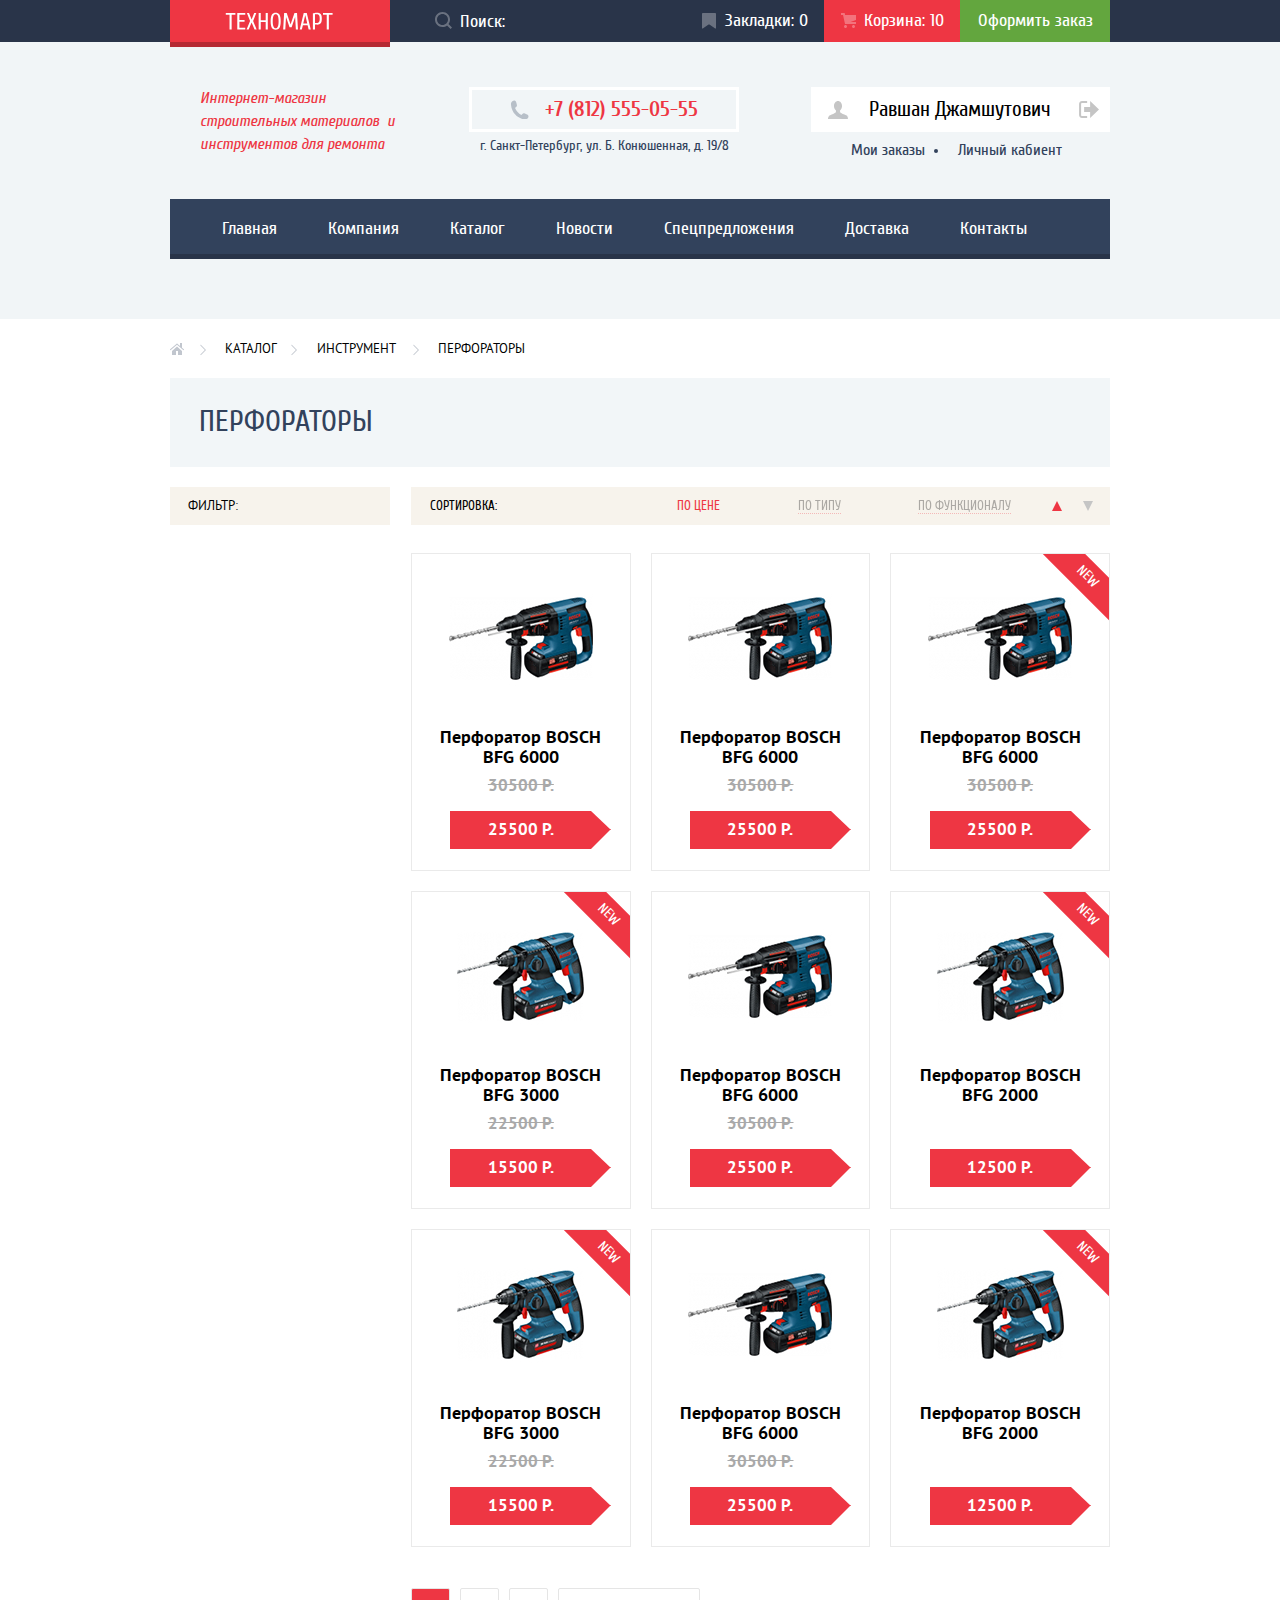
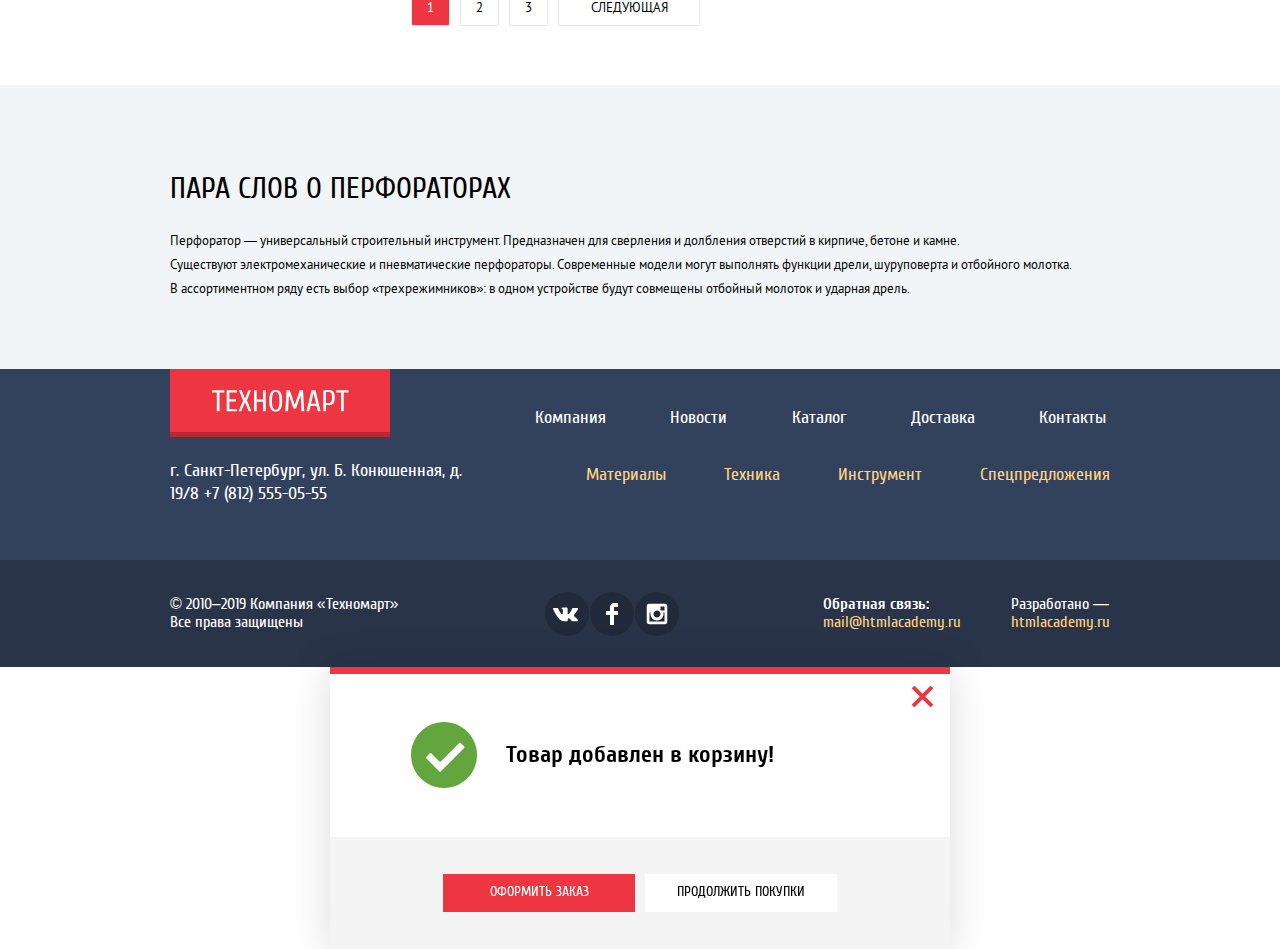
==== catalog.html @ d4306df8 "Доработка карточки товара" ====
<!DOCTYPE html>
<html class="page" lang="ru">
<head>
  <meta charset="utf-8">
  <title>Каталог товаров - Техномарт</title>
  <link rel="stylesheet" href="css/normalize.css">
  <link rel="stylesheet" href="css/style.css">
</head>
<body class="page-body page-catalog">
<header class="header">
  <div class="header__toolbar container">
      <a class="header__logo logo" href="index.html">
        <img src="img/index-logo.svg" width="108" height="18" alt="Логотип интернет-магазина «Техномарт»">
      </a>

      <form class="header__toolbar-form search" action="https://echo.htmlacademy.ru" method="POST">
        <label class="visually-hidden" for="search__input">Строка поиска</label>
        <input class="search__input" type="search" name="search" id="search__input" placeholder="Поиск:">
        <svg class="header__toolbar-icon-search" width="17" height="17" viewBox="0 0 17 17" fill="none" xmlns="http://www.w3.org/2000/svg">
          <g opacity="1">
            <path fill-rule="evenodd" clip-rule="evenodd" d="M13.458 12.044L17 15.586L15.586 17L12.044 13.458C10.782 14.421 9.21 15 7.5 15C3.35786 15 0 11.6421 0 7.5C0 3.35786 3.35786 0 7.5 0C11.6421 0 15 3.35786 15 7.5C15.0001 9.14309 14.4581 10.7403 13.458 12.044ZM7.5 2C4.467 2 2 4.467 2 7.5C2.00331 10.5362 4.4638 12.9967 7.5 13C10.532 13 13 10.532 13 7.5C13 4.467 10.532 2 7.5 2Z" fill="white"/>
          </g>
        </svg>
      </form>

      <ul class="header__toolbar-list">
        <li class="header__toolbar-item">
          <a class="header__toolbar-link header__toolbar-link--bookmarks" href="#!">
            <svg width="14" height="16" class="header__toolbar-icon header__toolbar-icon--bookmarks"><use xlink:href="#icon-bookmark"></use></svg>
            Закладки: 0
          </a>
        </li>
        <li class="header__toolbar-item">
          <a class="header__toolbar-link header__toolbar-link--active" href="#!">
            <svg width="15" height="15" class="header__toolbar-icon header__toolbar-icon--basket"><use xlink:href="#icon-cart"></use></svg>
            Корзина: 10
          </a>
        </li>
        <li class="header__toolbar-item">
          <a class="header__toolbar-link"href="#!">Оформить заказ</a>
        </li>
      </ul>
  </div>

  <div class="header__info container">
    <p class="header__info-caption">Интернет-магазин  строительных материалов  и инструментов для ремонта</p>

    <address class="header__contacts header-contacts">
      <a class="header__phone" href="tel:+78125550555">
        <svg width="19" height="19" class="header__phone-icon"><use xlink:href="#icon-phone"></use></svg>
        +7 (812) 555-05-55
      </a>
      <p class="header__adress">г. Санкт-Петербург, ул. Б. Конюшенная, д. 19/8</p>
    </address>

    <div class="header__info-user">
      <div class="header__signin-btns">
        <a class="header__signin-link" href="#!" aria-label="Мой аккаунт">
          <svg class="header__signin-icon header__signin-icon--user" width="20" height="18" viewBox="0 0 20 18" fill="none" xmlns="http://www.w3.org/2000/svg">
            <path d="M17.881 14.166C15.737 13.431 13.625 12.5 12.674 11.776C12.017 11.275 11.904 10.158 12.157 9.361C13.275 8.458 14.021 6.884 14.021 5.083C14.021 2.276 12.221 0 10 0C7.77902 0 5.97901 2.276 5.97901 5.083C5.97901 6.884 6.72501 8.457 7.84201 9.36C8.09501 10.158 7.98302 11.275 7.32502 11.776C6.37502 12.5 4.26201 13.43 2.11801 14.166C-0.0259852 14.902 1.48343e-05 18 1.48343e-05 18H20C20 18 20.025 14.901 17.881 14.166Z" fill="#C5C5C5"/>
          </svg>
          Равшан Джамшутович
        </a>
        <a class="header__signin-link" href="#!" aria-label="Выход из логина">
          <svg class="header__signin-icon header__signin-icon--logout" width="20" height="17" viewBox="0 0 20 17" fill="none" xmlns="http://www.w3.org/2000/svg">
            <path d="M20 8.5L11.125 0V6H5.125V11H11.125V17L20 8.5Z" fill="#C5C5C5"/>
            <path d="M2.10591 13.952V3.048C2.12391 2.672 2.27691 1.991 3.11591 1.991H8.14291V0H3.11591C0.937914 0 0.111914 1.81 0.0869141 3.027V13.973C0.111914 15.189 0.937914 17 3.11591 17H8.14291V15.01H3.11591C2.27691 15.01 2.12391 14.327 2.10591 13.952Z" fill="#C5C5C5"/>
          </svg>
        </a>
      </div>

      <ul class="header__profile">
        <li class="header__profile-item">
          <a class="header__profile-link" href="#!">Мои заказы</a>
        </li>
        <li class="header__profile-item">
          <a class="header__profile-link" href="#!">Личный кабиент</a>
        </li>
      </ul>
    </div>
  </div>

  <nav class="header__nav container">
    <ul class="header__nav-list">
      <li class="header__nav-item">
        <a class="header__nav-link" href="index.html">Главная</a>
      </li>
      <li class="header__nav-item">
        <a class="header__nav-link" href="#!">Компания</a>
      </li>
      <li class="header__nav-item">
        <a class="header__nav-link">Каталог</a>
      </li>
      <li class="header__nav-item">
        <a class="header__nav-link" href="#!">Новости</a>
      </li>
      <li class="header__nav-item">
        <a class="header__nav-link" href="#!">Спецпредложения</a>
      </li>
      <li class="header__nav-item">
        <a class="header__nav-link" href="#!">Доставка</a>
      </li>
      <li class="header__nav-item">
        <a class="header__nav-link" href="#!">Контакты</a>
      </li>
    </ul>
  </nav>
</header>

<main>
  <section class="catalog container">
    <ol class="catalog__breadcrumbs breadcrumbs">
      <li class="breadcrumbs__item">
        <a class="breadcrumbs__link" href="index.html" aria-label="Кнопка Домой"><svg width="14" height="12" class="breadcrumbs__icon-home"><use xlink:href="#icon-home"></use></svg></a>
        <svg width="8" height="12" class="breadcrumbs__icon-right"><use xlink:href="#icon-right-small"></use></svg>
      </li>
      <li class="breadcrumbs__item">
        <a class="breadcrumbs__link" href="catalog.html">Каталог</a>
        <svg width="8" height="12" class="breadcrumbs__icon-right"><use xlink:href="#icon-right-small"></use></svg>
      </li>
      <li class="breadcrumbs__item">
        <a class="breadcrumbs__link" href="#!">Инструмент</a>
        <svg width="8" height="12" class="breadcrumbs__icon-right"><use xlink:href="#icon-right-small"></use></svg>
      </li>
      <li class="breadcrumbs__item">
        <a class="breadcrumbs__link">Перфораторы</a>
      </li>
    </ol>

    <h1 class="catalog__title">Перфораторы</h1>

    <section class="catalog__filter filter">
      <h2 class="visually-hidden">Фильтр товаров</h2>
      <p class="filter__title">Фильтр:</p>
      <!-- Здесь будет форма фильтра -->
    </section>

    <section class="catalog__sort sort">
      <h2 class="visually-hidden">Сортировка товаров</h2>
      <p class="sort__title">Сортировка:</p>

      <ul class="sort__list">
        <li class="sort__item">
          <a href="#!" class="sort__link sort__link--price sort__link--active">По цене</a>
        </li>
        <li class="sort__item">
          <a href="#!" class="sort__link sort__link--type">По типу</a>
        </li>
        <li class="sort__item">
          <a href="#!" class="sort__link sort__link--function">По функционалу</a>
        </li>
      </ul>

      <div class="sort__method">
        <a href="#!" class="sort__type sort__type--ascending sort__type--active" aria-label="Сортировать по возрастанию"></a>
        <a href="#!" class="sort__type sort__type--descending" aria-label="Сортировать по убыванию"></a>
      </div>

    </section>

    <ul class="catalog__list">
      <li class="catalog__item">
        <article class="card" tabindex="0">
          <ul class="card__list">
            <li class="card__item">
              <button class="card__btn card__btn--buy" type="button">
                <svg width="15" height="15" class="card__btn-cart"><use xlink:href="#icon-cart"></use></svg>
                Купить
              </button>
            </li>
            <li class="card__item">
              <button class="card__btn card__btn--bookmark" type="button">В закладки</button>
            </li>
          </ul>
          <div class="card__img-wrapper">
            <img class="card__img" src="img/product-bosch-bfg-6000.jpg" width="144" height="128"  alt="Синий аккамуляторный перфоратор BOSCHBFG 6000">
          </div>
          <a class="card__link" href="#!">
            <h3 class="card__title">Перфоратор BOSCH BFG 6000</h3>
          </a>
          <s class="card__discount">30500 р.</s>
          <p class="card__price-btn btn">25500 р.</p>
        </article>
      </li>
      <li class="catalog__item">
        <article class="card" tabindex="0">
          <ul class="card__list">
            <li class="card__item">
              <button class="card__btn card__btn--buy" type="button">
                <svg width="15" height="15" class="card__btn-cart"><use xlink:href="#icon-cart"></use></svg>
                Купить
              </button>
            </li>
            <li class="card__item">
              <button class="card__btn card__btn--bookmark" type="button">В закладки</button>
            </li>
          </ul>
          <div class="card__img-wrapper">
            <img class="card__img" src="img/product-bosch-bfg-6000.jpg" width="144" height="128"  alt="Синий аккамуляторный перфоратор BOSCHBFG 6000">
          </div>
          <a class="card__link" href="#!">
            <h3 class="card__title">Перфоратор BOSCH BFG 6000</h3>
          </a>
          <s class="card__discount">30500 р.</s>
          <p class="card__price-btn btn">25500 р.</p>
        </article>
      </li>
      <li class="catalog__item">
        <article class="card" tabindex="0">
          <span class="status-new">New</span>
          <ul class="card__list">
            <li class="card__item">
              <button class="card__btn card__btn--buy" type="button">
                <svg width="15" height="15" class="card__btn-cart"><use xlink:href="#icon-cart"></use></svg>
                Купить
              </button>
            </li>
            <li class="card__item">
              <button class="card__btn card__btn--bookmark" type="button">В закладки</button>
            </li>
          </ul>
          <div class="card__img-wrapper">
            <img class="card__img" src="img/product-bosch-bfg-6000.jpg" width="144" height="128"  alt="Синий аккамуляторный перфоратор BOSCHBFG 6000">
          </div>
          <a class="card__link" href="#!">
            <h3 class="card__title">Перфоратор BOSCH BFG 6000</h3>
          </a>
          <s class="card__discount">30500 р.</s>
          <p class="card__price-btn btn">25500 р.</p>
        </article>
      </li>
      <li class="catalog__item">
        <article class="card" tabindex="0">
          <span class="status-new">New</span>
          <ul class="card__list">
            <li class="card__item">
              <button class="card__btn card__btn--buy" type="button">
                <svg width="15" height="15" class="card__btn-cart"><use xlink:href="#icon-cart"></use></svg>
                Купить
              </button>
            </li>
            <li class="card__item">
              <button class="card__btn card__btn--bookmark" type="button">В закладки</button>
            </li>
          </ul>
          <div class="card__img-wrapper">
            <img class="card__img" src="img/product-bosch-bfg-3000.jpg" width="127" height="112"  alt="Синий аккамуляторный перфоратор BOSCHBFG 3000">
          </div>
          <a class="card__link" href="#!">
            <h3 class="card__title">Перфоратор BOSCH BFG 3000</h3>
          </a>
          <s class="card__discount">22500 р.</s>
          <p class="card__price-btn btn">15500 р.</p>
        </article>
      </li>
      <li class="catalog__item">
        <article class="card" tabindex="0">
          <ul class="card__list">
            <li class="card__item">
              <button class="card__btn card__btn--buy" type="button">
                <svg width="15" height="15" class="card__btn-cart"><use xlink:href="#icon-cart"></use></svg>
                Купить
              </button>
            </li>
            <li class="card__item">
              <button class="card__btn card__btn--bookmark" type="button">В закладки</button>
            </li>
          </ul>
          <div class="card__img-wrapper">
            <img class="card__img" src="img/product-bosch-bfg-6000.jpg" width="144" height="128" alt="Синий аккамуляторный перфоратор BOSCHBFG 6000">
          </div>
          <a class="card__link" href="#!">
            <h3 class="card__title">Перфоратор BOSCH BFG 6000</h3>
          </a>
          <s class="card__discount">30500 р.</s>
          <p class="card__price-btn btn">25500 р.</p>
        </article>
      </li>
      <li class="catalog__item">
        <article class="card" tabindex="0">
          <span class="status-new">New</span>
          <ul class="card__list">
            <li class="card__item">
              <button class="card__btn card__btn--buy" type="button">
                <svg width="15" height="15" class="card__btn-cart"><use xlink:href="#icon-cart"></use></svg>
                Купить
              </button>
            </li>
            <li class="card__item">
              <button class="card__btn card__btn--bookmark" type="button">В закладки</button>
            </li>
          </ul>
          <div class="card__img-wrapper">
            <img class="card__img" src="img/product-bosch-bfg-2000.jpg" width="127" height="112" alt="Синий аккамуляторный перфоратор BOSCHBFG 2000">
          </div>
          <a class="card__link" href="#!">
            <h3 class="card__title">Перфоратор BOSCH BFG 2000</h3>
          </a>
          <s class="card__discount"></s>
          <p class="card__price-btn btn">12500 р.</p>
        </article>
      </li>
      <li class="catalog__item">
        <article class="card" tabindex="0">
          <span class="status-new">New</span>
          <ul class="card__list">
            <li class="card__item">
              <button class="card__btn card__btn--buy" type="button">
                <svg width="15" height="15" class="card__btn-cart"><use xlink:href="#icon-cart"></use></svg>
                Купить
              </button>
            </li>
            <li class="card__item">
              <button class="card__btn card__btn--bookmark" type="button">В закладки</button>
            </li>
          </ul>
          <div class="card__img-wrapper">
            <img class="card__img" src="img/product-bosch-bfg-3000.jpg" width="127" height="112"  alt="Синий аккамуляторный перфоратор BOSCHBFG 3000">
          </div>
          <a class="card__link" href="#!">
            <h3 class="card__title">Перфоратор BOSCH BFG 3000</h3>
          </a>
          <s class="card__discount">22500 р.</s>
          <p class="card__price-btn btn">15500 р.</p>
        </article>
      </li>
      <li class="catalog__item">
        <article class="card" tabindex="0">
          <ul class="card__list">
            <li class="card__item">
              <button class="card__btn card__btn--buy" type="button">
                <svg width="15" height="15" class="card__btn-cart"><use xlink:href="#icon-cart"></use></svg>
                Купить
              </button>
            </li>
            <li class="card__item">
              <button class="card__btn card__btn--bookmark" type="button">В закладки</button>
            </li>
          </ul>
          <div class="card__img-wrapper">
            <img class="card__img" src="img/product-bosch-bfg-6000.jpg" width="144" height="128" alt="Синий аккамуляторный перфоратор BOSCHBFG 6000">
          </div>
          <a class="card__link" href="#!">
            <h3 class="card__title">Перфоратор BOSCH BFG 6000</h3>
          </a>
          <s class="card__discount">30500 р.</s>
          <p class="card__price-btn btn">25500 р.</p>
        </article>
      </li>
      <li class="catalog__item">
        <article class="card" tabindex="0">
          <span class="status-new">New</span>
          <ul class="card__list">
            <li class="card__item">
              <button class="card__btn card__btn--buy" type="button">
                <svg width="15" height="15" class="card__btn-cart"><use xlink:href="#icon-cart"></use></svg>
                Купить
              </button>
            </li>
            <li class="card__item">
              <button class="card__btn card__btn--bookmark" type="button">В закладки</button>
            </li>
          </ul>
          <div class="card__img-wrapper">
            <img class="card__img" src="img/product-bosch-bfg-2000.jpg" width="127" height="112" alt="Синий аккамуляторный перфоратор BOSCHBFG 2000">
          </div>
          <a class="card__link"href="#!">
            <h3 class="card__title">Перфоратор BOSCH BFG 2000</h3>
          </a>
          <s class="card__discount"></s>
          <p class="card__price-btn btn">12500 р.</p>
        </article>
      </li>
    </ul>

    <ul class="catalog__pagination pagination">
      <li class="pagination__item">
        <a class="pagination__btn pagination__btn--active" aria-label="Каталог: Страница 1">1</a>
      </li>
      <li class="pagination__item">
        <a class="pagination__btn" href="#!" aria-label="Каталог: Страница 2">2</a>
      </li>
      <li class="pagination__item">
        <a class="pagination__btn" href="#!" aria-label="Каталог: Страница 3">3</a>
      </li>
      <li class="pagination__item">
        <a class="pagination__btn" href="#!" aria-label="Перейти на следующую страницу каталога">Следующая</a>
      </li>
    </ul>
  </section>

  <section class="catalog__description">
    <div class="container">
      <h2 class="catalog__description-title">Пара слов о перфораторах</h2>
      <p class="catalog__description-text">
        Перфоратор — универсальный строительный инструмент. Предназначен для сверления и долбления отверстий в кирпиче, бетоне и камне.
      </p>
      <p class="catalog__description-text">
        Существуют электромеханические и пневматические перфораторы. Современные модели могут выполнять функции дрели, шуруповерта и отбойного молотка.
      <p class="catalog__description-text">В ассортиментном ряду есть выбор «трехрежимников»: в одном устройстве будут совмещены отбойный молоток и ударная дрель.
      </p>
    </div>
  </section>
</main>

<footer class="footer">
  <div class="footer__container container">
    <a class="footer__logo logo" href="index.html">
      <img src="img/index-logo.svg" width="138" height="23" alt="Логотип интернет-магазина «Техномарт»">
    </a>

    <address class="footer__contacts">г. Санкт-Петербург, ул. Б. Конюшенная, д. 19/8
      <a class="footer__contacts-phone" href="tel:+78125550555">+7 (812) 555-05-55</a>
    </address>

    <nav class="footer__nav">
      <ul class="footer__nav-list">
        <li class="footer__nav-item">
          <a class="footer__nav-link" href="#!">Компания</a>
        </li>
        <li class="footer__nav-item">
          <a class="footer__nav-link" href="#!">Новости</a>
        </li>
        <li class="footer__nav-item">
          <a class="footer__nav-link">Каталог</a>
        </li>
        <li class="footer__nav-item">
          <a class="footer__nav-link" href="#!">Доставка</a>
        </li>
        <li class="footer__nav-item">
          <a class="footer__nav-link" href="#!">Контакты</a>
        </li>
      </ul>

      <ul class="footer__nav-list footer__nav-list--yellow">
        <li class="footer__nav-item">
          <a class="footer__nav-link" href="#!">Материалы</a>
        </li>
        <li class="footer__nav-item">
          <a class="footer__nav-link" href="#!">Техника</a>
        </li>
        <li class="footer__nav-item">
          <a class="footer__nav-link" href="#!">Инструмент</a>
        </li>
        <li class="footer__nav-item">
          <a class="footer__nav-link"href="#!">Спецпредложения</a>
        </li>
      </ul>
    </nav>
  </div>

  <div class="footer__meta">
    <div class="footer__meta-container container">
      <section class="footer__meta-copyright copyright">
        <h2 class="visually-hidden">Авторское право</h2>

        <p class="copyright__text">
          © 2010–2019 Компания «Техномарт»
          Все права защищены
        </p>
      </section>

      <section class="footer__meta-social social">
        <h2 class="visually-hidden">Социальные сети</h2>

        <ul class="social__list">
          <li class="social__item">
            <a class="social__btn" href="#!" aria-label="Вконтакте">
              <svg width="28" height="15" class="social__icon"><use xlink:href="#icon-vk"></use></svg>
            </a>
          </li>
          <li class="social__item">
            <a class="social__btn" href="#!" aria-label="Facebook">
              <svg width="12" height="22" class="social__icon"><use xlink:href="#icon-fb"></use></svg>
            </a>
          </li>
          <li class="social__item">
            <a class="social__btn" href="#!" aria-label="Instagram">
              <svg width="21" height="21" class="social__icon"><use xlink:href="#icon-insta"></use></svg>
            </a>
          </li>
        </ul>
      </section>

      <section class="footer__meta-feedback">
        <h2 class="footer__meta-title">Обратная связь:</h2>

        <a class="footer__meta-link" href="mailto:mail@htmlacademy.ru">mail@htmlacademy.ru</a>
      </section>

      <div class="footer__meta-development">
        <p class="footer__meta-title">Разработано —</p>
        <a class="footer__meta-link" href="https://htmlacademy.ru/intensive/htmlcss" target="_blank">htmlacademy.ru</a>
      </div>
    </div>
  </div>

</footer>

<section class="modal modal-succes">
  <h2 class="visually-hidden">Сообщение о добавлении товара в корзину</h2>

  <svg width="66" height="66" class="modal-succes__icon"><use xlink:href="#icon-mark"></use></svg>
  <p class="modal-succes__description">Товар добавлен в корзину!</p>

  <button class="modal-succes__btn-exit btn-exit" type="button" aria-label="Закрыть форму">
    <svg width="21" height="21"><use xlink:href="#icon-close"></use></svg>
  </button>

  <div class="modal-succes__wrapper">
    <a class="modal-succes__btn btn" href="#!">Оформить заказ</a>
    <a class="modal-succes__btn btn--white" href="#!">Продолжить покупки</a>
  </div>
</section>

<svg style="display: none">
<symbol id="checkbox-off" width="23" height="23" viewBox="0 0 23 23" fill="none" xmlns="http://www.w3.org/2000/svg">
<path fill-rule="evenodd" clip-rule="evenodd" d="M3 0H20C21.65 0 23 1.35 23 3V20C23 21.65 21.65 23 20 23H3C1.35 23 0 21.65 0 20V3C0 1.35 1.35 0 3 0ZM21 3C21 2.458 20.542 2 20 2H3C2.458 2 2 2.458 2 3V20C2 20.542 2.458 21 3 21H20C20.542 21 21 20.542 21 20V3Z" fill="#C5C5C5"/>
</symbol>

<symbol id="checkbox-onn" width="27" height="23" viewBox="0 0 27 23" fill="none" xmlns="http://www.w3.org/2000/svg">
<path d="M7.28505 7.48598L4.45605 10.315L12.2391 18.098L26.1711 4.16598L23.3431 1.33698L12.2391 12.439L7.28505 7.48598Z" fill="#C5C5C5"/>
<path d="M21 20C21 20.542 20.542 21 20 21H3C2.458 21 2 20.542 2 20V3C2 2.458 2.458 2 3 2H19.908L21.493 0.415C21.041 0.146542 20.5257 0.00329969 20 0H3C1.35 0 0 1.35 0 3V20C0 21.65 1.35 23 3 23H20C21.65 23 23 21.65 23 20V10.171L21 12.171V20Z" fill="#C5C5C5"/>
</symbol>

<symbol id="filter-button" width="20" height="22" viewBox="0 0 20 22" fill="none" xmlns="http://www.w3.org/2000/svg">
<path opacity="0.3" d="M10 20C4.477 20 0 15.522 0 10V12C0 17.522 4.477 22 10 22C15.522 22 20 17.522 20 12V10C20 15.522 15.522 20 10 20Z" fill="#ABABAB"/>
<path d="M10 20C15.5228 20 20 15.5228 20 10C20 4.47715 15.5228 0 10 0C4.47715 0 0 4.47715 0 10C0 15.5228 4.47715 20 10 20Z" fill="white"/>
<path d="M10 12C11.1046 12 12 11.1046 12 10C12 8.89543 11.1046 8 10 8C8.89543 8 8 8.89543 8 10C8 11.1046 8.89543 12 10 12Z" fill="#ABABAB"/>
</symbol>

<symbol id="icon-bookmark" width="14" height="16" viewBox="0 0 14 16" fill="none" xmlns="http://www.w3.org/2000/svg">
<path d="M14 15C14 15.55 13.632 15.741 13.182 15.426L7.819 11.661C7.369 11.346 6.632 11.346 6.182 11.661L0.818 15.426C0.368 15.741 0 15.55 0 15V1C0 0.45 0.45 0 1 0H13C13.55 0 14 0.45 14 1V15Z" fill="white"/>
</symbol>

<symbol id="icon-cart" width="15" height="15" viewBox="0 0 15 15" fill="none" xmlns="http://www.w3.org/2000/svg">
<path d="M4.5 15C5.32843 15 6 14.3284 6 13.5C6 12.6716 5.32843 12 4.5 12C3.67157 12 3 12.6716 3 13.5C3 14.3284 3.67157 15 4.5 15Z" fill="white"/>
<path d="M12.5 15C13.3284 15 14 14.3284 14 13.5C14 12.6716 13.3284 12 12.5 12C11.6716 12 11 12.6716 11 13.5C11 14.3284 11.6716 15 12.5 15Z" fill="white"/>
<path d="M15 2H4.07L3.648 0H0V2H2.031L4.016 11H15V9H9.441L15 6.951V2Z" fill="white"/>
</symbol>

<symbol id="icon-close" width="21" height="21" viewBox="0 0 21 21" fill="none" xmlns="http://www.w3.org/2000/svg">
<path d="M13.2729 10.5001L20.6949 3.07806C21.0839 2.68906 21.0839 2.05306 20.6949 1.66406L19.3359 0.305056C18.9469 -0.0839443 18.3109 -0.0839443 17.9219 0.305056L10.4999 7.72706L3.07793 0.305056C2.68893 -0.0839443 2.05293 -0.0839443 1.66393 0.305056L0.304934 1.66406C-0.0840664 2.05306 -0.0840664 2.68906 0.304934 3.07806L7.72693 10.5001L0.305934 17.9221C-0.0830664 18.3111 -0.0830664 18.9471 0.305934 19.3361L1.66493 20.6951C2.05393 21.0841 2.68993 21.0841 3.07893 20.6951L10.5009 13.2731L17.9229 20.6951C18.3119 21.0841 18.9479 21.0841 19.3369 20.6951L20.6959 19.3361C21.0849 18.9471 21.0849 18.3111 20.6959 17.9221L13.2729 10.5001Z" fill="#EE3643"/>
</symbol>

<symbol id="icon-delivery" width="78" height="63" viewBox="0 0 78 63" fill="none" xmlns="http://www.w3.org/2000/svg">
<path d="M25.983 63C30.1251 63 33.483 59.6421 33.483 55.5C33.483 51.3579 30.1251 48 25.983 48C21.8408 48 18.483 51.3579 18.483 55.5C18.483 59.6421 21.8408 63 25.983 63Z" fill="white"/>
<path d="M59.982 63C64.1241 63 67.482 59.6421 67.482 55.5C67.482 51.3579 64.1241 48 59.982 48C55.8399 48 52.482 51.3579 52.482 55.5C52.482 59.6421 55.8399 63 59.982 63Z" fill="white"/>
<path fill-rule="evenodd" clip-rule="evenodd" d="M11.062 0H64C64 0 78 14.812 78 33.688V48.938C78 48.938 77.812 53 74.875 53.001H73.166C71.992 46.74 66.507 42.001 59.906 42.001C53.306 42.001 47.82 46.74 46.646 53.001H39.242C38.068 46.74 32.583 42.001 25.983 42.001C19.383 42.001 13.897 46.74 12.724 53.001H10.625C10.625 53.001 8.061 52.377 8.061 49.189V33.574L22.812 32.814C22.812 32.814 28.295 32.211 29.102 29.058L5.446 27.804C3.58204 27.804 2.071 26.293 2.071 24.429C2.071 22.565 3.58204 21.054 5.446 21.054H14.502L22.812 20.626C22.812 20.626 30.989 20.018 31.75 16.821L31.554 16.778L3.469 14.938C1.55312 14.938 0 13.3849 0 11.469C0 9.55312 1.55312 8 3.469 8H8.062V3.125C8.062 3.125 7.874 0 11.062 0ZM52 8.938V23.938H67.812L62.062 8.938H52Z" fill="white"/>
</symbol>

<symbol id="icon-discounts" width="59" height="72" viewBox="0 0 59 72" fill="none" xmlns="http://www.w3.org/2000/svg">
<path fill-rule="evenodd" clip-rule="evenodd" d="M58.34 21.2499C57.7735 20.5075 56.8861 20.0709 55.944 20.0713H17.274L14.799 12.7875H3.05798C1.40113 12.7875 0.0579834 14.1122 0.0579834 15.7464C0.0579834 17.3805 1.40113 18.7053 3.05798 18.7053H10.482L23.982 58.4384H49.141C50.7978 58.4384 52.141 57.1137 52.141 55.4795C52.141 53.8454 50.7978 52.5206 49.141 52.5206H28.299L26.573 47.4422H49.693C51.031 47.4421 52.2074 46.5683 52.577 45.2999L58.827 23.8479C59.0866 22.9545 58.9063 21.9927 58.34 21.2499ZM50.559 30.7983H45.749V25.9891H51.96L50.559 30.7983ZM32.942 25.9891V30.7973H39.749V25.9891H32.942ZM39.749 36.7161V41.5244H32.942V36.7161H39.749ZM26.942 30.7973V25.9891H19.285L20.919 30.7973H26.942ZM22.929 36.7161H26.942V41.5244H24.563L22.929 36.7161ZM45.749 36.7161V41.5244H47.434L48.835 36.7161H45.749Z" fill="white"/>
<path d="M27.406 71.8768C30.5988 71.8768 33.187 69.324 33.187 66.175C33.187 63.0259 30.5988 60.4731 27.406 60.4731C24.2132 60.4731 21.625 63.0259 21.625 66.175C21.625 69.324 24.2132 71.8768 27.406 71.8768Z" fill="white"/>
<path d="M44.844 71.8768C48.0367 71.8768 50.625 69.324 50.625 66.175C50.625 63.0259 48.0367 60.4731 44.844 60.4731C41.6512 60.4731 39.063 63.0259 39.063 66.175C39.063 69.324 41.6512 71.8768 44.844 71.8768Z" fill="white"/>
<path d="M29.335 10.5525L36.882 15.9692C37.3178 16.2831 37.8644 16.4085 38.396 16.3166C38.9276 16.2247 39.3984 15.9234 39.7 15.482C40.346 14.5588 40.13 13.2806 39.22 12.6267L36.847 10.9243L46.283 5.90403L50.911 17.7535H55.258L49.214 2.2774C49.007 1.74151 48.5792 1.31742 48.037 1.11061C47.4997 0.908151 46.8995 0.947423 46.394 1.21811L33.146 8.26721L30.124 6.09833C29.2551 5.47313 28.0396 5.64365 27.382 6.48299L18.901 17.1331C18.7308 17.315 18.5937 17.5245 18.496 17.7525H23.602L29.335 10.5525Z" fill="white"/>
</symbol>

<symbol id="icon-fb" width="12" height="22" viewBox="0 0 12 22" fill="none" xmlns="http://www.w3.org/2000/svg">
<path d="M12 4V0H8C5.79086 0 4 1.79086 4 4V8H0V12H4V22H8V12H12V8H8V4H12Z" fill="white"/>
</symbol>

<symbol id="icon-home" width="14" height="12" viewBox="0 0 14 12" fill="none" xmlns="http://www.w3.org/2000/svg">
<path d="M2 7.99999V12H6V7.99999H8V12H12V7.99999L7 3.51599L2 7.99999Z" fill="#C1C6CE"/>
<path d="M13.831 6.365L12 4.751V0H9.99998V2.987L7.33198 0.635C7.31198 0.618 7.28898 0.612 7.26798 0.598C7.24294 0.579705 7.21614 0.56396 7.18798 0.551C7.15708 0.540195 7.12529 0.532163 7.09298 0.527C7.06198 0.521 7.03198 0.515 6.99998 0.515C6.96898 0.515 6.93898 0.521 6.90798 0.527C6.87551 0.531919 6.84366 0.5403 6.81298 0.552C6.78498 0.563 6.75998 0.581 6.73298 0.598C6.71198 0.612 6.68798 0.618 6.66898 0.635L0.170976 6.365C0.0162401 6.50291 -0.0375953 6.72187 0.0355474 6.9158C0.10869 7.10974 0.293707 7.23862 0.500976 7.24C0.622907 7.24035 0.740711 7.19586 0.831976 7.115L6.99998 1.677L13.169 7.115C13.3778 7.27913 13.6784 7.25178 13.8542 7.05265C14.0299 6.85352 14.0198 6.55183 13.831 6.365Z" fill="#C1C6CE"/>
</symbol>

<symbol id="icon-insta" width="21" height="21" viewBox="0 0 21 21" fill="none" xmlns="http://www.w3.org/2000/svg">
<path fill-rule="evenodd" clip-rule="evenodd" d="M3 0H18C19.65 0 21 1.35 21 3V18C21 19.65 19.65 21 18 21H3C1.35 21 0 19.65 0 18V3C0 1.35 1.35 0 3 0ZM14 10.5C14 8.57 12.43 7 10.5 7C8.57 7 7 8.57 7 10.5C7 12.43 8.57 14 10.5 14C12.43 14 14 12.43 14 10.5ZM3 18V9H4.181C4.0626 9.49127 4.00186 9.99467 4 10.5C4 14.0899 6.91015 17 10.5 17C14.0899 17 17 14.0899 17 10.5C16.9986 9.99464 16.9379 9.49118 16.819 9H18V18H3ZM14 7H18V3H14V7Z" fill="white"/>
</symbol>

<symbol id="icon-left" width="23" height="41" viewBox="0 0 23 41" fill="none" xmlns="http://www.w3.org/2000/svg">
<path d="M20.83 0.965027L22.919 3.06403L5.13 20.947L22.977 38.886L20.887 40.985L0.951996 20.947L20.83 0.965027Z" fill="white"/>
</symbol>

<symbol id="icon-mark" width="66" height="66" viewBox="0 0 66 66" fill="none" xmlns="http://www.w3.org/2000/svg">
<path d="M33 66C51.2254 66 66 51.2254 66 33C66 14.7746 51.2254 0 33 0C14.7746 0 0 14.7746 0 33C0 51.2254 14.7746 66 33 66Z" fill="#63A63E"/>
<path d="M49.641 21.066C49.2498 20.6773 48.6181 20.6773 48.227 21.066L29.788 39.504C29.3968 39.8928 28.7651 39.8928 28.374 39.504L20.234 31.365C19.8428 30.9763 19.2111 30.9763 18.82 31.365L15.285 34.9C14.8962 35.2912 14.8962 35.9228 15.285 36.314L28.374 49.404C28.7651 49.7928 29.3968 49.7928 29.788 49.404L33.324 45.868L34.738 44.454L53.176 26.016C53.5647 25.6248 53.5647 24.9932 53.176 24.602L49.641 21.066Z" fill="white"/>
</symbol>

<symbol  id="icon-materials" width="44" height="65" viewBox="0 0 44 65" fill="none" xmlns="http://www.w3.org/2000/svg">
<path d="M37.91 30.438V41.307C37.91 41.307 38.015 44.042 35.085 44.042C32.016 44.042 31.96 41.307 31.96 41.307V34.891C31.96 34.651 31.624 32.982 29.641 32.982C27.016 32.982 26.971 34.859 26.971 34.859V54.08C26.971 54.08 27 55.943 24.507 55.943C22 55.943 22 53.96 22 53.96V40.016C22 40.016 22 37.071 18.195 37.071C14.141 37.071 14.228 40.196 14.228 40.196V43.924C14.228 43.924 14.107 46.869 9.54 46.869C4.973 46.869 4.912 42.36 4.912 42.36V29.938C3.168 28.976 0 26.671 0 26.671V56.003C0 56.003 2.988 65 22 65C41.012 65 44 56.305 44 56.305V26.671C41.062 29.5 37.91 30.438 37.91 30.438Z" fill="white"/>
<path fill-rule="evenodd" clip-rule="evenodd" d="M22 0C1.688 0 0 19.875 0 19.875V22.937C8.438 29.188 22 29 22 29C22 29 35.562 29.188 44 22.938V19.876C44 19.875 42.312 0 22 0ZM22 25C10.25 25 7.688 22.625 7.688 22.625C13.938 19.75 22 19.875 22 19.875C22 19.875 30.062 19.75 36.312 22.625C36.312 22.625 33.75 25 22 25ZM4.312 15.563C4.312 15.563 12.438 12.625 22 12.625C31.562 12.625 39.688 15.562 39.688 15.562C35.125 2.624 22 3.062 22 3.062C22 3.062 8.875 2.625 4.312 15.563Z" fill="white"/>
</symbol>

<symbol id="icon-right-small" width="8" height="12" viewBox="0 0 8 14" fill="none" xmlns="http://www.w3.org/2000/svg">
<path d="M7.23697 6.64203L1.72897 1.13303C1.53126 0.935312 1.21069 0.935312 1.01297 1.13303C0.815256 1.33075 0.815256 1.65131 1.01297 1.84903L6.16297 7.00003L1.01197 12.15C0.826456 12.3498 0.832076 12.6604 1.0247 12.8533C1.21732 13.0462 1.52798 13.0523 1.72797 12.867L7.23697 7.35803C7.33249 7.26338 7.38622 7.13449 7.38622 7.00003C7.38622 6.86557 7.33249 6.73668 7.23697 6.64203Z" fill="#C1C6CE"/>
</symbol>

<symbol id="icon-technics" width="78" height="62" viewBox="0 0 78 62" fill="none" xmlns="http://www.w3.org/2000/svg">
<path fill-rule="evenodd" clip-rule="evenodd" d="M0 45.875C0 36.968 7.22 29.749 16.125 29.749C25.031 29.749 32.251 36.968 32.25 45.875C32.25 54.78 25.03 62 16.125 62C7.22 62 0 54.78 0 45.875ZM10.9579 51.0421C12.3283 52.4125 14.187 53.1823 16.125 53.182C18.063 53.1823 19.9217 52.4125 21.2921 51.0421C22.6625 49.6718 23.4323 47.813 23.432 45.875C23.432 41.8395 20.1605 38.568 16.125 38.568C12.0895 38.568 8.818 41.8395 8.818 45.875C8.81773 47.813 9.58749 49.6718 10.9579 51.0421ZM60.854 45.874C56.4015 45.874 52.792 49.4835 52.792 53.936C52.792 56.8163 54.3286 59.4778 56.823 60.9179C59.3174 62.3581 62.3906 62.3581 64.885 60.9179C67.3794 59.4778 68.916 56.8163 68.916 53.936C68.9165 51.7977 68.0673 49.7468 66.5553 48.2347C65.0433 46.7227 62.9923 45.8735 60.854 45.874ZM55.792 53.936C55.7914 56.7322 58.0578 58.9995 60.854 59C63.6502 59.0006 65.9174 56.7342 65.918 53.938C65.9186 51.1418 63.6522 48.8746 60.856 48.874C58.0598 48.8735 55.7926 51.1398 55.792 53.936Z" fill="white"/>
<path fill-rule="evenodd" clip-rule="evenodd" d="M75.437 31.313C75.875 34.625 77.898 49.727 77.898 49.727C77.898 49.727 78.641 52.875 75 52.875H73.045C72.656 46.473 67.355 41.396 60.854 41.396C54.353 41.396 49.053 46.473 48.663 52.875H38.499C39.19 50.664 39.563 48.313 39.563 45.875C39.563 32.929 29.069 22.436 16.125 22.436C11.4651 22.4285 6.90969 23.8168 3.046 26.422C3.001 23.463 3.004 12.537 5.312 6.167C5.312 6.167 6.375 3.625 8.75 3C11.125 2.375 33.5 0 33.5 0C33.5 0 35.814 0.062 36.626 1.875C37.438 3.688 47.188 23.75 47.188 23.75L59 25.128V19.833H63V14H66V25.946L71.812 26.625C71.812 26.625 74.89 27.172 75.437 31.313ZM16.125 19.833H23.083V6.167H16.125V19.833ZM33.083 19.833H26.125V6.167H33.083V19.833ZM49 36H53.016V29H49V36ZM60.016 36H56V29H60.016V36ZM63 36H67.016V29H63V36Z" fill="white"/>
</symbol>

<symbol id="icon-tool" width="75" height="61" viewBox="0 0 75 61" fill="none" xmlns="http://www.w3.org/2000/svg">
<path fill-rule="evenodd" clip-rule="evenodd" d="M2.103 0C0.167 0 0 2.041 0 2.041V17.853C0 20.789 2.903 20.855 2.903 20.855H11.91C13.845 20.855 13.511 22.189 13.511 22.189C13.511 22.189 11.042 35.199 10.776 37.4C10.509 39.603 8.908 41.004 8.908 41.004C8.908 41.004 6.773 42.205 5.906 42.672C5.039 43.139 5.039 44.873 5.039 44.873H35.928V44.139C35.928 42.672 29.456 41.004 26.855 40.737C24.253 40.471 24.787 38.735 24.787 38.735L25.854 30.93H28.856L29.99 23.057H26.988L27.319 20.32L35.928 20.189C41.733 19.588 45.936 16.119 45.936 16.119V4.109C41.333 0.84 33.993 0 33.993 0H2.103ZM60.387 8.016H73.875C74.45 8.016 74.917 9.128 74.917 10.5C74.917 11.872 74.45 12.984 73.875 12.984H60.387C59.766 15.271 58.315 16.875 56.625 16.875H49.083V4.125H56.625C58.316 4.125 59.766 5.729 60.387 8.016ZM6.907 61C5.039 61 5.039 58.949 5.039 58.949V47.942H35.928V59.016C35.928 60.816 33.927 61 33.927 61H6.907ZM36 4.969V4.938C36 4.388 35.55 3.938 35 3.938H5.031C4.481 3.938 4.031 4.388 4.031 4.938V4.969C4.031 5.519 4.481 5.969 5.031 5.969H35C35.55 5.969 36 5.519 36 4.969Z" fill="white"/>
</symbol>

<symbol id="icon-vk" width="26" height="15" viewBox="0 0 26 15" fill="none" xmlns="http://www.w3.org/2000/svg">
<path d="M15.5403 11.7281C16.4609 11.4384 17.6396 13.6406 18.8943 14.4834C19.8361 15.1219 20.5573 14.9841 20.5573 14.9841L23.9017 14.9372C23.9017 14.9372 25.6495 14.8322 24.8233 13.4803C24.7549 13.3678 24.3389 12.4781 22.334 10.6472C20.2376 8.73186 20.5217 9.04218 23.0456 5.73093C24.5835 3.71249 25.1988 2.47968 25.0062 1.95468C24.8213 1.44936 23.6918 1.58061 23.6918 1.58061L19.9237 1.60593C19.5568 1.60686 19.2458 1.71749 19.1042 2.08874C19.1013 2.09249 18.5062 3.65061 17.7127 4.9753C16.0362 7.77749 15.367 7.92655 15.0896 7.75124C14.4531 7.3453 14.6139 6.1228 14.6139 5.25374C14.6139 2.5378 15.0299 1.4053 13.7993 1.1128C13.3881 1.0153 13.0876 0.951552 12.039 0.942177C10.6985 0.922489 9.5603 0.942177 8.91511 1.25061C8.4866 1.45968 8.15822 1.91811 8.35756 1.94436C8.60793 1.97718 9.16934 2.09436 9.46978 2.49374C9.85593 3.01124 9.84437 4.17093 9.84437 4.17093C9.84437 4.17093 10.0649 7.36874 9.32437 7.7653C8.81593 8.03718 8.12067 7.48218 6.62519 4.9378C5.86156 3.63655 5.28474 2.19843 5.28474 2.19843C5.28474 2.19843 5.17304 1.93124 4.97082 1.78499C4.73008 1.61155 4.39304 1.55624 4.39304 1.55624L0.816594 1.57874C0.816594 1.57874 0.279261 1.59374 0.0818532 1.82436C-0.0934061 2.02874 0.0674088 2.45061 0.0674088 2.45061C0.0674088 2.45061 2.86867 8.90155 6.04067 12.1509C8.94882 15.1341 12.2537 14.9362 12.2537 14.9362H13.7511C13.7511 14.9362 14.2027 14.8856 14.4339 14.6437C14.6496 14.4187 14.6399 13.9959 14.6399 13.9959C14.6399 13.9959 14.6101 12.0187 15.5403 11.7281Z" fill="white"/>
</symbol>

<symbol id="radio-off" width="25" height="26" viewBox="0 0 25 26" fill="none" xmlns="http://www.w3.org/2000/svg">
<path fill-rule="evenodd" clip-rule="evenodd" d="M0 13.3542C0 6.45125 5.597 0.854248 12.5 0.854248C19.403 0.854248 25 6.45125 25 13.3542C25 20.2572 19.403 25.8542 12.5 25.8542C5.597 25.8542 0 20.2572 0 13.3542ZM21 13.3542C21 8.66725 17.187 4.85425 12.5 4.85425C7.813 4.85425 4 8.66725 4 13.3542C4 18.0412 7.813 21.8542 12.5 21.8542C17.187 21.8542 21 18.0412 21 13.3542Z" fill="#C5C5C5"/>
</symbol>

<symbol id="radio-on" width="25" height="26" viewBox="0 0 25 26" fill="none" xmlns="http://www.w3.org/2000/svg">
<path fill-rule="evenodd" clip-rule="evenodd" d="M0 13.3542C0 6.45125 5.597 0.854248 12.5 0.854248C19.403 0.854248 25 6.45125 25 13.3542C25 20.2572 19.403 25.8542 12.5 25.8542C5.597 25.8542 0 20.2572 0 13.3542ZM21 13.3542C21 8.66725 17.187 4.85425 12.5 4.85425C7.813 4.85425 4 8.66725 4 13.3542C4 18.0412 7.813 21.8542 12.5 21.8542C17.187 21.8542 21 18.0412 21 13.3542Z" fill="#C5C5C5"/>
<path d="M12.5 17.8542C14.9853 17.8542 17 15.8395 17 13.3542C17 10.869 14.9853 8.85425 12.5 8.85425C10.0147 8.85425 8 10.869 8 13.3542C8 15.8395 10.0147 17.8542 12.5 17.8542Z" fill="#C5C5C5"/>
</symbol>

<symbol id="icon-phone" width="19" height="20" viewBox="0 0 19 20" fill="none" xmlns="http://www.w3.org/2000/svg">
<path d="M15.572 19.485H14.631C10.502 18.997 7.47403 17.077 5.27203 14.621C3.06203 12.16 1.31803 8.99202 0.978027 4.72802V3.58402C1.05603 2.81002 1.43703 2.28002 1.87603 1.82702C2.42503 1.26602 3.25003 0.54402 4.00203 0.51902C4.55603 0.50102 5.50203 0.89902 5.88103 1.41802C6.21003 1.86402 6.38503 2.75702 6.53703 3.42102C6.69103 4.09202 7.04203 5.06402 6.94503 5.71002C6.79703 6.71702 5.45803 7.14402 5.06603 7.87602C6.37303 11.011 8.50903 13.315 11.359 14.907C12.074 14.515 12.705 13.335 13.691 13.312C14.05 13.303 14.509 13.49 14.875 13.598C15.277 13.719 15.625 13.873 15.979 14.006C16.575 14.23 17.627 14.527 17.983 15.027C18.348 15.54 18.553 16.383 18.473 16.906C18.309 17.947 16.594 19.103 15.572 19.485Z" fill="#B7BFC8"/>
</symbol>

</svg>
</body>
</html>
---- css/style.css ----
/* Fonts */

/* cuprum-regular */
@font-face {
  font-family: "Cuprum";
  font-style: normal;
  font-weight: 400;
  src: local("Cuprum"), local("Cuprum Regular"), local("Cuprum-Regular"),
      url("../fonts/cuprum.woff2") format("woff2"), /* Super Modern Browsers */
      url("../fonts/cuprum.woff") format("woff"); /* Modern Browsers */
  font-display: swap;
}

/* cuprum-italic  */
@font-face {
  font-family: "Cuprum";
  font-style: italic;
  font-weight: 400;
  src: local("Cuprum Italic"), local("Cuprum-Italic"),
      url("../fonts/cuprumitalic.woff2") format("woff2"), /* Super Modern Browsers */
      url("../fonts/cuprumitalic.woff") format("woff"); /* Modern Browsers */
  font-display: swap;
}

/* cuprum-700  */
@font-face {
  font-family: "Cuprum";
  font-style: normal;
  font-weight: 700;
  src: local("Cuprum Bold"), local("Cuprum-Bold"),
      url("../fonts/cuprumbold.woff2") format("woff2"), /* Super Modern Browsers */
      url("../fonts/cuprumbold.woff") format("woff"); /* Modern Browsers */
  font-display: swap;
}

/* cuprum-700-italic */
@font-face {
  font-family: "Cuprum";
  font-style: italic;
  font-weight: 700;
  src: local("Cuprum Bold Italic"), local("Cuprum-Bold-Italic"),
      url("../fonts/cuprumbolditalic.woff2") format("woff2"), /* Super Modern Browsers */
      url("../fonts/cuprumbolditalic.woff") format("woff"); /* Modern Browsers */
  font-display: swap;
}

/* pt-sans-regular */
@font-face {
  font-family: "PT Sans";
  font-style: normal;
  font-weight: 400;
  src: local("PT Sans"), local("PTSans-Regular"),
      url("../fonts/ptsans.woff2") format("woff2"), /* Super Modern Browsers */
      url("../fonts/ptsans.woff") format("woff"); /* Modern Browsers */
  font-display: swap;
}

/* pt-sans-700 */
@font-face {
  font-family: "PT Sans";
  font-style: normal;
  font-weight: 700;
  src: local("PT Sans Bold"), local("PTSans-Bold"),
      url("../fonts/ptsansbold.woff2") format("woff2"), /* Super Modern Browsers */
      url("../fonts/ptsansbold.woff") format("woff"); /* Modern Browsers */
  font-display: swap;
}

/* Variables */

:root {
  --basic-black: #000000;
  --basic-white: #FFFFFF;
  --basic-dark: #293449;
  --basic-dark-blue: #32425C;
  --basic-red: #EE3643;
  --basic-green: #63A63E;
  --basic-grey: #3D546F;
  --basic-greylight: #C5C5C5;
  --basic-greylighten: #E5E5E5;
  --basic-blue: #3BBCE3;
  --basic-orange: #FFBF47;
  --basic-orangelight: #FFC047;
  --special-lilac: #DC91D8;
  --special-beige: #F7F3EC;
  --special-greenlight: #8ED78F;
  --special-grey:#F4F4F4;
  --special-red:#ff5357;
  --red-dark: #CA2C37;
  --red-darken: #BA2732;
  --beige-light: #F9F5F0;
  --grey-light: #EAEAEA;
  --grey-darken: #A9A9A9;
  --grey-lighten: #F1F5F7;
  --green-dark: #518534;
  --green-darken: #367315;
  --green-light: #5FBB2D;
  --blue-dark: #405069;
  --blue-darken: #212a3a;
  --blue-lighten: #F2F6F8;
  --special-yellowlight: #FFD180;
  --dark-blue-active: #1D2739;
  --black-active: #161D29;

  --opacity-active: 0.5;
  --opacity-30: 0.3;
  --white-opacity-30: rgba(255,255,255,0.3);
  --greylight-opacity-30: rgba(197, 197, 197, 0.3);
  --grey-darken-opacity-30: rgba(169, 169, 169, 0.3);
  --black-opacity-25: rgba(0,0,0,0.25);
  --black-opacity-24: rgba(0,0,0,0.24);
  --black-opacity-15: rgba(0,0,0,0.15);

  --font-classic: "Cuprum", Arial, sans-serif;
  --font-additional: "PT Sans", Arial, sans-serif;
}

/* Global */

body {
  min-width: 940px;
  margin: 0;
  padding: 0;
  font-family: var(--font-classic);
  font-size: 13px;
  line-height: 1.84;
  color: var(--basic-black);
}

a {
  text-decoration: none;
}

img {
  max-width: 100%;
  height: auto;
  display: block;
}

/* Common */

.logo {
  background-color: var(--basic-red);
  box-shadow: inset 0px -5px 0px var(--black-opacity-24);
  display: inline-block;
}

.logo:active {
  background-color: var(--red-darken);
}

.container {
  width: 940px;
  margin: 0 auto;
}

.visually-hidden {
  position: absolute;
  clip: rect(0 0 0 0);
  width: 1px;
  height: 1px;
  margin: -1px;
  padding: 0;
  overflow: hidden;
  border: 0;
}

.status-new {
  position: absolute;
  width: 100px;
  height: 30px;
  top: 8px;
  right: -28px;
  background-color: var(--basic-red);
  font-family: var(--font-classic);
  font-size: 14px;
  font-weight: normal;
  line-height: 1.28;
  padding-top: 6px;
  text-transform: uppercase;
  text-align: center;
  color: var(--basic-white);
  box-sizing: border-box;
  transform: rotate(45deg);
}

.btn {
  background-color: var(--basic-red);
  color: var(--basic-white);
  text-transform: uppercase;
}

.btn--white {
  background-color: var(--basic-white);
  color: var(--basic-black);
  text-transform: uppercase;
}

.btn-exit {
  position: absolute;
  background: none;
  border: none;
  cursor: pointer;
}

.footer__contacts, .header-contacts {
  font-style: normal;
}

/* Потом уберу как будет интерактив на js*/
.hide {
  display: none;
}

/* Header */

.header__logo {
  margin: 0;
  box-sizing: border-box;
  width: 220px;
  height: 47px;
  padding: 12px 57px 17px 55px;
}

.header {
  background-image: linear-gradient(to bottom, var(--basic-dark) 42px, var(--grey-lighten) 42px);
  margin-bottom: 60px;
}

.page-catalog  .header{
  margin-bottom: 21px;
}

.header__toolbar {
  display: flex;
  flex-wrap: wrap;
  justify-content: space-between;
  margin-bottom: 40px;
}

.search {
  position: relative;
}

.search__input {
  background-color: var(--basic-dark);
  border: none;
  color: var(--basic-white);
  font-family: var(--font-classic);
  font-size: 18px;
  line-height: 1.33;
  width: 100%;
  height: 42px;
  padding-left: 42px;
}

.header__toolbar-icon-search {
  position: absolute;
  content: "";
  width: 17px;
  height: 17px;
  top: 12px;
  left: 17px;
  opacity: 0.3;
}

.search__input::placeholder {
  color: var(--basic-white);
  opacity: 1;
}

.search:hover .header__toolbar-icon-search, .search:focus .header__toolbar-icon-search {
  opacity: 1;
}

.search:focus-within .search__input {
  color: var(--basic-black);
  background-color: var(--basic-white);
}

.search:focus .header__toolbar-icon-search path, .search:focus-within .header__toolbar-icon-search path {
  fill: var(--basic-red);
}

.search:focus .header__toolbar-icon-search, .search:focus-within .header__toolbar-icon-search {
  opacity: 1;
}

.header__toolbar-list {
  display: flex;
  align-items: center;
  justify-content: flex-end;
  list-style: none;
  font-size: 18px;
  line-height: 1.33;
  padding: 0;
  margin: 0;
  height: 41px;
  min-width: 450px;
}

.header__toolbar-item {
  height: 42px;
}

.header__toolbar-link {
  color: var(--basic-white);
  padding: 9px 16px;
  height: 42px;
  display: flex;
  align-items: center;
  justify-content: center;
  box-sizing: border-box;
}

.header__toolbar-icon {
  opacity: var(--opacity-30);
}

.header__toolbar-icon--bookmarks {
  margin-right: 9px;
}

.header__toolbar-icon--basket {
  margin-right: 8px;
}

.header__toolbar-link:hover .header__toolbar-icon, .header__toolbar-link:focus .header__toolbar-icon {
  opacity: 1;
}

.header__toolbar-link:active {
  background-color: var(--black-active);
  opacity: var(--opacity-active);
}

.header__info-caption {
  font-style: italic;
  font-size: 16px;
  line-height: 1.43;
  color: var(--basic-red);
  width: 197px;
  margin: 0;
}

.header-contacts {
  text-align: center;
  display: flex;
  flex-direction: column;
}

.header__adress {
  font-size: 14px;
  line-height: 1.71;
  color: var(--basic-dark-blue);
  margin: 3px 0 0 0;
}

.header__phone {
  display: flex;
  box-sizing: border-box;
  font-weight: 700;
  font-size: 21px;
  line-height: 1.42;
  width: 270px;
  min-height: 45px;
  color: var(--basic-red);
  border: 3px solid var(--basic-white);
  align-self: center;
  align-items: center;
  justify-content: center;
}

.header__phone-icon {
  margin-right: 16px;
}

.header__signin-btns {
  list-style: none;
  display: flex;
  padding: 0;
  margin: 0;
  justify-content: flex-end;
}

.header__signin-item:first-child {
  width: 121px;
}

.header__signin-item:last-child {
  margin-left: 10px;
  width: 150px;
}

.header__signin-link {
  display: flex;
  box-sizing: border-box;
  font-size: 21px;
  line-height: 1;
  text-align: center;
  color: var(--basic-black);
  background-color: var(--basic-white);
  min-height: 45px;
  width: 100%;
  align-items: center;
  justify-content: center;
}

.header__signin-icon--login {
  margin-right: 6px;
}

.header__signin-link:hover, .header__signin-link:focus,
.header__profile-link:hover, .header__profile-link:focus {
  color: var(--basic-red);
}

.header__signin-link:hover .header__signin-icon path,
.header__signin-link:focus .header__signin-icon path {
  fill: var(--basic-grey);
}

.header__signin-link:active, .header__profile-link:active {
  color: var(--basic-greylight);
}

.header__signin-link:active .header__signin-icon path {
  fill: var(--basic-greylight);
}

.header__nav {
  background-color: var(--basic-dark-blue);
  box-shadow: inset 0px -5px 0px var(--basic-dark);
  margin-bottom: 60px;
}

.header__nav-list {
  list-style: none;
  display: flex;
  flex-wrap: wrap;
  align-items: center;
  padding: 0;
  margin: 0;
  margin-left: 25px;
  min-height: 60px;
}

.header__nav-item{
  height: 60px;
}

.header__nav-link {
  display: block;
  color: var(--basic-white);
  font-size: 18px;
  line-height: 1.33;
  box-sizing: border-box;
  padding: 18px 24px 20px 27px;
  cursor: pointer;
  height: 55px;
}

.header__nav-link:hover, .header__nav-link:focus {
  background-color: var(--basic-dark);
}

.header__nav-link:active {
  opacity: var(--opacity-active);
  background-color: var(--dark-blue-active);
}

.header__profile-item {
  color: var(--basic-dark-blue);
  list-style: none;
}

.header__profile-item:first-child {
  margin-right: 12px;
}

.header__profile-item:last-child::before {
  content: '';
  list-style-type: disc;
  float: left;
  display: list-item;
  width: 1px;
  margin: 0 8px 0 12px;
}

.header__profile {
  margin: 7px 0 0 0;
  display: flex;
}

.header__profile-link {
  font-size: 16px;
  line-height: 1.12;
  color: var(--basic-dark-blue);
}

.header__info-user .header__signin-link {
  padding: 10px;
}

.header__info-user .header__signin-btns {
  width: 299px;
}

.header__info-user .header__signin-link:last-child {
  width: 45px;
}

.header__signin-icon--user {
  margin-right: 21px;
}

.header__toolbar-item:last-child {
  min-width: 150px;
  background-color: var(--basic-green);
}

.header__toolbar-item:last-child:hover, .header__toolbar-item:last-child:focus {
  background-color: var(--green-light);
}

.header__toolbar-link--active {
  min-width: 136px;
  background-color: var(--basic-red);
}

/* Main */

/* Promo section*/

.promo__block {
  max-width: 300px;
  height: 123px;
  padding-top: 20px;
  padding-left: 22px;
  padding-bottom: 21px;
  display: grid;
  grid-template-columns: 1fr;
  overflow: hidden;
  position: relative;
  box-sizing: border-box;
}

.promo__block-title {
  font-weight: bold;
  font-size: 24px;
  line-height: 1.25;
  color: var(--basic-white);
  margin: 0 0 14px 0;
}

.promo__block-link {
  font-size: 14px;
  line-height: 1.28;
  text-transform: uppercase;
  color: var(--basic-white);
  background-color: var(--white-opacity-30);
  padding: 10px 8px;
  width: 135px;
  display: inline-block;
  box-sizing: border-box;
  text-align: center;
}

.promo__block-icon {
  position: absolute;
}

.promo__block--materials .promo__block-icon {
  top: 31px;
  right: 41px;
}

.promo__block--tool .promo__block-icon {
  top: 34px;
  right: 31px;
}

.promo__block--technics .promo__block-icon {
  top: 31px;
  right: 31px;
}

.promo__block--discounts .promo__block-icon {
  top: 26px;
  right: 45px;
}

.promo__block--delivery .promo__block-icon {
  top: 32px;
  right: 31px;
}

.promo__block-link:hover, .promo__block-link:focus {
  background-color: var(--greylight-opacity-30);
}

.promo__block-link:active {
  background-color: var(--grey-darken-opacity-30);
}

.promo__block--materials {
  background-color: var(--basic-orange);
}

.promo__block--tool {
  background-color: var(--basic-blue);
}

.promo__block--technics {
  background-color: var(--special-lilac);
}

.promo__block--discounts {
  background-color: var(--special-greenlight);
  grid-column: -1 / -2;
  grid-row: 2 / 3;
}

.promo__block--delivery {
  background-color: var(--basic-orangelight);
  grid-column: -1 / -2;
  grid-row: 3 / 4;
}

/* Slider */

.promo__slider {
  color: var(--basic-white);
  grid-column: 1 / -2;
  grid-row: 2 / 4;
  position: relative;
}

.slider__list {
  list-style: none;
  margin: 0;
  padding: 0;
}

.slider__title {
  font-weight: bold;
  font-size: 36px;
  line-height: 1;
  text-transform: uppercase;
  color: var(--basic-white);
  margin: 0;
  padding-bottom: 5px;
}

.slider__desc {
  font-size: 18px;
  line-height: 1.33;
  margin: 0;
}

.slider__item-wrapper {
  background-color: var(--black-opacity-25);
  position: absolute;
  top: 0;
  left: 0;
  padding-top: 23px;
  padding-left: 24px;
  width: 100%;
  min-height: 104px;
  box-sizing: border-box;
}

.slider__btn {
  padding: 11px 46px 9px 46px;
  position: absolute;
  bottom: 27px;
  left: 24px;
}

.slider__btn:hover, .slider__btn:focus {
  background-color: var(--red-dark);
}

.slider__btn:active {
  background-color: var(--red-darken);
}

.slider__back, .slider__next, .slider__toggles {
  position: absolute;
}

.slider__back, .slider__next, .slider__toggle {
  border: none;
  background-color: transparent;
  cursor: pointer;
}

.slider__back {
  left: 24px;
  top: 122px;
}

.slider__next {
  right: 20px;
  top: 122px;
  transform: rotate(180deg);
}

.slider__toggles {
  display: flex;
  width: 30px;
  justify-content: space-between;
  bottom: 36px;
  left: 295px;
}

.slider__toggle {
  position: relative;
  margin: 0;
  padding: 0;
  width: 10px;
  height: 10px;
  background-color: var(--basic-white);
  border-radius: 50%;
  cursor: pointer;
}

.slider__toggle--active:before {
  content: "";
  position: absolute;
  top: 2px;
  left: 2px;
  width: 6px;
  height: 6px;
  background-color: var(--basic-red);
  border-radius: 50%;
}

/* Popular header */
.board {
  margin-bottom: 70px;
}

.board__header {
  background-color: var(--beige-light);
  min-height: 89px;
  display: flex;
  justify-content: space-between;
  flex-wrap: wrap;
  align-items: center;
  margin-bottom: 20px;
  padding: 14px 14px 14px 28px;
  box-sizing: border-box;
}

.board__title {
  color: var(--basic-dark-blue);
  font-size: 30px;
  line-height: 1;
  font-weight: normal;
  text-transform: uppercase;
  margin: 0;
  padding: 0;
  max-width: 700px;
}

.board__btn {
  padding: 11px 24px 9px 24px;
  min-width: 192px;
  min-height: 38px;
  text-align: center;
  font-size: 14px;
  line-height: 1.28;
  box-sizing: border-box;
}

/* Catalog products style */

.catalog__list, .catalog__list-board {
  list-style: none;
}

.catalog__list {
  grid-column: -2 / -1;
  display: grid;
  grid-template-columns: 1fr 1fr 1fr;
  gap: 20px;
  padding: 0;
  margin-top: 28px;
}

.card {
  border: 1px solid var(--grey-light);
  font-family: var(--font-additional);
  font-weight: bold;
  font-size: 17px;
  line-height: 1.05;
  text-align: center;
  position: relative;
  min-height: 318px;
  padding-bottom: 21px;
  box-sizing: border-box;
  display: flex;
  flex-wrap: wrap;
  flex-direction: column;
  align-items: center;
  overflow: hidden;
}

.card__img-wrapper {
  height: 170px;
  display: flex;
}

.card__title {
  font-size: 18px;
  line-height: 1.11;
  color: var(--basic-black);
  width: 185px;
  min-height: 43px;
  margin: 0;
}

.card__discount {
  color: var(--grey-darken);
  text-transform: uppercase;
  margin-bottom: 13px;
  min-height: 18px;
}

.card__item {
  margin-bottom: 10px;
}

.card__img {
  margin: auto;
}

.card__btn {
  border-radius: 2px;
  text-transform: uppercase;
  font-size: 14px;
  line-height: 1.28;
  width: 135px;
  height: 38px;
}

.card__link {
  margin-top: auto;
  margin-bottom: 7px;
}

.card__btn--buy {
  border: none;
  background-color: var(--basic-green);
  box-shadow: inset 0px -3px 0px var(--green-darken);
  color: var(--basic-white);
}

.card__btn--buy:hover, .card__btn--buy:focus {
  background-color: var(--green-light);
}

.card__btn--buy:active {
  background-color: var(--green-dark);
}

.card__btn--bookmark {
  border: 3px solid var(--basic-green);
  background-color: var(--basic-white);
  color: var(--basic-dark-blue);
}

.card__btn--bookmark:hover, .card__btn--bookmark:focus {
  border: 3px solid var(--basic-dark-blue);
}

.card__btn--bookmark:active {
  opacity: var(--opacity-active);
}

.card__price-btn {
  position: relative;
  box-sizing: border-box;
  margin: auto 0 0 0;
  padding: 10px;
  width: 141px;
  min-height: 38px;
}

.card__price-btn::before,
.card__price-btn::after {
  content: '';
  position: absolute;
  left: 100%;
  width: 0;
  height: 0;
  border-style: solid;
}

.card__price-btn::before {
  top: 0;
  border-width: 19px 0 0 20px;
  border-color: transparent transparent transparent var(--basic-red);
}

.card__price-btn::after {
  bottom: 0;
  border-width: 20px 20px 0 0;
  border-color: var(--basic-red) transparent transparent transparent;
}

.card__list {
  display: none;
  list-style: none;
  box-sizing: border-box;
  height: 170px;
  padding: 38px 0 0 0;
  font-family: var(--font-classic);
}

.card:hover .card__list,
.card:focus .card__list {
  display: flex;
  flex-direction: column;
}

.card:hover .card__img-wrapper,
.card:focus .card__img-wrapper {
  display: none;
}

.card:hover, .card:focus {
  border: 1px solid transparent;
  box-shadow: 0px 4px 20px var(--black-opacity-15);
}

/* Producer section */

.producer {
  list-style: none;
  display: grid;
  grid-template-columns: repeat(4, 1fr);
  gap: 20px;
  padding: 0;
  margin: 0;
}

.producer__link img {
  width: auto;
  margin: 0 auto;
}

.producer__item {
  border: 1px solid var(--grey-light);
  width: 220px;
  height: 145px;
  box-sizing: border-box;
  display: flex;
  align-items: center;
  justify-content: center;
}

.producer__item:hover,
.producer__item:focus,
.producer__item:active {
  box-shadow: 0px 4px 20px var(--black-opacity-15);
}

.producer__item:active {
  opacity: var(--opacity-active);
}

/* Service section */

.service {
  background-color: var(--grey-lighten);
  border: 1px solid var(--basic-black);
  margin-bottom: 70px;
  min-height: 522px;
}

.service__container {
  padding: 64px 0px 98px 0px;
}

.service__title {
  font-size: 30px;
  line-height: 1;
  font-weight: normal;
  text-transform: uppercase;
  margin: 0;
  margin-bottom: 25px;
}

.service__text {
  font-family: var(--font-additional);
  font-size: 13px;
  line-height: 1.84;
  width: 395px;
  margin: 0;
  margin-bottom: 70px;
}

.service__list {
  list-style: none;
  padding: 0;
  margin: 0;
  margin-right: 80px;
  position: relative;
}

.service__list::after {
  position: absolute;
  content: "";
  background-image: url("../img/services-border.png");
  width: 10px;
  height: 279px;
  top: -40px;
  right: 0;
}

.service__btn {
  text-align: left;
  font-weight: bold;
  font-size: 21px;
  line-height: 1.42;
  color: var(--basic-white);
  border: none;
  width: 240px;
  padding-top: 13.5px;
  padding-bottom: 17.5px;
  padding-left: 22px;
  padding-right: 22px;
}

.service__btn:not(.service__btn--active) {
  background-color: var(--basic-dark-blue);
  box-shadow: inset 0px 1px 0px var(--blue-dark);
  filter: drop-shadow(0px 1px 0px var(--basic-dark));
}

.service__btn--active {
  color: var(--basic-dark-blue);
  background-color: var(--basic-white);
}

.service__btn:hover:not(.service__btn--active), .service__btn:focus:not(.service__btn--active) {
  background-color: var(--basic-dark);
  color: var(--basic-white);
}

.service__slider-title {
  color: var(--basic-dark-blue);
}

.service__slider-btn {
  font-size: 14px;
  line-height: 1.28;
  text-transform: uppercase;
  color: var(--basic-white);
  background-color: var(--special-red);
  width: 195px;
  height: 38px;
  border-radius: 2px;
  border: none;
  cursor: pointer;
}

.service__slider {
  position: relative;
  min-width: 620px;
  display: none;
}

.service__slider--active {
  display: block;
}

.service__slider--delivery .service__text {
  width: 278px;
}

.service__slider--warranty .service__text {
  width: 319px;
}

.service__slider--credit .service__text {
  width: 280px;
  margin-bottom: 26px;
}

.service__slider--delivery::before {
  content: "";
  position: absolute;
  width: 468px;
  height: 261px;
  top: 24px;
  right: 0;
  background-image: url("../img/delivery.png");
}

.service__slider--warranty::before {
  content: "";
  position: absolute;
  width: 389px;
  height: 283px;
  top: 1px;
  right: -8px;
  background-image: url("../img/warranty.png");
}

.service__slider--credit::before {
  content: "";
  position: absolute;
  width: 465px;
  height: 285px;
  top: 0px;
  right: -10px;
  background-image: url("../img/credit.png");
}

/* About section (+ contacts) */
.about__contacts {
  width: 300px;
}

.about__wrapper {
  margin-right: 180px;
}

.about__title , .contacts__title {
  font-size: 30px;
  line-height: 1;
  font-weight: normal;
  text-transform: uppercase;
  margin: 0;
  margin-bottom: 24px;
}

.about__text, .contacts__text {
  font-family: var(--font-additional);
  font-size: 13px;
  line-height: 1.84;
  margin:0;
}

.about__text:first-of-type {
  margin-bottom: 24px;
}

.about__text:last-of-type {
  width: 385px;
}

.about__item {
  font-size: 18px;
  line-height: 1.33;
  margin-bottom: 12px;
}

.about__list {
  margin:0;
  margin-bottom: 20px;
}

.about__btn, .contacts__btn {
  padding: 11px 11px 9px 11px;
  font-size: 14px;
  line-height: 1.28;
  display: inline-block;
  text-align: center;
  box-sizing: border-box;
}

.about__btn {
  width: 220px;
}

.contacts__btn {
  width: 300px;
}

.contacts__text {
  margin-bottom: 32px;
  width: 180px;
}

.contacts__link img{
  margin-bottom: 25px;
}

/* Footer */

.footer__logo {
  padding: 20px 41px 25px 41px;
  width: 220px;
  height: 68px;
  box-sizing: border-box;
}

.footer {
  background-color: var(--basic-dark-blue);
  color: var(--basic-white);
  font-size: 18px;
  line-height: 1.33;
}

.footer__nav {
  grid-column: -1 / -2;
  grid-row: 1 / -3;
}

.footer__nav-list {
  list-style: none;
  display: flex;
  flex-wrap: wrap;
  flex-direction: row;
  justify-content: space-between;
  margin: 0;
  width: 571px;
}

.footer__nav-list--yellow {
  width: 524px;
  margin-left: auto;
}

.footer__nav-list:first-of-type {
  margin-top: 37px;
  margin-bottom: 34px;
}

.footer__contacts {
  width: 321px;
  margin-top: 22px;
  margin-bottom: 54px;
}

.footer__nav-link, .footer__contacts-phone {
  color: var(--basic-white);
}

.footer__nav-link:hover,
.footer__nav-link:focus,
.footer__meta-link:hover,
.footer__meta-link:focus {
  text-decoration: underline;
}

.footer__nav-link:active {
  text-decoration: none;
  opacity: var(--opacity-active);
}

.footer__nav-list--yellow .footer__nav-link, .footer__meta-link {
  color: var(--special-yellowlight);
}

.footer__meta {
  background-color: var(--basic-dark);
  font-size: 16px;
  line-height: 1.12;
}

.footer__meta-copyright {
  max-width: 231px;
}

.footer__meta-social {
  margin: auto;
}

.footer__meta-feedback {
  width: 188px;
}

.footer__meta-development {
  max-width: 100px;
}

.footer__meta-title {
  font-size: 16px;
  line-height: 1.12;
  margin: 0;
}

.social__list {
  list-style: none;
  display: flex;
  flex-wrap: wrap;
  justify-content: center;
  padding: 0;
}

.social__btn {
  position: relative;
  display: block;
  background-color: var(--blue-darken);
  background-position: center;
  border-radius: 50%;
  width: 44px;
  height: 44px;
  margin-right: 1px;
}

.social__icon {
  position: absolute;
  top: 50%;
  left: 50%;
  transform: translate(-50%,-50%);
}

.footer__meta-link:active {
  color: var(--basic-red);
  text-decoration: none;
}

.social__btn:hover, .social__btn:focus {
  background-color: var(--basic-red);
}

/* Breadcrumbs */

.breadcrumbs {
  list-style: none;
  font-family: var(--font-additional);
  font-size: 0;
  line-height: 1.38;
  text-transform: uppercase;
  grid-column: 1 / -1;
  display: flex;
  align-items: center;
  flex-wrap: wrap;
  padding: 0;
  margin: 0 0 20px 0;
}

.breadcrumbs__item {
  position: relative;
  margin-right: 40px;
  height: 18px;
}

.breadcrumbs__item:first-child {
  margin-right: 55px;
}

.breadcrumbs__icon-right {
  content: "";
  position: absolute;
  right: -24px;
  top: 4px;
}

.breadcrumbs__item:first-child .breadcrumbs__link {
  position: absolute;
  top: 2px;
}

.breadcrumbs__item:first-child .breadcrumbs__icon-right {
  left: 29px;
}

.breadcrumbs__item:nth-child(2n) .breadcrumbs__icon-right {
  right: -21px;
}

.breadcrumbs__item:nth-child(3n) {
  margin-right: 42px;
}

.breadcrumbs__link {
  color: var(--basic-black);
  font-size: 13px;
}

/* Main */

.catalog__title {
  width: 100%;
  background-color: var(--blue-lighten);
  font-weight: normal;
  font-size: 30px;
  line-height: 1;
  text-transform: uppercase;
  color: var(--basic-dark-blue);
  padding: 29px 0 30px 29px;
  grid-column: 1 / -1;
  grid-row: 2 / 3;
  box-sizing: border-box;
  margin: 0 0 20px 0;
}

/* Filter */
.catalog__filter {
  grid-column: 1 / 2;
  grid-row: 3 / 6;
}

.filter__title {
  background-color: var(--special-beige);
  font-family: var(--font-additional);
  font-size: 13px;
  line-height: 1.38;
  text-transform: uppercase;
  padding: 10px 18px;
  height: 38px;
  box-sizing: border-box;
  margin: 0 0 18px 0;
}

/* Sort */

.sort {
  background-color: var(--special-beige);
  text-transform: uppercase;
  padding: 0px 17px 0px 19px;
  min-height: 38px;
  box-sizing: border-box;
  display: flex;
  align-items: center;
}

.sort__title {
  font-size: 13px;
  line-height: 1.38;
  margin: 0;
  margin-right: 20px;
}

.sort__list {
  list-style: none;
  margin: 0;
  padding: 0;
  display: flex;
  align-items: center;
  flex-wrap: wrap;
  justify-content: space-between;
  min-width: 334px;
  padding: 6px 0;
  margin-left: auto;
}

.sort__item {
  margin-right: 10px;
}

.sort__item:last-child {
  margin: 0;
}

.sort__link {
  color: var(--basic-black);
  border-bottom: 1px dotted var(--basic-red);
  opacity: var(--opacity-30);
}

.sort__link--active {
  border: none;
  color: var(--basic-red);
  opacity: 1;
}

.sort__link:hover, .sort__link:focus {
  border-bottom: 1px solid var(--basic-red);
  opacity: 1;
}

.sort__method {
  display: flex;
  align-items: center;
  margin-left: 41px;
}

.sort__type {
  width: 0;
  height: 0;
  border-left: 5.5px solid transparent;
  border-right: 5.5px solid transparent;
}

.sort__type--ascending:not(.sort__type--active) {
  border-bottom: 10px solid var(--basic-greylight);
}

.sort__type--descending:not(.sort__type--active) {
  margin-left: 21px;
  border-top: 10px solid var(--basic-greylight);
}

.sort__type--ascending {
  border-bottom: 10px solid var(--basic-red);
}

.sort__type--descending {
  border-top: 10px solid var(--basic-red);
}

.sort__type--ascending:hover, .sort__type--ascending:focus {
  border-bottom: 10px solid var(--basic-black);
}

.sort__type--descending:hover, .sort__type--descending:focus {
  border-top: 10px solid var(--basic-black);
}

/* Pagination */

.pagination {
  list-style: none;
  font-family: var(--font-additional);
  grid-column: -2 / -1;
  display: flex;
  margin: 28px 0 0 0;
  padding: 0;
}

.pagination__item {
  margin-right: 10px;

}

.pagination__btn {
  background: var(--basic-white);
  border: 1px solid var(--basic-greylighten);
  border-radius: 2px;
  box-sizing: border-box;
  height: 38px;
  padding: 10px 15px;
  font-size: 13px;
  line-height: 1.38;
  display: inline-block;
  color: var(--basic-black);
  text-transform: uppercase;;
}

.pagination__btn--active {
  background-color: var(--basic-red);
  color: var(--basic-white);
}

.pagination__btn:hover, .pagination__btn:focus {
  border: 1px solid var(--basic-greylight);
}

.pagination__btn:active {
  border: 1px solid var(--basic-red);
}

.pagination__item:last-child .pagination__btn{
  padding: 10px 31px 10px 32px;
}

/* Catalog */

.catalog__description {
  background-color: var(--grey-lighten);
  padding-top: 64px;
  padding-bottom: 68px;
}

.catalog__description-title {
  font-weight: normal;
  font-size: 30px;
  line-height: 1;
  text-transform: uppercase;
}

.catalog__description-text {
  font-family: var(--font-additional);
  font-size: 13px;
  line-height: 1.84;
  margin: 0;
}

/* Modal */
.modal {
  position: relative;
  margin: auto;
  color: var(--basic-black);
  background-color: var(--basic-white);
  border-top: 7px solid var(--basic-red);
  box-sizing: border-box;
  filter: drop-shadow(0px 4px 20px var(--black-opacity-15));
  overflow: hidden;
}

.modal-feedback {
  width: 620px;
  height: 430px;
  font-size: 18px;
  line-height: 1.33;
}

.modal-map {
  width: 943px;
  height: 449px;
}

.modal-succes {
  width: 620px;
  height: 282px;
}

.modal-feedback__form {
  display: flex;
  flex-wrap: wrap;
  justify-content: space-between;
  padding: 39px 80px 37px 80px;
}

.modal-feedback__label {
  width: 220px;
  margin-bottom: 13px;
}

.modal-feedback__container, .modal-succes__wrapper {
  position: absolute;
  bottom: 0;
  left: 0;
  display: flex;
  justify-content: center;
  align-items: center;
  width: 100%;
  min-height: 112px;
  background-color: var(--special-grey);
}

.modal-feedback__input {
  margin-top: 11px;
  width: 220px;
  height: 38px;
  padding: 7px 12px;
}

.modal-feedback__input,
.modal-feedback__textarea {
  font-family: var(--font-additional);
  border-radius: 2px;
  box-sizing: border-box;
  font-size: 13px;
  border: 2px solid var(--grey-darken);
  line-height: 1.85;
}

.modal-feedback__input::placeholder,
.modal-feedback__textarea::placeholder {
  color: var(--grey-darken);
}

.modal-feedback__textarea {
  resize: none;
  width: 460px;
  height: 114px;
  padding: 6.29px 12px;
}

.modal-succes__btn, .modal-feedback__btn {
  font-size: 14px;
  line-height: 1.28;
  height: 38px;
}

.modal-feedback__btn {
  width: 460px;
}

.modal-succes__btn {
  width: 192px;
  display: flex;
  justify-content: center;
  align-items: center;
}

.modal-succes__btn:first-child {
  margin-right: 10px;
}

.modal-feedback__btn-exit {
  right: 11px;
  top: 14px;
}

.modal-map__btn-exit {
  right: 10px;
  top: 10px;
}

.modal-succes__btn-exit {
  right: 11px;
  top: 11px;
}

.modal-succes__description {
  display: flex;
  justify-content: center;
  align-items: center;
  font-weight: bold;
  font-size: 24px;
  line-height: 1.25;
  margin: 66px 0 0 0;
}

.modal-succes__icon {
  position: absolute;
  top: 48px;
  left: 81px;
}

/* Grid */

.page {
  height: 100%;
}

.page-body {
  min-height: 100%;
  display: grid;
  grid-template-rows: min-content 1fr min-content;
  align-content: start;
}

.header__info {
  display: grid;
  grid-template-columns: 197px 1fr 299px;
  gap: 20px;
  padding-left: 30px;
  min-height: 112px;
  box-sizing: border-box;
}

.promo {
  display: grid;
  grid-template-columns: 1fr 1fr 1fr;
  gap: 20px;
  margin-bottom: 60px;
}

.board__list {
  display: grid;
  grid-template-columns: repeat(4, 1fr);
  gap: 20px;
  margin: 0;
  padding: 0;
}

.service__content {
  display: flex;
}

.about__container {
  display: flex;
  margin-bottom: 70px;
}

.page-catalog .catalog {
  display: grid;
  grid-template-columns: 220px 1fr;
  grid-column-gap: 21px;
  margin-bottom: 59px;
}

.footer__container {
  display: grid;
  grid-template-columns: auto auto;
}

.footer__meta-container {
  display: flex;
  justify-content: space-between;
  align-items: center;
  min-height: 107px;
}
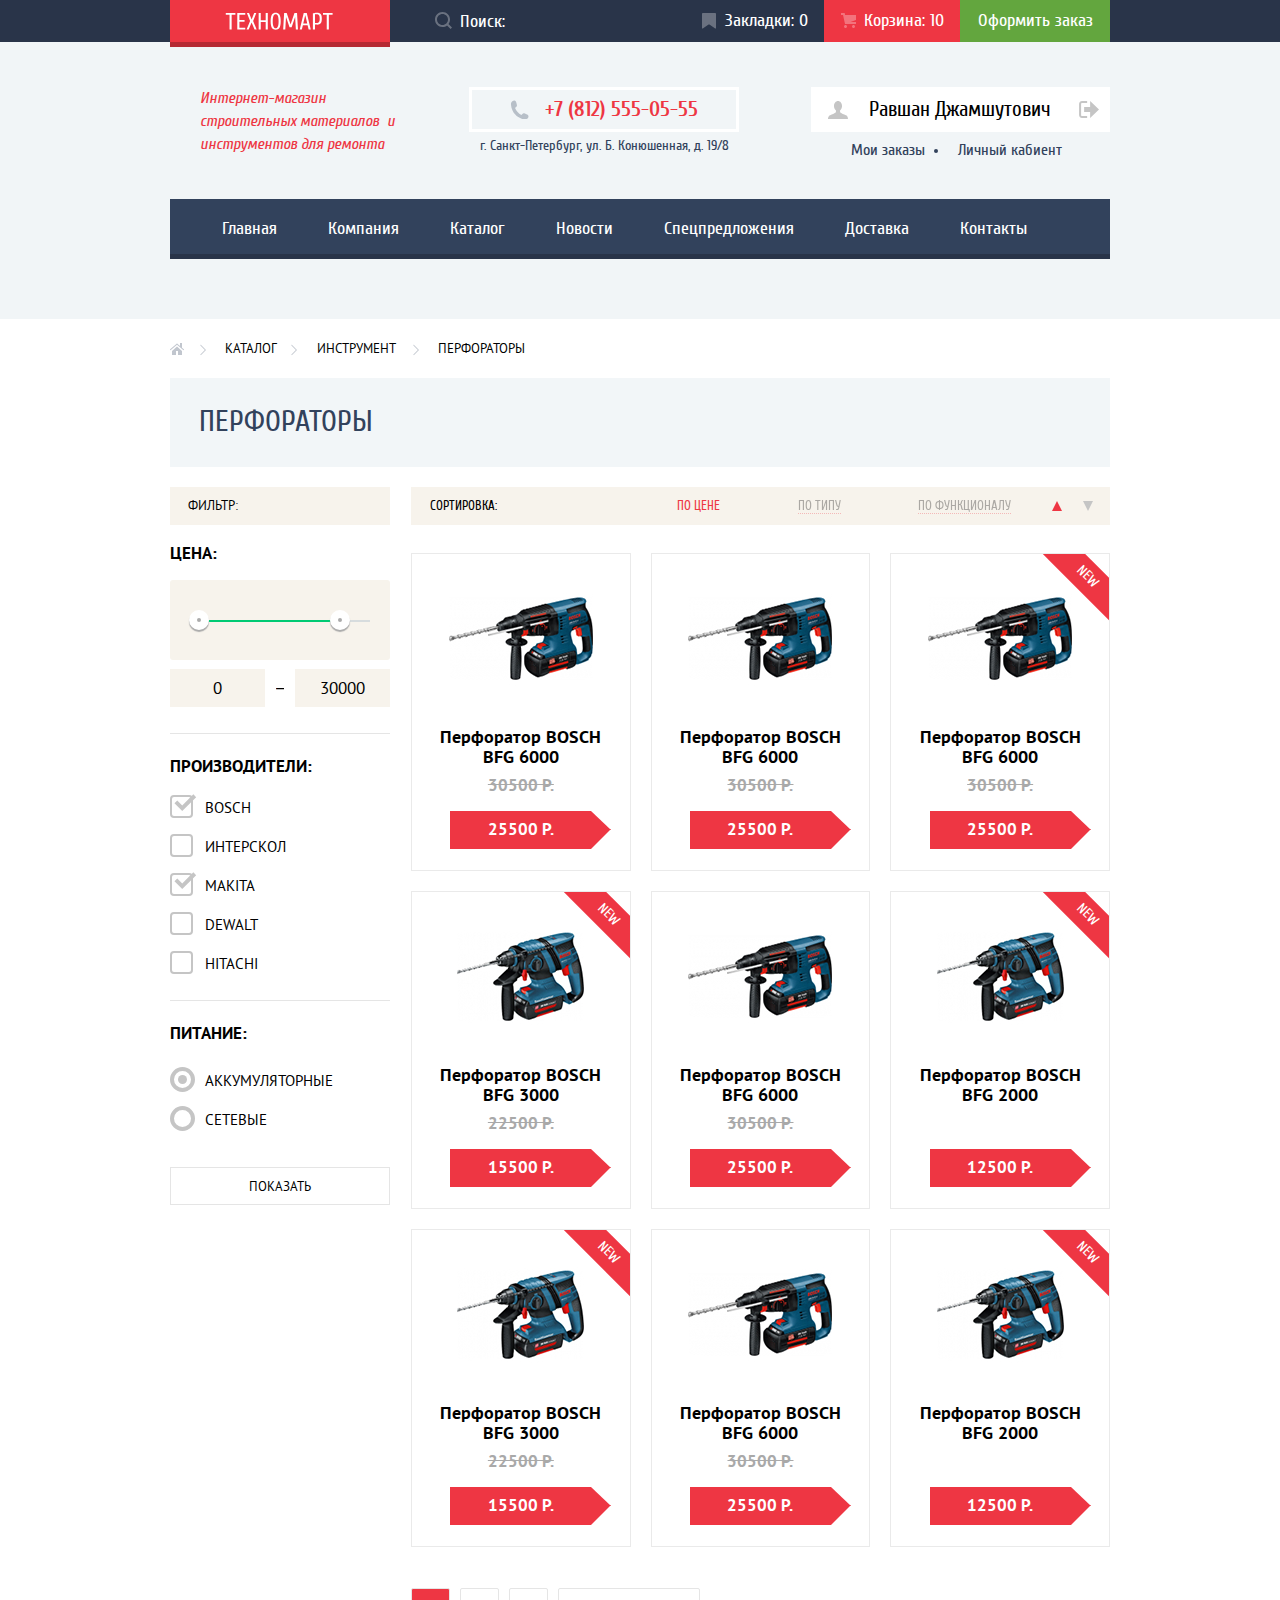
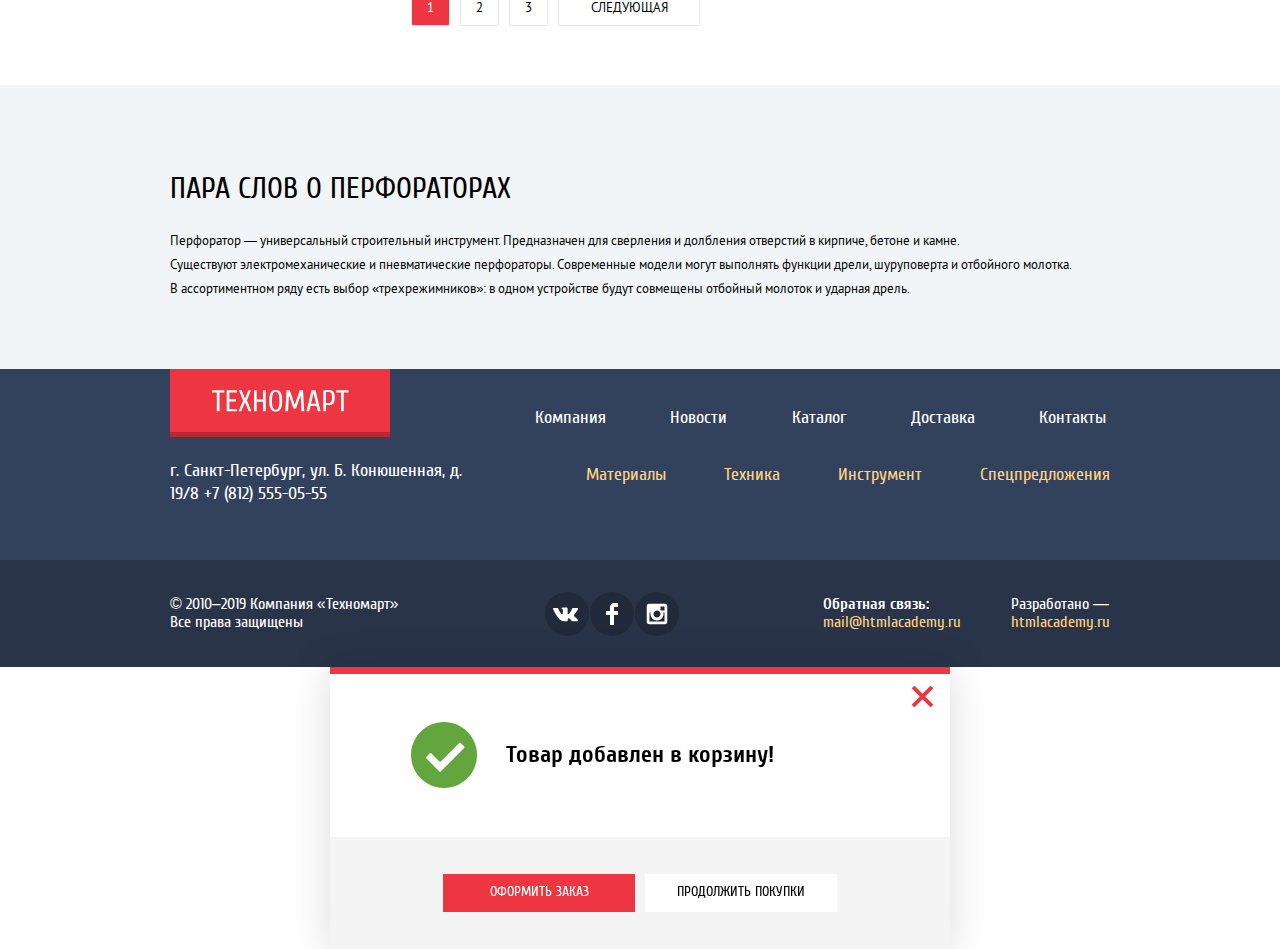
==== commit b39cae3e: "Реализация фильтра" ====
--- a/catalog.html
+++ b/catalog.html
@@ -135,6 +135,97 @@
       <h2 class="visually-hidden">Фильтр товаров</h2>
       <p class="filter__title">Фильтр:</p>
       <!-- Здесь будет форма фильтра -->
+
+      <form class="filter__from" method="get" action="https://echo.htmlacademy.ru">
+
+        <fieldset class="filter__fieldset">
+          <legend class="filter__legend">Цена:</legend>
+
+          <div class="filter__range">
+            <div class="filter__range-controls">
+              <div class="filter__scale">
+                <div class="filter__bar" style="width: 84%;"></div>
+              </div>
+              <div class="filter__range-toggle filter__range-toggle--min" style="left:18.5px" tabindex="0"></div>
+              <div class="filter__range-toggle filter__range-toggle--max" style="left:160px" tabindex="0"></div>
+            </div>
+            <div class="filter__price-controls">
+              <input class="filter__min-price" type="text" name="min-price" value="0" aria-label="Фильтр:Минимальная цена">
+              <span class="filter__price-controls-space">—</span>
+              <input class="filter__max-price" type="text" name="max-price" value="30000"
+                aria-label="Фильтр:Максимальная цена">
+            </div>
+          </div>
+        </fieldset>
+
+        <fieldset class="filter__fieldset filter__fieldset--brands">
+          <legend class="filter__legend">Производители:</legend>
+          <ul class="filter__list">
+            <li class="filter__item">
+              <input class="visually-hidden filter__checkbox" type="checkbox" name="Bosch" id="Bosch" checked>
+              <label class="filter__label" for="Bosch">
+                <svg class="filter__checkbox-icon" width="23" height="18" viewBox="0 0 23 18" fill="none" xmlns="http://www.w3.org/2000/svg">
+                  <path d="M3.28505 6.48598L0.456055 9.31497L8.23905 17.098L22.1711 3.16598L19.3431 0.336975L8.23905 11.439L3.28505 6.48598Z" fill="#C5C5C5"/>
+                </svg>
+                Bosch
+              </label>
+            </li>
+            <li class="filter__item">
+              <input class="visually-hidden filter__checkbox" type="checkbox" name="Interskol" id="interskol">
+              <label class="filter__label" for="interskol">
+                <svg class="filter__checkbox-icon" width="23" height="18" viewBox="0 0 23 18" fill="none" xmlns="http://www.w3.org/2000/svg">
+                  <path d="M3.28505 6.48598L0.456055 9.31497L8.23905 17.098L22.1711 3.16598L19.3431 0.336975L8.23905 11.439L3.28505 6.48598Z" fill="#C5C5C5"/>
+                </svg>
+                Интерскол
+              </label>
+            </li>
+            <li class="filter__item">
+              <input class="visually-hidden filter__checkbox" type="checkbox" name="Makita" id="Makita" checked>
+              <label class="filter__label" for="Makita">
+                <svg class="filter__checkbox-icon" width="23" height="18" viewBox="0 0 23 18" fill="none" xmlns="http://www.w3.org/2000/svg">
+                  <path d="M3.28505 6.48598L0.456055 9.31497L8.23905 17.098L22.1711 3.16598L19.3431 0.336975L8.23905 11.439L3.28505 6.48598Z" fill="#C5C5C5"/>
+                </svg>
+                Makita
+              </label>
+            </li>
+            <li class="filter__item">
+              <input class="visually-hidden filter__checkbox" type="checkbox" name="Dewalt" id="Dewalt">
+              <label class="filter__label" for="Dewalt">
+                <svg class="filter__checkbox-icon" width="23" height="18" viewBox="0 0 23 18" fill="none" xmlns="http://www.w3.org/2000/svg">
+                  <path d="M3.28505 6.48598L0.456055 9.31497L8.23905 17.098L22.1711 3.16598L19.3431 0.336975L8.23905 11.439L3.28505 6.48598Z" fill="#C5C5C5"/>
+                </svg>
+                Dewalt
+              </label>
+            </li>
+            <li class="filter__item">
+              <input class="visually-hidden filter__checkbox" type="checkbox" name="Hitachi" id="Hitachi">
+              <label class="filter__label" for="Hitachi">
+                <svg class="filter__checkbox-icon" width="23" height="18" viewBox="0 0 23 18" fill="none" xmlns="http://www.w3.org/2000/svg">
+                  <path d="M3.28505 6.48598L0.456055 9.31497L8.23905 17.098L22.1711 3.16598L19.3431 0.336975L8.23905 11.439L3.28505 6.48598Z" fill="#C5C5C5"/>
+                </svg>
+                Hitachi
+              </label>
+            </li>
+          </ul>
+        </fieldset>
+
+        <fieldset class="filter__fieldset filter__fieldset--power">
+          <legend class="filter__legend">Питание:</legend>
+          <ul class="filter__list">
+            <li class="filter__item">
+              <input class="visually-hidden filter__radio" type="radio" name="wiring" id="wireless" checked>
+              <label class="filter__label" for="wireless">Аккумуляторные</label>
+            </li>
+            <li class="filter__item">
+              <input class="visually-hidden filter__radio" type="radio" name="wiring" id="wired">
+              <label class="filter__label" for="wired">Сетевые</label>
+            </li>
+          </ul>
+        </fieldset>
+
+        <button class="filter__submit">показать</button>
+      </form>
+
     </section>
 
     <section class="catalog__sort sort">
@@ -516,20 +607,6 @@
 </section>
 
 <svg style="display: none">
-<symbol id="checkbox-off" width="23" height="23" viewBox="0 0 23 23" fill="none" xmlns="http://www.w3.org/2000/svg">
-<path fill-rule="evenodd" clip-rule="evenodd" d="M3 0H20C21.65 0 23 1.35 23 3V20C23 21.65 21.65 23 20 23H3C1.35 23 0 21.65 0 20V3C0 1.35 1.35 0 3 0ZM21 3C21 2.458 20.542 2 20 2H3C2.458 2 2 2.458 2 3V20C2 20.542 2.458 21 3 21H20C20.542 21 21 20.542 21 20V3Z" fill="#C5C5C5"/>
-</symbol>
-
-<symbol id="checkbox-onn" width="27" height="23" viewBox="0 0 27 23" fill="none" xmlns="http://www.w3.org/2000/svg">
-<path d="M7.28505 7.48598L4.45605 10.315L12.2391 18.098L26.1711 4.16598L23.3431 1.33698L12.2391 12.439L7.28505 7.48598Z" fill="#C5C5C5"/>
-<path d="M21 20C21 20.542 20.542 21 20 21H3C2.458 21 2 20.542 2 20V3C2 2.458 2.458 2 3 2H19.908L21.493 0.415C21.041 0.146542 20.5257 0.00329969 20 0H3C1.35 0 0 1.35 0 3V20C0 21.65 1.35 23 3 23H20C21.65 23 23 21.65 23 20V10.171L21 12.171V20Z" fill="#C5C5C5"/>
-</symbol>
-
-<symbol id="filter-button" width="20" height="22" viewBox="0 0 20 22" fill="none" xmlns="http://www.w3.org/2000/svg">
-<path opacity="0.3" d="M10 20C4.477 20 0 15.522 0 10V12C0 17.522 4.477 22 10 22C15.522 22 20 17.522 20 12V10C20 15.522 15.522 20 10 20Z" fill="#ABABAB"/>
-<path d="M10 20C15.5228 20 20 15.5228 20 10C20 4.47715 15.5228 0 10 0C4.47715 0 0 4.47715 0 10C0 15.5228 4.47715 20 10 20Z" fill="white"/>
-<path d="M10 12C11.1046 12 12 11.1046 12 10C12 8.89543 11.1046 8 10 8C8.89543 8 8 8.89543 8 10C8 11.1046 8.89543 12 10 12Z" fill="#ABABAB"/>
-</symbol>
 
 <symbol id="icon-bookmark" width="14" height="16" viewBox="0 0 14 16" fill="none" xmlns="http://www.w3.org/2000/svg">
 <path d="M14 15C14 15.55 13.632 15.741 13.182 15.426L7.819 11.661C7.369 11.346 6.632 11.346 6.182 11.661L0.818 15.426C0.368 15.741 0 15.55 0 15V1C0 0.45 0.45 0 1 0H13C13.55 0 14 0.45 14 1V15Z" fill="white"/>
@@ -602,15 +679,6 @@
 <path d="M15.5403 11.7281C16.4609 11.4384 17.6396 13.6406 18.8943 14.4834C19.8361 15.1219 20.5573 14.9841 20.5573 14.9841L23.9017 14.9372C23.9017 14.9372 25.6495 14.8322 24.8233 13.4803C24.7549 13.3678 24.3389 12.4781 22.334 10.6472C20.2376 8.73186 20.5217 9.04218 23.0456 5.73093C24.5835 3.71249 25.1988 2.47968 25.0062 1.95468C24.8213 1.44936 23.6918 1.58061 23.6918 1.58061L19.9237 1.60593C19.5568 1.60686 19.2458 1.71749 19.1042 2.08874C19.1013 2.09249 18.5062 3.65061 17.7127 4.9753C16.0362 7.77749 15.367 7.92655 15.0896 7.75124C14.4531 7.3453 14.6139 6.1228 14.6139 5.25374C14.6139 2.5378 15.0299 1.4053 13.7993 1.1128C13.3881 1.0153 13.0876 0.951552 12.039 0.942177C10.6985 0.922489 9.5603 0.942177 8.91511 1.25061C8.4866 1.45968 8.15822 1.91811 8.35756 1.94436C8.60793 1.97718 9.16934 2.09436 9.46978 2.49374C9.85593 3.01124 9.84437 4.17093 9.84437 4.17093C9.84437 4.17093 10.0649 7.36874 9.32437 7.7653C8.81593 8.03718 8.12067 7.48218 6.62519 4.9378C5.86156 3.63655 5.28474 2.19843 5.28474 2.19843C5.28474 2.19843 5.17304 1.93124 4.97082 1.78499C4.73008 1.61155 4.39304 1.55624 4.39304 1.55624L0.816594 1.57874C0.816594 1.57874 0.279261 1.59374 0.0818532 1.82436C-0.0934061 2.02874 0.0674088 2.45061 0.0674088 2.45061C0.0674088 2.45061 2.86867 8.90155 6.04067 12.1509C8.94882 15.1341 12.2537 14.9362 12.2537 14.9362H13.7511C13.7511 14.9362 14.2027 14.8856 14.4339 14.6437C14.6496 14.4187 14.6399 13.9959 14.6399 13.9959C14.6399 13.9959 14.6101 12.0187 15.5403 11.7281Z" fill="white"/>
 </symbol>
 
-<symbol id="radio-off" width="25" height="26" viewBox="0 0 25 26" fill="none" xmlns="http://www.w3.org/2000/svg">
-<path fill-rule="evenodd" clip-rule="evenodd" d="M0 13.3542C0 6.45125 5.597 0.854248 12.5 0.854248C19.403 0.854248 25 6.45125 25 13.3542C25 20.2572 19.403 25.8542 12.5 25.8542C5.597 25.8542 0 20.2572 0 13.3542ZM21 13.3542C21 8.66725 17.187 4.85425 12.5 4.85425C7.813 4.85425 4 8.66725 4 13.3542C4 18.0412 7.813 21.8542 12.5 21.8542C17.187 21.8542 21 18.0412 21 13.3542Z" fill="#C5C5C5"/>
-</symbol>
-
-<symbol id="radio-on" width="25" height="26" viewBox="0 0 25 26" fill="none" xmlns="http://www.w3.org/2000/svg">
-<path fill-rule="evenodd" clip-rule="evenodd" d="M0 13.3542C0 6.45125 5.597 0.854248 12.5 0.854248C19.403 0.854248 25 6.45125 25 13.3542C25 20.2572 19.403 25.8542 12.5 25.8542C5.597 25.8542 0 20.2572 0 13.3542ZM21 13.3542C21 8.66725 17.187 4.85425 12.5 4.85425C7.813 4.85425 4 8.66725 4 13.3542C4 18.0412 7.813 21.8542 12.5 21.8542C17.187 21.8542 21 18.0412 21 13.3542Z" fill="#C5C5C5"/>
-<path d="M12.5 17.8542C14.9853 17.8542 17 15.8395 17 13.3542C17 10.869 14.9853 8.85425 12.5 8.85425C10.0147 8.85425 8 10.869 8 13.3542C8 15.8395 10.0147 17.8542 12.5 17.8542Z" fill="#C5C5C5"/>
-</symbol>
-
 <symbol id="icon-phone" width="19" height="20" viewBox="0 0 19 20" fill="none" xmlns="http://www.w3.org/2000/svg">
 <path d="M15.572 19.485H14.631C10.502 18.997 7.47403 17.077 5.27203 14.621C3.06203 12.16 1.31803 8.99202 0.978027 4.72802V3.58402C1.05603 2.81002 1.43703 2.28002 1.87603 1.82702C2.42503 1.26602 3.25003 0.54402 4.00203 0.51902C4.55603 0.50102 5.50203 0.89902 5.88103 1.41802C6.21003 1.86402 6.38503 2.75702 6.53703 3.42102C6.69103 4.09202 7.04203 5.06402 6.94503 5.71002C6.79703 6.71702 5.45803 7.14402 5.06603 7.87602C6.37303 11.011 8.50903 13.315 11.359 14.907C12.074 14.515 12.705 13.335 13.691 13.312C14.05 13.303 14.509 13.49 14.875 13.598C15.277 13.719 15.625 13.873 15.979 14.006C16.575 14.23 17.627 14.527 17.983 15.027C18.348 15.54 18.553 16.383 18.473 16.906C18.309 17.947 16.594 19.103 15.572 19.485Z" fill="#B7BFC8"/>
 </symbol>
--- a/css/style.css
+++ b/css/style.css
@@ -83,8 +83,12 @@
   --basic-orangelight: #FFC047;
   --special-lilac: #DC91D8;
   --special-beige: #F7F3EC;
+  --special-green:#00ca74;
   --special-greenlight: #8ED78F;
   --special-grey:#F4F4F4;
+  --special-grey-scale: #D7DCDE;
+  --special-grey-toogle: #ABABAB;
+  --special-grey-chechbox-hover: #B5B5B5;
   --special-red:#ff5357;
   --red-dark: #CA2C37;
   --red-darken: #BA2732;
@@ -1396,18 +1400,235 @@
 .catalog__filter {
   grid-column: 1 / 2;
   grid-row: 3 / 6;
+  font-family: var(--font-additional);
 }
 
 .filter__title {
   background-color: var(--special-beige);
-  font-family: var(--font-additional);
   font-size: 13px;
   line-height: 1.38;
   text-transform: uppercase;
   padding: 10px 18px;
   height: 38px;
   box-sizing: border-box;
+  margin: 0 0 14px 0;
+}
+
+.filter__fieldset {
+  border: none;
   margin: 0 0 18px 0;
+  padding: 0 0 26px 0;
+  box-sizing: border-box;
+  border-bottom: 1px solid var(--basic-greylighten);
+  text-transform: uppercase;
+}
+
+.filter__fieldset:last-of-type {
+  border-bottom: none;
+}
+
+.filter__legend {
+  display: block;
+  font-size: 17px;
+  font-weight: bold;
+  line-height: 1.76;
+  margin: 0 0 11px 0;
+  padding: 0;
+}
+
+.filter__range-controls {
+  position: relative;
+  background-color: var(--special-beige);
+  width: 220px;
+  height: 80px;
+  border-radius: 3px;
+  margin: 0;
+}
+
+.filter__scale {
+  position: absolute;
+  top: 50%;
+  left: 20px;
+  width: 180px;
+  height: 2px;
+  background-color: var(--special-grey-scale);
+}
+
+.filter__bar {
+  height: 2px;
+  background-color: var(--special-green);
+}
+
+.filter__range-toggle {
+  position: absolute;
+  width: 4px;
+  height: 4px;
+  top: 30px;
+  padding: 0;
+  border: 8px solid var(--basic-white);
+  background-color: var(--special-grey-toogle);
+  border-radius: 50%;
+  box-shadow: 0 2px 1px 0 var(--special-grey-toogle);
+  cursor: pointer;
+}
+
+.filter__price-controls {
+  display: flex;
+  justify-content: space-between;
+  align-items: center;
+  margin-top: 9px;
+  font-size: 0;
+}
+
+.filter__min-price,
+.filter__max-price {
+  border: none;
+  width: 95px;
+  height: 38px;
+  background-color: var(--special-beige);
+  padding: 10px;
+  text-align: center;
+  box-sizing: border-box;
+  font-size: 17px;
+  line-height: 1.76;
+}
+
+.filter__price-controls-space {
+  font-size: 16px;
+  width: 8px;
+  overflow: hidden;
+}
+
+.filter__fieldset--brands {
+  margin-top: 15px;
+}
+
+.filter__fieldset--brands .filter__legend {
+  margin-bottom: 17.5px;
+}
+
+.filter__list {
+  list-style: none;
+  margin: 0;
+  padding: 0;
+  font-size: 15px;
+  line-height: 1.26;
+}
+
+.filter__item {
+  margin-bottom: 20px;
+}
+
+.filter__item:last-child {
+  margin-bottom: 0;
+}
+
+.filter__label {
+  position: relative;
+  margin-left: 35px;
+  cursor: pointer;
+}
+
+.filter__checkbox-icon {
+  display: none;
+}
+
+.filter__checkbox + .filter__label::before,
+.filter__radio + .filter__label::before {
+  content: "";
+  position: absolute;
+  left: -35px;
+  box-sizing: border-box;
+}
+
+.filter__checkbox + .filter__label::before {
+  top: -3px;
+  width: 23px;
+  height: 23px;
+  border: 2px solid var(--basic-greylight);
+  border-radius: 4px;
+}
+
+.filter__checkbox:hover + .filter__label::before,
+.filter__checkbox:focus + .filter__label::before {
+  border: 2px solid var(--special-grey-chechbox-hover);
+}
+
+.filter__checkbox:disabled + .filter__label,
+.filter__radio:disabled + .filter__label {
+  opacity: 0.3;
+}
+
+.filter__checkbox:checked  + .filter__label .filter__checkbox-icon {
+  display: block;
+  content: "";
+  position: absolute;
+  left: -31px;
+  top: -4px;
+  width: 23px;
+  height: 18px;
+  background-repeat: no-repeat;
+}
+
+.filter__checkbox:hover + .filter__label .filter__checkbox-icon path,
+.filter__checkbox:focus + .filter__label .filter__checkbox-icon path {
+  fill: var(--special-grey-chechbox-hover);
+}
+
+.filter__fieldset--power {
+  border: none;
+  margin-bottom: 37.15px;
+  padding-bottom: 0;
+}
+
+.filter__fieldset--power .filter__legend{
+  margin-bottom: 23.35px;
+}
+
+.filter-fieldset-power .filter__item {
+  margin-bottom: 22.5px;
+}
+
+.filter__radio + .filter__label::before {
+  top: -4px;
+  width: 25px;
+  height: 25px;
+  border: 4px solid var(--basic-greylight);
+  border-radius: 50%;
+}
+
+.filter__radio:hover + .filter__label::before,
+.filter__radio:focus + .filter__label::before {
+  border: 4px solid var(--special-grey-chechbox-hover);
+}
+
+.filter__radio:checked  + .filter__label::after {
+  display: block;
+  content: "";
+  position: absolute;
+  left: -27px;
+  top: 4px;
+  width: 9px;
+  height: 9px;
+  background-color: var(--basic-greylight);
+  border-radius: 50%;
+}
+
+.filter__radio:hover  + .filter__label::after,
+.filter__radio:focus  + .filter__label::after {
+  background-color: var(--special-grey-chechbox-hover);
+}
+
+.filter__submit {
+  box-sizing: border-box;
+  border: 1px solid var(--basic-greylighten);
+  background-color: var(--basic-white);
+  width: 220px;
+  height: 38px;
+  padding: 10px;
+  text-align: center;
+  text-transform: uppercase;
+  line-height: 1.38;
 }
 
 /* Sort */
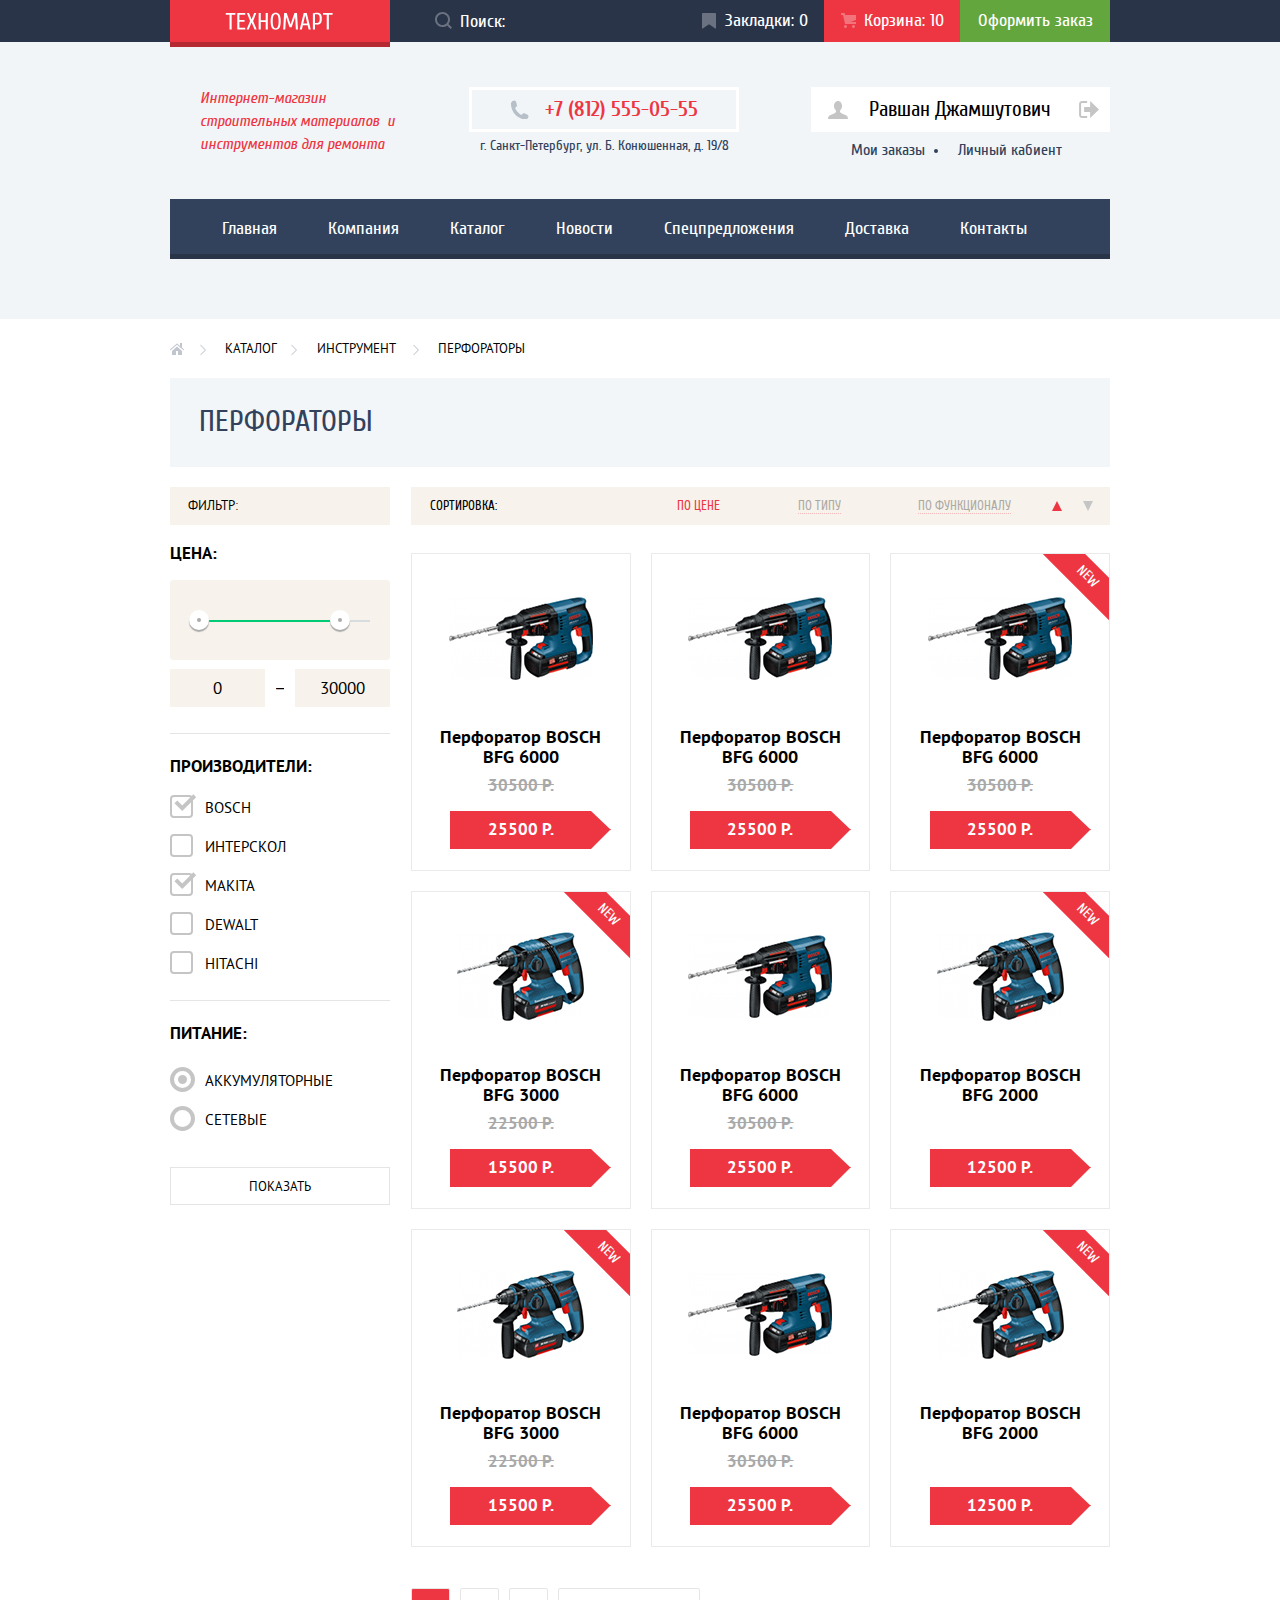
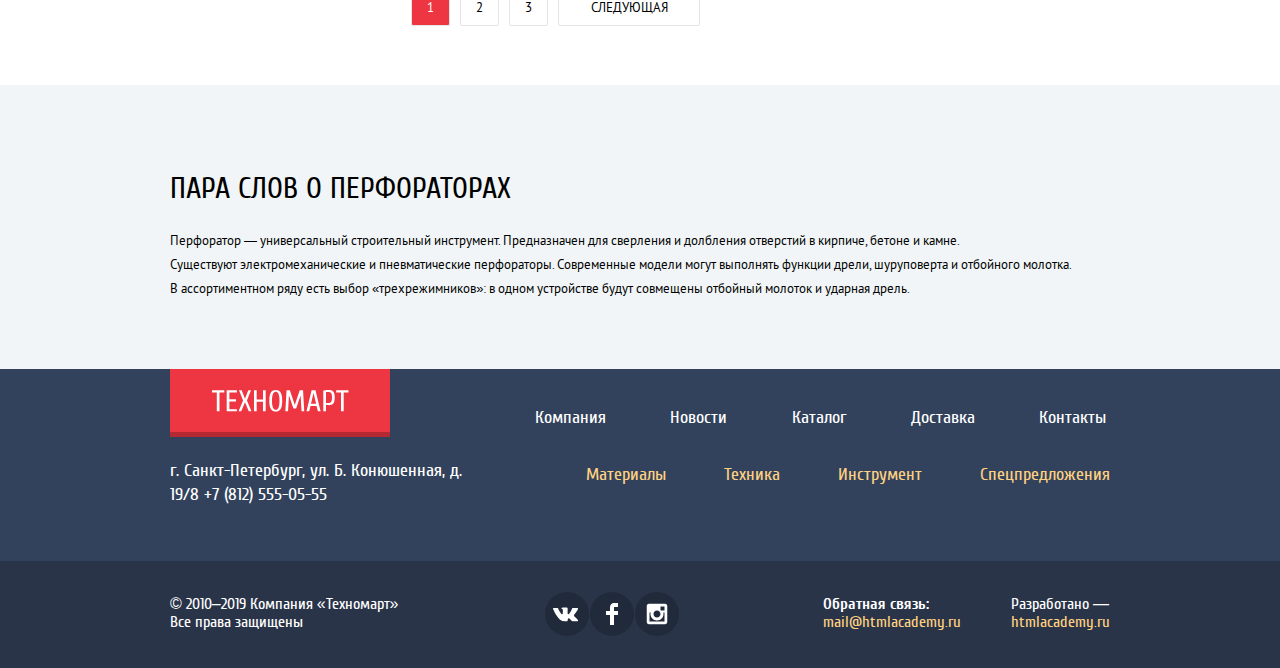
==== commit 46ec6508: "Оживление интерфейса и доработки" ====
--- a/catalog.html
+++ b/catalog.html
@@ -9,37 +9,37 @@
 <body class="page-body page-catalog">
 <header class="header">
   <div class="header__toolbar container">
-      <a class="header__logo logo" href="index.html">
-        <img src="img/index-logo.svg" width="108" height="18" alt="Логотип интернет-магазина «Техномарт»">
-      </a>
-
-      <form class="header__toolbar-form search" action="https://echo.htmlacademy.ru" method="POST">
-        <label class="visually-hidden" for="search__input">Строка поиска</label>
-        <input class="search__input" type="search" name="search" id="search__input" placeholder="Поиск:">
-        <svg class="header__toolbar-icon-search" width="17" height="17" viewBox="0 0 17 17" fill="none" xmlns="http://www.w3.org/2000/svg">
-          <g opacity="1">
-            <path fill-rule="evenodd" clip-rule="evenodd" d="M13.458 12.044L17 15.586L15.586 17L12.044 13.458C10.782 14.421 9.21 15 7.5 15C3.35786 15 0 11.6421 0 7.5C0 3.35786 3.35786 0 7.5 0C11.6421 0 15 3.35786 15 7.5C15.0001 9.14309 14.4581 10.7403 13.458 12.044ZM7.5 2C4.467 2 2 4.467 2 7.5C2.00331 10.5362 4.4638 12.9967 7.5 13C10.532 13 13 10.532 13 7.5C13 4.467 10.532 2 7.5 2Z" fill="white"/>
-          </g>
-        </svg>
-      </form>
-
-      <ul class="header__toolbar-list">
-        <li class="header__toolbar-item">
-          <a class="header__toolbar-link header__toolbar-link--bookmarks" href="#!">
-            <svg width="14" height="16" class="header__toolbar-icon header__toolbar-icon--bookmarks"><use xlink:href="#icon-bookmark"></use></svg>
-            Закладки: 0
-          </a>
-        </li>
-        <li class="header__toolbar-item">
-          <a class="header__toolbar-link header__toolbar-link--active" href="#!">
-            <svg width="15" height="15" class="header__toolbar-icon header__toolbar-icon--basket"><use xlink:href="#icon-cart"></use></svg>
-            Корзина: 10
-          </a>
-        </li>
-        <li class="header__toolbar-item">
-          <a class="header__toolbar-link"href="#!">Оформить заказ</a>
-        </li>
-      </ul>
+    <a class="header__logo logo" href="index.html">
+      <img src="img/index-logo.svg" width="108" height="18" alt="Логотип интернет-магазина «Техномарт»">
+    </a>
+
+    <form class="header__toolbar-form search" action="https://echo.htmlacademy.ru" method="POST">
+      <label class="visually-hidden" for="search__input">Строка поиска</label>
+      <input class="search__input" type="search" name="search" id="search__input" placeholder="Поиск:">
+      <svg class="header__toolbar-icon-search" width="17" height="17" viewBox="0 0 17 17" fill="none" xmlns="http://www.w3.org/2000/svg">
+        <g opacity="1">
+          <path fill-rule="evenodd" clip-rule="evenodd" d="M13.458 12.044L17 15.586L15.586 17L12.044 13.458C10.782 14.421 9.21 15 7.5 15C3.35786 15 0 11.6421 0 7.5C0 3.35786 3.35786 0 7.5 0C11.6421 0 15 3.35786 15 7.5C15.0001 9.14309 14.4581 10.7403 13.458 12.044ZM7.5 2C4.467 2 2 4.467 2 7.5C2.00331 10.5362 4.4638 12.9967 7.5 13C10.532 13 13 10.532 13 7.5C13 4.467 10.532 2 7.5 2Z" fill="white"/>
+        </g>
+      </svg>
+    </form>
+
+    <ul class="header__toolbar-list">
+      <li class="header__toolbar-item">
+        <a class="header__toolbar-link header__toolbar-link--bookmarks" href="#!">
+          <svg width="14" height="16" class="header__toolbar-icon header__toolbar-icon--bookmarks"><use xlink:href="#icon-bookmark"></use></svg>
+          Закладки: 0
+        </a>
+      </li>
+      <li class="header__toolbar-item">
+        <a class="header__toolbar-link header__toolbar-link--basket header__toolbar-link--active" href="#!">
+          <svg width="15" height="15" class="header__toolbar-icon header__toolbar-icon--basket"><use xlink:href="#icon-cart"></use></svg>
+          Корзина: 10
+        </a>
+      </li>
+      <li class="header__toolbar-item">
+        <a class="header__toolbar-link" href="#!">Оформить заказ</a>
+      </li>
+    </ul>
   </div>
 
   <div class="header__info container">
@@ -457,7 +457,7 @@
           <div class="card__img-wrapper">
             <img class="card__img" src="img/product-bosch-bfg-2000.jpg" width="127" height="112" alt="Синий аккамуляторный перфоратор BOSCHBFG 2000">
           </div>
-          <a class="card__link"href="#!">
+          <a class="card__link" href="#!">
             <h3 class="card__title">Перфоратор BOSCH BFG 2000</h3>
           </a>
           <s class="card__discount"></s>
@@ -536,7 +536,7 @@
           <a class="footer__nav-link" href="#!">Инструмент</a>
         </li>
         <li class="footer__nav-item">
-          <a class="footer__nav-link"href="#!">Спецпредложения</a>
+          <a class="footer__nav-link" href="#!">Спецпредложения</a>
         </li>
       </ul>
     </nav>
@@ -602,7 +602,7 @@
 
   <div class="modal-succes__wrapper">
     <a class="modal-succes__btn btn" href="#!">Оформить заказ</a>
-    <a class="modal-succes__btn btn--white" href="#!">Продолжить покупки</a>
+    <a class="modal-succes__btn  modal-succes__btn-order btn--white" href="#!">Продолжить покупки</a>
   </div>
 </section>
 
@@ -622,19 +622,6 @@
 <path d="M13.2729 10.5001L20.6949 3.07806C21.0839 2.68906 21.0839 2.05306 20.6949 1.66406L19.3359 0.305056C18.9469 -0.0839443 18.3109 -0.0839443 17.9219 0.305056L10.4999 7.72706L3.07793 0.305056C2.68893 -0.0839443 2.05293 -0.0839443 1.66393 0.305056L0.304934 1.66406C-0.0840664 2.05306 -0.0840664 2.68906 0.304934 3.07806L7.72693 10.5001L0.305934 17.9221C-0.0830664 18.3111 -0.0830664 18.9471 0.305934 19.3361L1.66493 20.6951C2.05393 21.0841 2.68993 21.0841 3.07893 20.6951L10.5009 13.2731L17.9229 20.6951C18.3119 21.0841 18.9479 21.0841 19.3369 20.6951L20.6959 19.3361C21.0849 18.9471 21.0849 18.3111 20.6959 17.9221L13.2729 10.5001Z" fill="#EE3643"/>
 </symbol>
 
-<symbol id="icon-delivery" width="78" height="63" viewBox="0 0 78 63" fill="none" xmlns="http://www.w3.org/2000/svg">
-<path d="M25.983 63C30.1251 63 33.483 59.6421 33.483 55.5C33.483 51.3579 30.1251 48 25.983 48C21.8408 48 18.483 51.3579 18.483 55.5C18.483 59.6421 21.8408 63 25.983 63Z" fill="white"/>
-<path d="M59.982 63C64.1241 63 67.482 59.6421 67.482 55.5C67.482 51.3579 64.1241 48 59.982 48C55.8399 48 52.482 51.3579 52.482 55.5C52.482 59.6421 55.8399 63 59.982 63Z" fill="white"/>
-<path fill-rule="evenodd" clip-rule="evenodd" d="M11.062 0H64C64 0 78 14.812 78 33.688V48.938C78 48.938 77.812 53 74.875 53.001H73.166C71.992 46.74 66.507 42.001 59.906 42.001C53.306 42.001 47.82 46.74 46.646 53.001H39.242C38.068 46.74 32.583 42.001 25.983 42.001C19.383 42.001 13.897 46.74 12.724 53.001H10.625C10.625 53.001 8.061 52.377 8.061 49.189V33.574L22.812 32.814C22.812 32.814 28.295 32.211 29.102 29.058L5.446 27.804C3.58204 27.804 2.071 26.293 2.071 24.429C2.071 22.565 3.58204 21.054 5.446 21.054H14.502L22.812 20.626C22.812 20.626 30.989 20.018 31.75 16.821L31.554 16.778L3.469 14.938C1.55312 14.938 0 13.3849 0 11.469C0 9.55312 1.55312 8 3.469 8H8.062V3.125C8.062 3.125 7.874 0 11.062 0ZM52 8.938V23.938H67.812L62.062 8.938H52Z" fill="white"/>
-</symbol>
-
-<symbol id="icon-discounts" width="59" height="72" viewBox="0 0 59 72" fill="none" xmlns="http://www.w3.org/2000/svg">
-<path fill-rule="evenodd" clip-rule="evenodd" d="M58.34 21.2499C57.7735 20.5075 56.8861 20.0709 55.944 20.0713H17.274L14.799 12.7875H3.05798C1.40113 12.7875 0.0579834 14.1122 0.0579834 15.7464C0.0579834 17.3805 1.40113 18.7053 3.05798 18.7053H10.482L23.982 58.4384H49.141C50.7978 58.4384 52.141 57.1137 52.141 55.4795C52.141 53.8454 50.7978 52.5206 49.141 52.5206H28.299L26.573 47.4422H49.693C51.031 47.4421 52.2074 46.5683 52.577 45.2999L58.827 23.8479C59.0866 22.9545 58.9063 21.9927 58.34 21.2499ZM50.559 30.7983H45.749V25.9891H51.96L50.559 30.7983ZM32.942 25.9891V30.7973H39.749V25.9891H32.942ZM39.749 36.7161V41.5244H32.942V36.7161H39.749ZM26.942 30.7973V25.9891H19.285L20.919 30.7973H26.942ZM22.929 36.7161H26.942V41.5244H24.563L22.929 36.7161ZM45.749 36.7161V41.5244H47.434L48.835 36.7161H45.749Z" fill="white"/>
-<path d="M27.406 71.8768C30.5988 71.8768 33.187 69.324 33.187 66.175C33.187 63.0259 30.5988 60.4731 27.406 60.4731C24.2132 60.4731 21.625 63.0259 21.625 66.175C21.625 69.324 24.2132 71.8768 27.406 71.8768Z" fill="white"/>
-<path d="M44.844 71.8768C48.0367 71.8768 50.625 69.324 50.625 66.175C50.625 63.0259 48.0367 60.4731 44.844 60.4731C41.6512 60.4731 39.063 63.0259 39.063 66.175C39.063 69.324 41.6512 71.8768 44.844 71.8768Z" fill="white"/>
-<path d="M29.335 10.5525L36.882 15.9692C37.3178 16.2831 37.8644 16.4085 38.396 16.3166C38.9276 16.2247 39.3984 15.9234 39.7 15.482C40.346 14.5588 40.13 13.2806 39.22 12.6267L36.847 10.9243L46.283 5.90403L50.911 17.7535H55.258L49.214 2.2774C49.007 1.74151 48.5792 1.31742 48.037 1.11061C47.4997 0.908151 46.8995 0.947423 46.394 1.21811L33.146 8.26721L30.124 6.09833C29.2551 5.47313 28.0396 5.64365 27.382 6.48299L18.901 17.1331C18.7308 17.315 18.5937 17.5245 18.496 17.7525H23.602L29.335 10.5525Z" fill="white"/>
-</symbol>
-
 <symbol id="icon-fb" width="12" height="22" viewBox="0 0 12 22" fill="none" xmlns="http://www.w3.org/2000/svg">
 <path d="M12 4V0H8C5.79086 0 4 1.79086 4 4V8H0V12H4V22H8V12H12V8H8V4H12Z" fill="white"/>
 </symbol>
@@ -648,29 +635,15 @@
 <path fill-rule="evenodd" clip-rule="evenodd" d="M3 0H18C19.65 0 21 1.35 21 3V18C21 19.65 19.65 21 18 21H3C1.35 21 0 19.65 0 18V3C0 1.35 1.35 0 3 0ZM14 10.5C14 8.57 12.43 7 10.5 7C8.57 7 7 8.57 7 10.5C7 12.43 8.57 14 10.5 14C12.43 14 14 12.43 14 10.5ZM3 18V9H4.181C4.0626 9.49127 4.00186 9.99467 4 10.5C4 14.0899 6.91015 17 10.5 17C14.0899 17 17 14.0899 17 10.5C16.9986 9.99464 16.9379 9.49118 16.819 9H18V18H3ZM14 7H18V3H14V7Z" fill="white"/>
 </symbol>
 
-<symbol id="icon-left" width="23" height="41" viewBox="0 0 23 41" fill="none" xmlns="http://www.w3.org/2000/svg">
-<path d="M20.83 0.965027L22.919 3.06403L5.13 20.947L22.977 38.886L20.887 40.985L0.951996 20.947L20.83 0.965027Z" fill="white"/>
-</symbol>
-
 <symbol id="icon-mark" width="66" height="66" viewBox="0 0 66 66" fill="none" xmlns="http://www.w3.org/2000/svg">
 <path d="M33 66C51.2254 66 66 51.2254 66 33C66 14.7746 51.2254 0 33 0C14.7746 0 0 14.7746 0 33C0 51.2254 14.7746 66 33 66Z" fill="#63A63E"/>
 <path d="M49.641 21.066C49.2498 20.6773 48.6181 20.6773 48.227 21.066L29.788 39.504C29.3968 39.8928 28.7651 39.8928 28.374 39.504L20.234 31.365C19.8428 30.9763 19.2111 30.9763 18.82 31.365L15.285 34.9C14.8962 35.2912 14.8962 35.9228 15.285 36.314L28.374 49.404C28.7651 49.7928 29.3968 49.7928 29.788 49.404L33.324 45.868L34.738 44.454L53.176 26.016C53.5647 25.6248 53.5647 24.9932 53.176 24.602L49.641 21.066Z" fill="white"/>
 </symbol>
 
-<symbol  id="icon-materials" width="44" height="65" viewBox="0 0 44 65" fill="none" xmlns="http://www.w3.org/2000/svg">
-<path d="M37.91 30.438V41.307C37.91 41.307 38.015 44.042 35.085 44.042C32.016 44.042 31.96 41.307 31.96 41.307V34.891C31.96 34.651 31.624 32.982 29.641 32.982C27.016 32.982 26.971 34.859 26.971 34.859V54.08C26.971 54.08 27 55.943 24.507 55.943C22 55.943 22 53.96 22 53.96V40.016C22 40.016 22 37.071 18.195 37.071C14.141 37.071 14.228 40.196 14.228 40.196V43.924C14.228 43.924 14.107 46.869 9.54 46.869C4.973 46.869 4.912 42.36 4.912 42.36V29.938C3.168 28.976 0 26.671 0 26.671V56.003C0 56.003 2.988 65 22 65C41.012 65 44 56.305 44 56.305V26.671C41.062 29.5 37.91 30.438 37.91 30.438Z" fill="white"/>
-<path fill-rule="evenodd" clip-rule="evenodd" d="M22 0C1.688 0 0 19.875 0 19.875V22.937C8.438 29.188 22 29 22 29C22 29 35.562 29.188 44 22.938V19.876C44 19.875 42.312 0 22 0ZM22 25C10.25 25 7.688 22.625 7.688 22.625C13.938 19.75 22 19.875 22 19.875C22 19.875 30.062 19.75 36.312 22.625C36.312 22.625 33.75 25 22 25ZM4.312 15.563C4.312 15.563 12.438 12.625 22 12.625C31.562 12.625 39.688 15.562 39.688 15.562C35.125 2.624 22 3.062 22 3.062C22 3.062 8.875 2.625 4.312 15.563Z" fill="white"/>
-</symbol>
-
 <symbol id="icon-right-small" width="8" height="12" viewBox="0 0 8 14" fill="none" xmlns="http://www.w3.org/2000/svg">
 <path d="M7.23697 6.64203L1.72897 1.13303C1.53126 0.935312 1.21069 0.935312 1.01297 1.13303C0.815256 1.33075 0.815256 1.65131 1.01297 1.84903L6.16297 7.00003L1.01197 12.15C0.826456 12.3498 0.832076 12.6604 1.0247 12.8533C1.21732 13.0462 1.52798 13.0523 1.72797 12.867L7.23697 7.35803C7.33249 7.26338 7.38622 7.13449 7.38622 7.00003C7.38622 6.86557 7.33249 6.73668 7.23697 6.64203Z" fill="#C1C6CE"/>
 </symbol>
 
-<symbol id="icon-technics" width="78" height="62" viewBox="0 0 78 62" fill="none" xmlns="http://www.w3.org/2000/svg">
-<path fill-rule="evenodd" clip-rule="evenodd" d="M0 45.875C0 36.968 7.22 29.749 16.125 29.749C25.031 29.749 32.251 36.968 32.25 45.875C32.25 54.78 25.03 62 16.125 62C7.22 62 0 54.78 0 45.875ZM10.9579 51.0421C12.3283 52.4125 14.187 53.1823 16.125 53.182C18.063 53.1823 19.9217 52.4125 21.2921 51.0421C22.6625 49.6718 23.4323 47.813 23.432 45.875C23.432 41.8395 20.1605 38.568 16.125 38.568C12.0895 38.568 8.818 41.8395 8.818 45.875C8.81773 47.813 9.58749 49.6718 10.9579 51.0421ZM60.854 45.874C56.4015 45.874 52.792 49.4835 52.792 53.936C52.792 56.8163 54.3286 59.4778 56.823 60.9179C59.3174 62.3581 62.3906 62.3581 64.885 60.9179C67.3794 59.4778 68.916 56.8163 68.916 53.936C68.9165 51.7977 68.0673 49.7468 66.5553 48.2347C65.0433 46.7227 62.9923 45.8735 60.854 45.874ZM55.792 53.936C55.7914 56.7322 58.0578 58.9995 60.854 59C63.6502 59.0006 65.9174 56.7342 65.918 53.938C65.9186 51.1418 63.6522 48.8746 60.856 48.874C58.0598 48.8735 55.7926 51.1398 55.792 53.936Z" fill="white"/>
-<path fill-rule="evenodd" clip-rule="evenodd" d="M75.437 31.313C75.875 34.625 77.898 49.727 77.898 49.727C77.898 49.727 78.641 52.875 75 52.875H73.045C72.656 46.473 67.355 41.396 60.854 41.396C54.353 41.396 49.053 46.473 48.663 52.875H38.499C39.19 50.664 39.563 48.313 39.563 45.875C39.563 32.929 29.069 22.436 16.125 22.436C11.4651 22.4285 6.90969 23.8168 3.046 26.422C3.001 23.463 3.004 12.537 5.312 6.167C5.312 6.167 6.375 3.625 8.75 3C11.125 2.375 33.5 0 33.5 0C33.5 0 35.814 0.062 36.626 1.875C37.438 3.688 47.188 23.75 47.188 23.75L59 25.128V19.833H63V14H66V25.946L71.812 26.625C71.812 26.625 74.89 27.172 75.437 31.313ZM16.125 19.833H23.083V6.167H16.125V19.833ZM33.083 19.833H26.125V6.167H33.083V19.833ZM49 36H53.016V29H49V36ZM60.016 36H56V29H60.016V36ZM63 36H67.016V29H63V36Z" fill="white"/>
-</symbol>
-
 <symbol id="icon-tool" width="75" height="61" viewBox="0 0 75 61" fill="none" xmlns="http://www.w3.org/2000/svg">
 <path fill-rule="evenodd" clip-rule="evenodd" d="M2.103 0C0.167 0 0 2.041 0 2.041V17.853C0 20.789 2.903 20.855 2.903 20.855H11.91C13.845 20.855 13.511 22.189 13.511 22.189C13.511 22.189 11.042 35.199 10.776 37.4C10.509 39.603 8.908 41.004 8.908 41.004C8.908 41.004 6.773 42.205 5.906 42.672C5.039 43.139 5.039 44.873 5.039 44.873H35.928V44.139C35.928 42.672 29.456 41.004 26.855 40.737C24.253 40.471 24.787 38.735 24.787 38.735L25.854 30.93H28.856L29.99 23.057H26.988L27.319 20.32L35.928 20.189C41.733 19.588 45.936 16.119 45.936 16.119V4.109C41.333 0.84 33.993 0 33.993 0H2.103ZM60.387 8.016H73.875C74.45 8.016 74.917 9.128 74.917 10.5C74.917 11.872 74.45 12.984 73.875 12.984H60.387C59.766 15.271 58.315 16.875 56.625 16.875H49.083V4.125H56.625C58.316 4.125 59.766 5.729 60.387 8.016ZM6.907 61C5.039 61 5.039 58.949 5.039 58.949V47.942H35.928V59.016C35.928 60.816 33.927 61 33.927 61H6.907ZM36 4.969V4.938C36 4.388 35.55 3.938 35 3.938H5.031C4.481 3.938 4.031 4.388 4.031 4.938V4.969C4.031 5.519 4.481 5.969 5.031 5.969H35C35.55 5.969 36 5.519 36 4.969Z" fill="white"/>
 </symbol>
@@ -684,5 +657,7 @@
 </symbol>
 
 </svg>
+
+<script src="js/catalog.script.js"></script>
 </body>
 </html>
--- a/css/style.css
+++ b/css/style.css
@@ -662,6 +662,14 @@
   margin: 0;
 }
 
+.slider__item {
+  display: none;
+}
+
+.slider__item--show {
+  display: block;
+}
+
 .slider__item-wrapper {
   background-color: var(--black-opacity-25);
   position: absolute;
@@ -982,6 +990,8 @@
   border: 1px solid var(--basic-black);
   margin-bottom: 70px;
   min-height: 522px;
+  box-sizing: border-box;
+  overflow: hidden;
 }
 
 .service__container {
@@ -1036,6 +1046,7 @@
   padding-bottom: 17.5px;
   padding-left: 22px;
   padding-right: 22px;
+  cursor: pointer;
 }
 
 .service__btn:not(.service__btn--active) {
@@ -1077,6 +1088,10 @@
   display: none;
 }
 
+.service__slider .service__text {
+  margin: 0;
+}
+
 .service__slider--active {
   display: block;
 }
@@ -1150,7 +1165,7 @@
 }
 
 .about__text:first-of-type {
-  margin-bottom: 24px;
+  margin-bottom: 28px;
 }
 
 .about__text:last-of-type {
@@ -1164,8 +1179,7 @@
 }
 
 .about__list {
-  margin:0;
-  margin-bottom: 20px;
+  margin:1px 0 20px 0;
 }
 
 .about__btn, .contacts__btn {
@@ -1797,7 +1811,11 @@
 
 /* Modal */
 .modal {
-  position: relative;
+  position: fixed;
+  top: 0;
+  right: 0;
+  bottom: 0;
+  left: 0;
   margin: auto;
   color: var(--basic-black);
   background-color: var(--basic-white);
@@ -1805,6 +1823,16 @@
   box-sizing: border-box;
   filter: drop-shadow(0px 4px 20px var(--black-opacity-15));
   overflow: hidden;
+  display: none;
+}
+
+.modal--show {
+  display: block;
+  animation: bounce 0.6s;
+}
+
+.modal--error {
+  animation: shake 0.6s;
 }
 
 .modal-feedback {
@@ -1973,6 +2001,7 @@
 .about__container {
   display: flex;
   margin-bottom: 70px;
+  min-height: 356px;
 }
 
 .page-catalog .catalog {
@@ -1985,6 +2014,7 @@
 .footer__container {
   display: grid;
   grid-template-columns: auto auto;
+  min-height: 192px;
 }
 
 .footer__meta-container {
@@ -1993,3 +2023,45 @@
   align-items: center;
   min-height: 107px;
 }
+
+/* Animations */
+
+@keyframes bounce {
+  0% {
+    transform: translateY(-2000px);
+  }
+
+  70% {
+    transform: translateY(30px);
+  }
+
+  90% {
+    transform: translateY(-10px);
+  }
+
+  100% {
+    transform: translateY(0);
+  }
+}
+
+@keyframes shake {
+  0%,
+  100% {
+    transform: translateX(0);
+  }
+
+  10%,
+  30%,
+  50%,
+  70%,
+  90% {
+    transform: translateX(-10px);
+  }
+
+  20%,
+  40%,
+  60%,
+  80% {
+    transform: translateX(10px);
+  }
+}
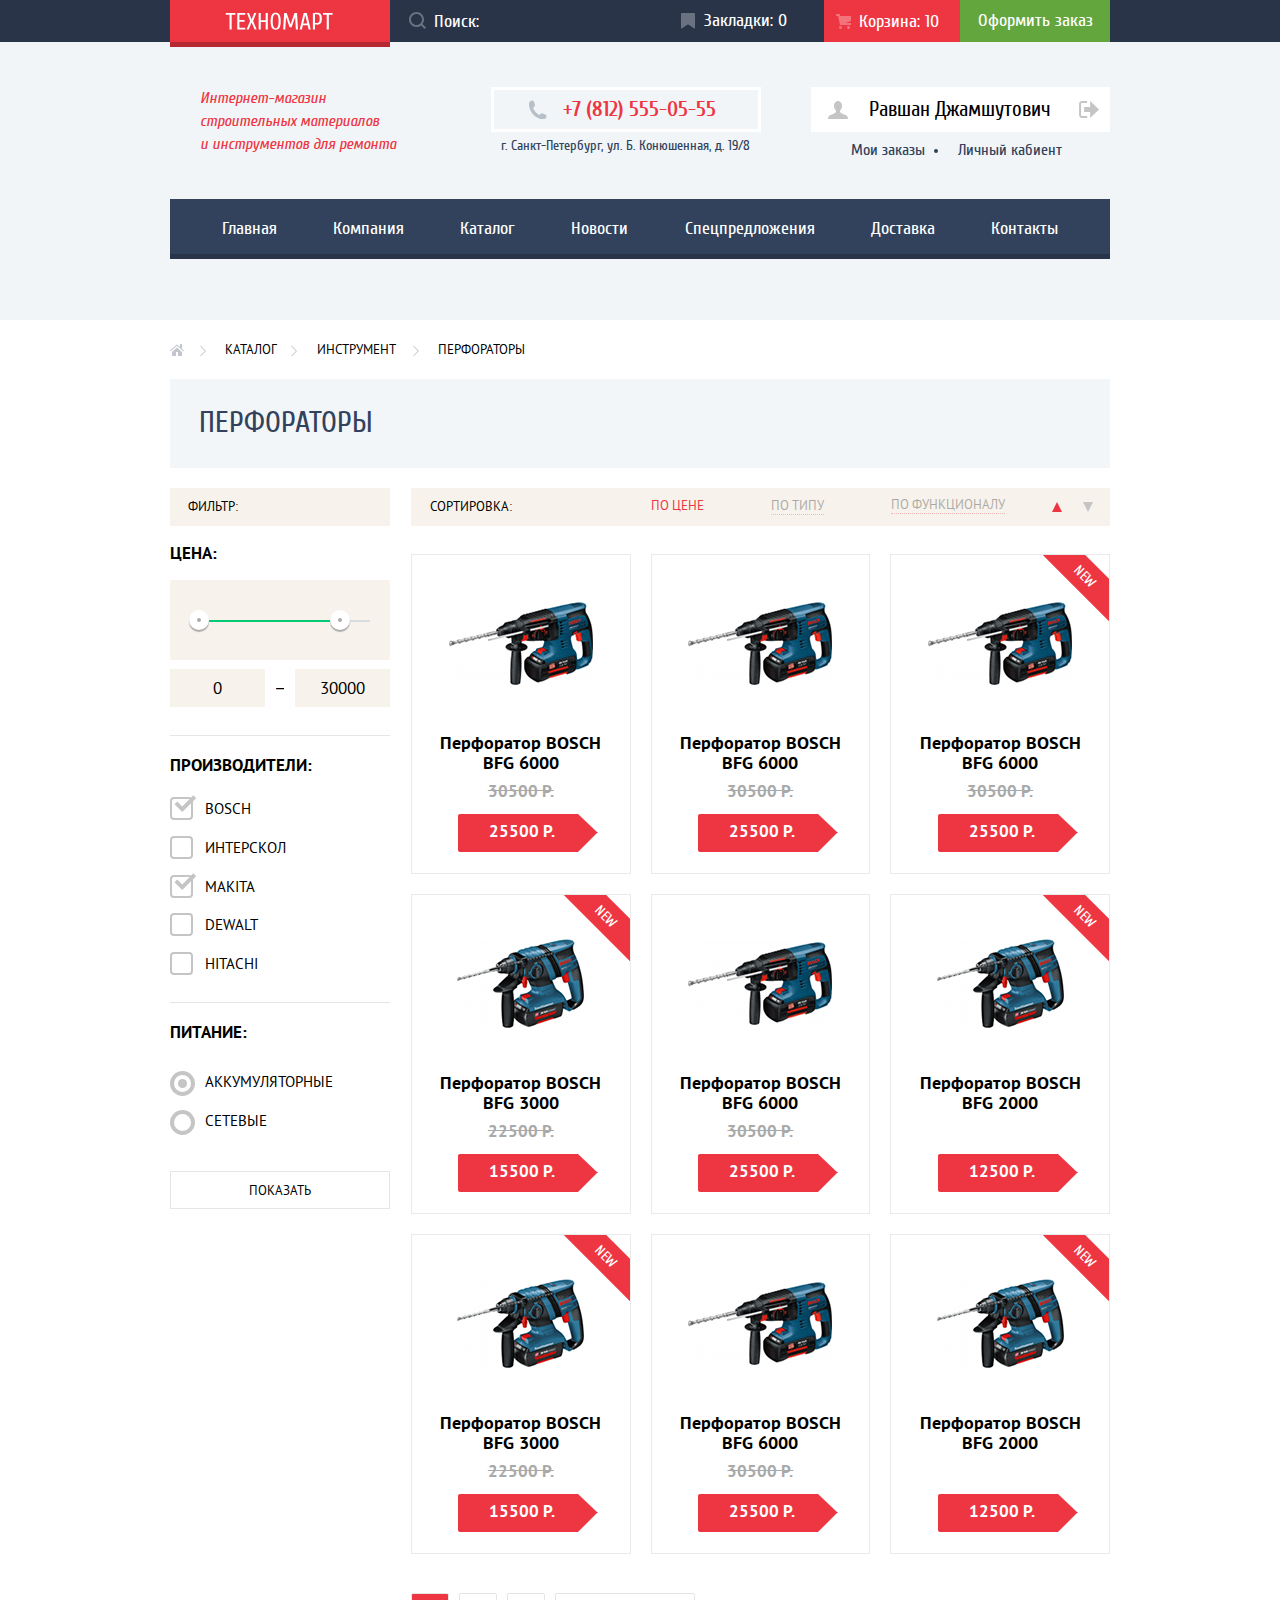
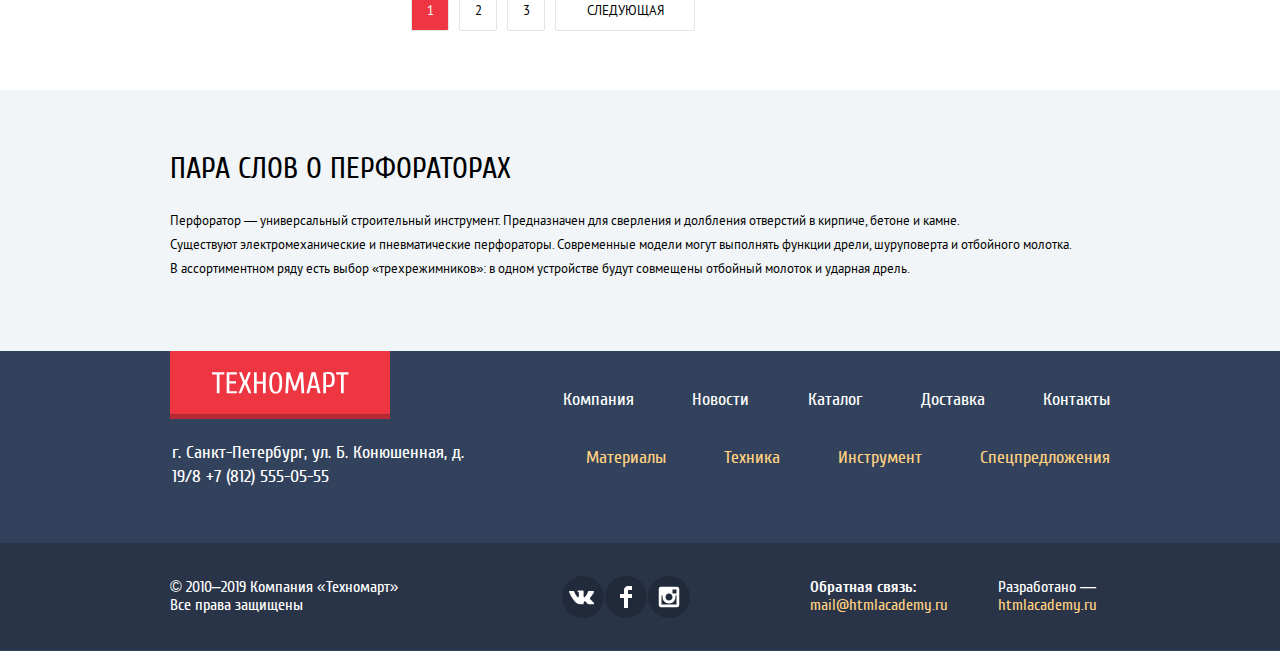
==== commit 11d9a574: "Правки под Perfect pixel" ====
--- a/catalog.html
+++ b/catalog.html
@@ -43,9 +43,7 @@
   </div>
 
   <div class="header__info container">
-    <p class="header__info-caption">Интернет-магазин - строительных материалов - и инструментов для ремонта</p>
+    <p class="header__info-caption">Интернет-магазин строительных материалов<br> и инструментов для ремонта</p>
 
     <address class="header__contacts header-contacts">
       <a class="header__phone" href="tel:+78125550555">
--- a/css/style.css
+++ b/css/style.css
@@ -173,14 +173,14 @@
   position: absolute;
   width: 100px;
   height: 30px;
-  top: 8px;
-  right: -28px;
+  top: 6px;
+  right: -26px;
   background-color: var(--basic-red);
   font-family: var(--font-classic);
   font-size: 14px;
   font-weight: normal;
   line-height: 1.28;
-  padding-top: 6px;
+  padding-top: 8px;
   text-transform: uppercase;
   text-align: center;
   color: var(--basic-white);
@@ -229,6 +229,7 @@
 .header {
   background-image: linear-gradient(to bottom, var(--basic-dark) 42px, var(--grey-lighten) 42px);
   margin-bottom: 60px;
+  min-height: 320px;
 }
 
 .page-catalog  .header{
@@ -253,7 +254,7 @@
   font-family: var(--font-classic);
   font-size: 18px;
   line-height: 1.33;
-  width: 100%;
+  width: 270px;
   height: 42px;
   padding-left: 42px;
 }
@@ -299,8 +300,8 @@
   line-height: 1.33;
   padding: 0;
   margin: 0;
-  height: 41px;
-  min-width: 450px;
+  height: 42px;
+  min-width: 446px;
 }
 
 .header__toolbar-item {
@@ -344,7 +345,7 @@
   line-height: 1.43;
   color: var(--basic-red);
   width: 197px;
-  margin: 0;
+  margin: 0 0 -2px 0;
 }
 
 .header-contacts {
@@ -373,6 +374,7 @@
   align-self: center;
   align-items: center;
   justify-content: center;
+  padding-right: 8px;
 }
 
 .header__phone-icon {
@@ -442,10 +444,10 @@
   list-style: none;
   display: flex;
   flex-wrap: wrap;
+  justify-content: space-between;
   align-items: center;
   padding: 0;
-  margin: 0;
-  margin-left: 25px;
+  margin: 0 28px 0 25px;
   min-height: 60px;
 }
 
@@ -510,6 +512,10 @@
   width: 299px;
 }
 
+.header__signin-item:first-child .header__signin-link {
+  padding-right: 6px;
+}
+
 .header__info-user .header__signin-link:last-child {
   width: 45px;
 }
@@ -532,13 +538,23 @@
   background-color: var(--basic-red);
 }
 
+.header__toolbar-link--basket {
+  padding: 1px 10px 0 0;
+  min-width: 136px;
+}
+
+.header__toolbar-link--bookmarks {
+  padding: 0px 20px 0px 0;
+  width: 160px;
+}
+
 /* Main */
 
 /* Promo section*/
 
 .promo__block {
   max-width: 300px;
-  height: 123px;
+  min-height: 123px;
   padding-top: 20px;
   padding-left: 22px;
   padding-bottom: 21px;
@@ -555,16 +571,18 @@
   line-height: 1.25;
   color: var(--basic-white);
   margin: 0 0 14px 0;
+  width: 140px;
 }
 
 .promo__block-link {
   font-size: 14px;
-  line-height: 1.28;
+  line-height: 1.29;
   text-transform: uppercase;
   color: var(--basic-white);
   background-color: var(--white-opacity-30);
-  padding: 10px 8px;
+  padding: 9px 6px;
   width: 135px;
+  min-height: 38px;
   display: inline-block;
   box-sizing: border-box;
   text-align: center;
@@ -575,12 +593,12 @@
 }
 
 .promo__block--materials .promo__block-icon {
-  top: 31px;
-  right: 41px;
+  top: 30px;
+  right: 43px;
 }
 
 .promo__block--tool .promo__block-icon {
-  top: 34px;
+  top: 33px;
   right: 31px;
 }
 
@@ -590,13 +608,17 @@
 }
 
 .promo__block--discounts .promo__block-icon {
-  top: 26px;
+  top: 25px;
   right: 45px;
 }
 
 .promo__block--delivery .promo__block-icon {
   top: 32px;
   right: 31px;
+}
+
+.promo__block--discounts .promo__block-title, .promo__block--delivery .promo__block-title{
+  margin-bottom: 10px;
 }
 
 .promo__block-link:hover, .promo__block-link:focus {
@@ -675,18 +697,23 @@
   position: absolute;
   top: 0;
   left: 0;
-  padding-top: 23px;
-  padding-left: 24px;
+  padding: 23px 24px 10px 24px;
   width: 100%;
   min-height: 104px;
   box-sizing: border-box;
 }
 
 .slider__btn {
+  font-size: 14px;
+  line-height: 1.28;
   padding: 11px 46px 9px 46px;
   position: absolute;
-  bottom: 27px;
+  bottom: 28px;
   left: 24px;
+  width: 192px;
+  min-height: 38px;
+  box-sizing: border-box;
+  text-align: center;
 }
 
 .slider__btn:hover, .slider__btn:focus {
@@ -708,13 +735,13 @@
 }
 
 .slider__back {
-  left: 24px;
-  top: 122px;
+  left: 17px;
+  top: 121px;
 }
 
 .slider__next {
-  right: 20px;
-  top: 122px;
+  right: 13px;
+  top: 118px;
   transform: rotate(180deg);
 }
 
@@ -750,7 +777,7 @@
 
 /* Popular header */
 .board {
-  margin-bottom: 70px;
+  margin-bottom: 69px;
 }
 
 .board__header {
@@ -820,7 +847,7 @@
 }
 
 .card__img-wrapper {
-  height: 170px;
+  height: 178px;
   display: flex;
 }
 
@@ -894,10 +921,11 @@
 .card__price-btn {
   position: relative;
   box-sizing: border-box;
-  margin: auto 0 0 0;
-  padding: 10px;
-  width: 141px;
+  margin: auto 5px 0 0;
+  padding: 9px 2px 9px 10px;
+  width: 120px;
   min-height: 38px;
+  border-radius: 2px 0 0 2px;
 }
 
 .card__price-btn::before,
@@ -926,7 +954,7 @@
   display: none;
   list-style: none;
   box-sizing: border-box;
-  height: 170px;
+  height: 178px;
   padding: 38px 0 0 0;
   font-family: var(--font-classic);
 }
@@ -995,7 +1023,7 @@
 }
 
 .service__container {
-  padding: 64px 0px 98px 0px;
+  padding: 64px 0px 64px 0px;
 }
 
 .service__title {
@@ -1010,7 +1038,7 @@
 .service__text {
   font-family: var(--font-additional);
   font-size: 13px;
-  line-height: 1.84;
+  line-height: 1.85;
   width: 395px;
   margin: 0;
   margin-bottom: 70px;
@@ -1114,7 +1142,7 @@
   position: absolute;
   width: 468px;
   height: 261px;
-  top: 24px;
+  top: 20px;
   right: 0;
   background-image: url("../img/delivery.png");
 }
@@ -1165,7 +1193,7 @@
 }
 
 .about__text:first-of-type {
-  margin-bottom: 28px;
+  margin-bottom: 26px;
 }
 
 .about__text:last-of-type {
@@ -1176,10 +1204,26 @@
   font-size: 18px;
   line-height: 1.33;
   margin-bottom: 12px;
+  position: relative;
 }
 
 .about__list {
-  margin:1px 0 20px 0;
+  margin:4px 0 20px -2px;
+  list-style: none;
+}
+
+.about__item::before {
+  content: "";
+  position: absolute;
+  width: 25px;
+  height: 2px;
+  top: 12px;
+  left: -37px;
+  background-color: var(--basic-red);
+}
+
+.about__item:last-child::before {
+  top: 9px;
 }
 
 .about__btn, .contacts__btn {
@@ -1200,7 +1244,7 @@
 }
 
 .contacts__text {
-  margin-bottom: 32px;
+  margin-bottom: 33px;
   width: 180px;
 }
 
@@ -1222,11 +1266,13 @@
   color: var(--basic-white);
   font-size: 18px;
   line-height: 1.33;
+  min-height: 300px;
 }
 
 .footer__nav {
   grid-column: -1 / -2;
   grid-row: 1 / -3;
+  margin-left: auto;
 }
 
 .footer__nav-list {
@@ -1236,7 +1282,7 @@
   flex-direction: row;
   justify-content: space-between;
   margin: 0;
-  width: 571px;
+  width: 547px;
 }
 
 .footer__nav-list--yellow {
@@ -1251,8 +1297,7 @@
 
 .footer__contacts {
   width: 321px;
-  margin-top: 22px;
-  margin-bottom: 54px;
+  margin: 22px 0 54px 2px;
 }
 
 .footer__nav-link, .footer__contacts-phone {
@@ -1286,7 +1331,7 @@
 }
 
 .footer__meta-social {
-  margin: auto;
+  margin: auto auto auto 161px;
 }
 
 .footer__meta-feedback {
@@ -1295,6 +1340,7 @@
 
 .footer__meta-development {
   max-width: 100px;
+  margin-right: 13px;
 }
 
 .footer__meta-title {
@@ -1309,6 +1355,7 @@
   flex-wrap: wrap;
   justify-content: center;
   padding: 0;
+  margin: 0;
 }
 
 .social__btn {
@@ -1317,8 +1364,8 @@
   background-color: var(--blue-darken);
   background-position: center;
   border-radius: 50%;
-  width: 44px;
-  height: 44px;
+  width: 42px;
+  height: 42px;
   margin-right: 1px;
 }
 
@@ -1425,13 +1472,13 @@
   padding: 10px 18px;
   height: 38px;
   box-sizing: border-box;
-  margin: 0 0 14px 0;
+  margin: 0 0 13px 0;
 }
 
 .filter__fieldset {
   border: none;
-  margin: 0 0 18px 0;
-  padding: 0 0 26px 0;
+  margin: 0 0 15px 0;
+  padding: 0 0 28px 0;
   box-sizing: border-box;
   border-bottom: 1px solid var(--basic-greylighten);
   text-transform: uppercase;
@@ -1513,12 +1560,8 @@
   overflow: hidden;
 }
 
-.filter__fieldset--brands {
-  margin-top: 15px;
-}
-
 .filter__fieldset--brands .filter__legend {
-  margin-bottom: 17.5px;
+  margin-bottom: 19px;
 }
 
 .filter__list {
@@ -1556,7 +1599,7 @@
 }
 
 .filter__checkbox + .filter__label::before {
-  top: -3px;
+  top: -2px;
   width: 23px;
   height: 23px;
   border: 2px solid var(--basic-greylight);
@@ -1591,12 +1634,12 @@
 
 .filter__fieldset--power {
   border: none;
-  margin-bottom: 37.15px;
+  margin-bottom: 40px;
   padding-bottom: 0;
 }
 
 .filter__fieldset--power .filter__legend{
-  margin-bottom: 23.35px;
+  margin-bottom: 25px;
 }
 
 .filter-fieldset-power .filter__item {
@@ -1604,7 +1647,7 @@
 }
 
 .filter__radio + .filter__label::before {
-  top: -4px;
+  top: -1px;
   width: 25px;
   height: 25px;
   border: 4px solid var(--basic-greylight);
@@ -1621,7 +1664,7 @@
   content: "";
   position: absolute;
   left: -27px;
-  top: 4px;
+  top: 7px;
   width: 9px;
   height: 9px;
   background-color: var(--basic-greylight);
@@ -1648,6 +1691,7 @@
 /* Sort */
 
 .sort {
+  font-family: var(--font-additional);
   background-color: var(--special-beige);
   text-transform: uppercase;
   padding: 0px 17px 0px 19px;
@@ -1672,9 +1716,10 @@
   align-items: center;
   flex-wrap: wrap;
   justify-content: space-between;
-  min-width: 334px;
-  padding: 6px 0;
+  min-width: 360px;
+  padding: 0;
   margin-left: auto;
+  margin-top: -2px;
 }
 
 .sort__item {
@@ -1682,7 +1727,7 @@
 }
 
 .sort__item:last-child {
-  margin: 0;
+  margin: -3px 6px 0 0px;
 }
 
 .sort__link {
@@ -1747,7 +1792,7 @@
   font-family: var(--font-additional);
   grid-column: -2 / -1;
   display: flex;
-  margin: 28px 0 0 0;
+  margin: 26px 0 0 0;
   padding: 0;
 }
 
@@ -1762,12 +1807,14 @@
   border-radius: 2px;
   box-sizing: border-box;
   height: 38px;
-  padding: 10px 15px;
+  min-width: 38px;
+  padding: 8px;
   font-size: 13px;
   line-height: 1.38;
   display: inline-block;
   color: var(--basic-black);
-  text-transform: uppercase;;
+  text-transform: uppercase;
+  text-align: center;
 }
 
 .pagination__btn--active {
@@ -1784,7 +1831,7 @@
 }
 
 .pagination__item:last-child .pagination__btn{
-  padding: 10px 31px 10px 32px;
+  min-width: 140px;
 }
 
 /* Catalog */
@@ -1793,6 +1840,8 @@
   background-color: var(--grey-lighten);
   padding-top: 64px;
   padding-bottom: 68px;
+  min-height: 261px;
+  box-sizing: border-box;
 }
 
 .catalog__description-title {
@@ -1800,6 +1849,7 @@
   font-size: 30px;
   line-height: 1;
   text-transform: uppercase;
+  margin: 0 0 25px 0;
 }
 
 .catalog__description-text {
@@ -1864,7 +1914,7 @@
   margin-bottom: 13px;
 }
 
-.modal-feedback__container, .modal-succes__wrapper {
+.modal-feedback__wrapper, .modal-succes__wrapper {
   position: absolute;
   bottom: 0;
   left: 0;
@@ -1903,6 +1953,7 @@
   width: 460px;
   height: 114px;
   padding: 6.29px 12px;
+  margin-top: 11px;
 }
 
 .modal-succes__btn, .modal-feedback__btn {
@@ -1972,7 +2023,7 @@
 
 .header__info {
   display: grid;
-  grid-template-columns: 197px 1fr 299px;
+  grid-template-columns: 240px 1fr 299px;
   gap: 20px;
   padding-left: 30px;
   min-height: 112px;
@@ -1983,7 +2034,7 @@
   display: grid;
   grid-template-columns: 1fr 1fr 1fr;
   gap: 20px;
-  margin-bottom: 60px;
+  margin-bottom: 58px;
 }
 
 .board__list {
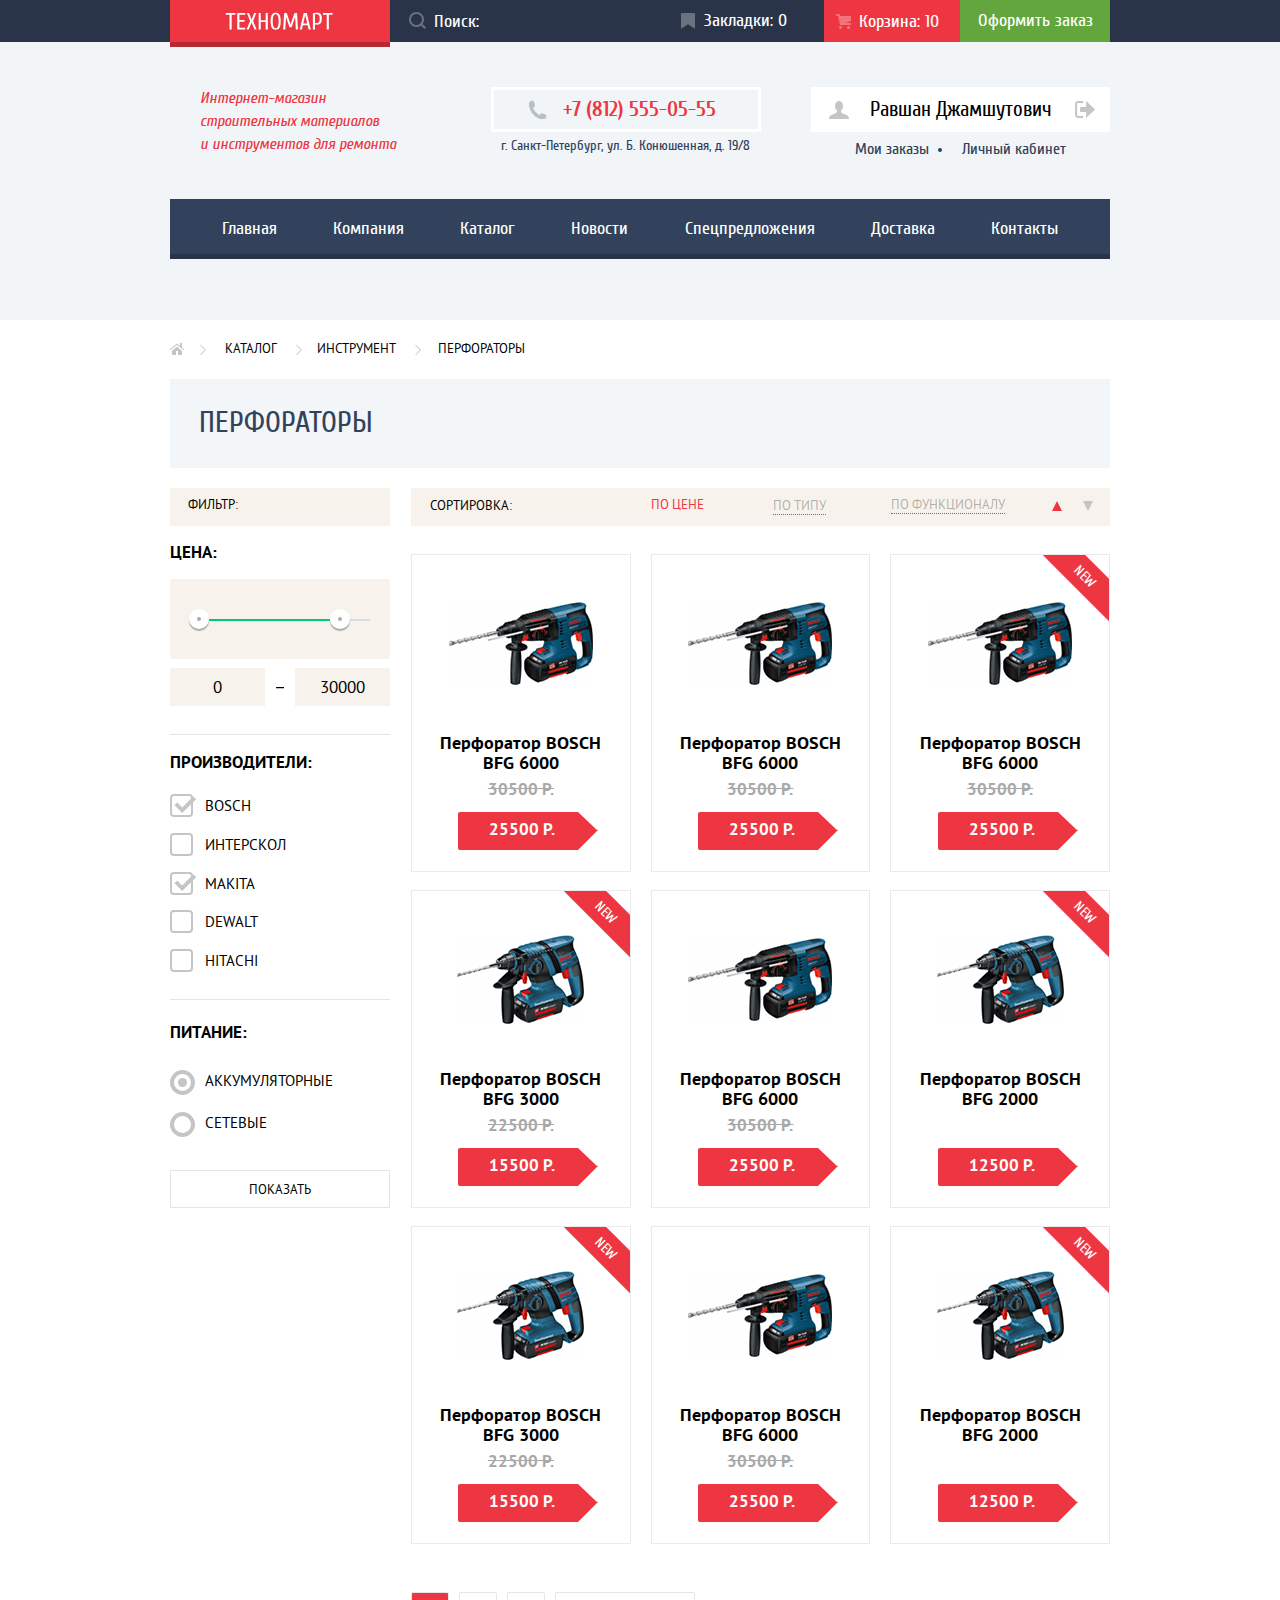
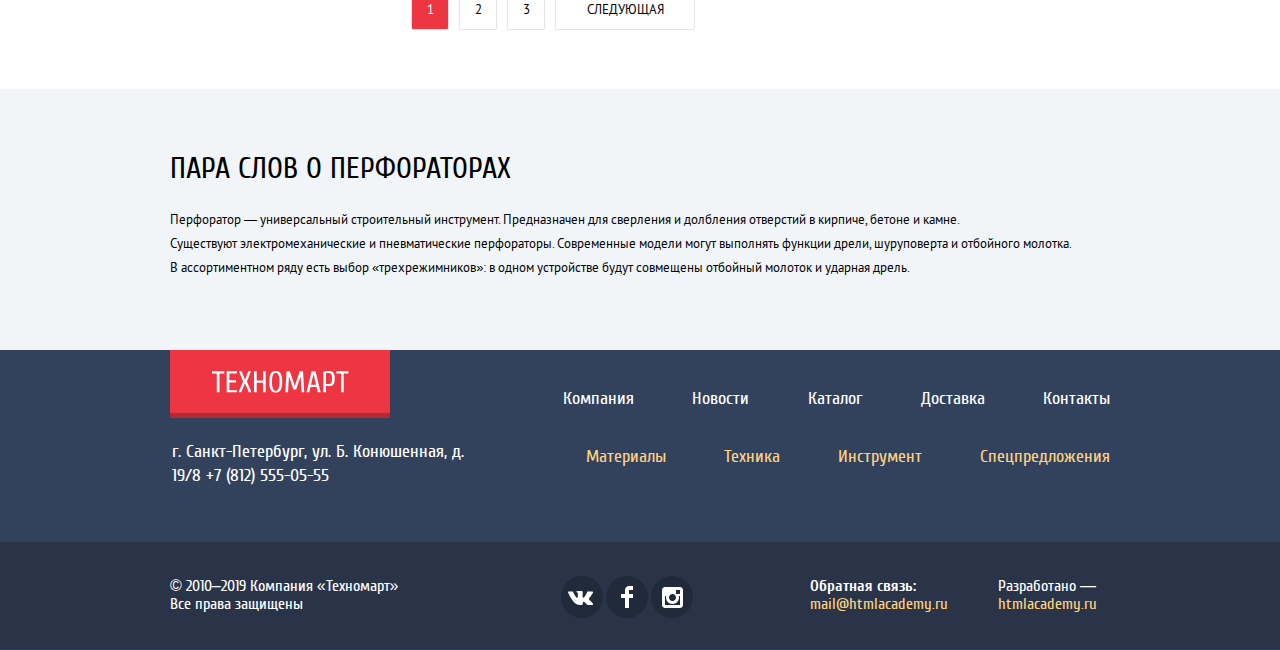
==== commit 0b3bcdac: "Правки по замечаниям, повторная проверка в perfect pixel" ====
--- a/catalog.html
+++ b/catalog.html
@@ -74,7 +74,7 @@
           <a class="header__profile-link" href="#!">Мои заказы</a>
         </li>
         <li class="header__profile-item">
-          <a class="header__profile-link" href="#!">Личный кабиент</a>
+          <a class="header__profile-link" href="#!">Личный кабинет</a>
         </li>
       </ul>
     </div>
--- a/css/style.css
+++ b/css/style.css
@@ -112,6 +112,7 @@
   --greylight-opacity-30: rgba(197, 197, 197, 0.3);
   --grey-darken-opacity-30: rgba(169, 169, 169, 0.3);
   --black-opacity-25: rgba(0,0,0,0.25);
+  --black-opacity-30: rgba(0,0,0,0.30);
   --black-opacity-24: rgba(0,0,0,0.24);
   --black-opacity-15: rgba(0,0,0,0.15);
 
@@ -139,6 +140,10 @@
   max-width: 100%;
   height: auto;
   display: block;
+}
+
+*:focus {
+  outline: 1px solid var(--basic-red);
 }
 
 /* Common */
@@ -233,7 +238,7 @@
 }
 
 .page-catalog  .header{
-  margin-bottom: 21px;
+  margin-bottom: 20px;
 }
 
 .header__toolbar {
@@ -494,8 +499,10 @@
 }
 
 .header__profile {
-  margin: 7px 0 0 0;
-  display: flex;
+  padding: 0;
+  margin: 6px 0 0 0;
+  display: flex;
+  justify-content: center;
 }
 
 .header__profile-link {
@@ -518,6 +525,7 @@
 
 .header__info-user .header__signin-link:last-child {
   width: 45px;
+  padding-left: 0px;
 }
 
 .header__signin-icon--user {
@@ -777,7 +785,7 @@
 
 /* Popular header */
 .board {
-  margin-bottom: 69px;
+  margin-bottom: 70px;
 }
 
 .board__header {
@@ -813,6 +821,10 @@
   box-sizing: border-box;
 }
 
+.board:not(.catalog) .board__btn {
+  margin-right: 4px;
+}
+
 /* Catalog products style */
 
 .catalog__list, .catalog__list-board {
@@ -823,9 +835,10 @@
   grid-column: -2 / -1;
   display: grid;
   grid-template-columns: 1fr 1fr 1fr;
-  gap: 20px;
+  grid-column-gap: 20px;
+  grid-row-gap: 18px;
   padding: 0;
-  margin-top: 28px;
+  margin: 28px 0 48px 0;
 }
 
 .card {
@@ -882,11 +895,15 @@
   line-height: 1.28;
   width: 135px;
   height: 38px;
+  cursor: pointer;
+  display: flex;
+  align-items: center;
+  justify-content: center;
 }
 
 .card__link {
   margin-top: auto;
-  margin-bottom: 7px;
+  margin-bottom: 5px;
 }
 
 .card__btn--buy {
@@ -973,6 +990,11 @@
 .card:hover, .card:focus {
   border: 1px solid transparent;
   box-shadow: 0px 4px 20px var(--black-opacity-15);
+}
+
+.card__btn-cart {
+  margin: 0 8px 2px 0;
+  opacity: 0.3;
 }
 
 /* Producer section */
@@ -1015,7 +1037,6 @@
 
 .service {
   background-color: var(--grey-lighten);
-  border: 1px solid var(--basic-black);
   margin-bottom: 70px;
   min-height: 522px;
   box-sizing: border-box;
@@ -1023,7 +1044,7 @@
 }
 
 .service__container {
-  padding: 64px 0px 64px 0px;
+  padding: 66px 0px 64px 0px;
 }
 
 .service__title {
@@ -1032,7 +1053,7 @@
   font-weight: normal;
   text-transform: uppercase;
   margin: 0;
-  margin-bottom: 25px;
+  margin-bottom: 23px;
 }
 
 .service__text {
@@ -1041,7 +1062,7 @@
   line-height: 1.85;
   width: 395px;
   margin: 0;
-  margin-bottom: 70px;
+  margin-bottom: 73px;
 }
 
 .service__list {
@@ -1095,6 +1116,8 @@
 
 .service__slider-title {
   color: var(--basic-dark-blue);
+  margin-top: -3px;
+  margin-bottom: 28px;
 }
 
 .service__slider-btn {
@@ -1208,8 +1231,9 @@
 }
 
 .about__list {
-  margin:4px 0 20px -2px;
+  margin: 3px 0 20px -2px;
   list-style: none;
+  padding: 0 0 0 40px;
 }
 
 .about__item::before {
@@ -1355,25 +1379,24 @@
   flex-wrap: wrap;
   justify-content: center;
   padding: 0;
-  margin: 0;
+  margin: 5px 0 0 -1px;
+}
+
+.social__item {
+  width: 44px;
+  height: 44px;
+  margin-right: 1px;
 }
 
 .social__btn {
-  position: relative;
-  display: block;
+  display: flex;
+  justify-content: center;
+  align-items: center;
   background-color: var(--blue-darken);
   background-position: center;
   border-radius: 50%;
   width: 42px;
   height: 42px;
-  margin-right: 1px;
-}
-
-.social__icon {
-  position: absolute;
-  top: 50%;
-  left: 50%;
-  transform: translate(-50%,-50%);
 }
 
 .footer__meta-link:active {
@@ -1398,7 +1421,7 @@
   align-items: center;
   flex-wrap: wrap;
   padding: 0;
-  margin: 0 0 20px 0;
+  margin: 0 0 21px 0;
 }
 
 .breadcrumbs__item {
@@ -1414,7 +1437,7 @@
 .breadcrumbs__icon-right {
   content: "";
   position: absolute;
-  right: -24px;
+  right: -26px;
   top: 4px;
 }
 
@@ -1428,7 +1451,7 @@
 }
 
 .breadcrumbs__item:nth-child(2n) .breadcrumbs__icon-right {
-  right: -21px;
+  right: -26px;
 }
 
 .breadcrumbs__item:nth-child(3n) {
@@ -1469,15 +1492,15 @@
   font-size: 13px;
   line-height: 1.38;
   text-transform: uppercase;
-  padding: 10px 18px;
+  padding: 8px 18px;
   height: 38px;
   box-sizing: border-box;
-  margin: 0 0 13px 0;
+  margin: 0 0 12px 0;
 }
 
 .filter__fieldset {
   border: none;
-  margin: 0 0 15px 0;
+  margin: 0 0 13px 0;
   padding: 0 0 28px 0;
   box-sizing: border-box;
   border-bottom: 1px solid var(--basic-greylighten);
@@ -1560,6 +1583,10 @@
   overflow: hidden;
 }
 
+.filter__fieldset--brands {
+  margin-bottom: 18px;
+}
+
 .filter__fieldset--brands .filter__legend {
   margin-bottom: 19px;
 }
@@ -1621,7 +1648,7 @@
   content: "";
   position: absolute;
   left: -31px;
-  top: -4px;
+  top: 0px;
   width: 23px;
   height: 18px;
   background-repeat: no-repeat;
@@ -1634,15 +1661,15 @@
 
 .filter__fieldset--power {
   border: none;
-  margin-bottom: 40px;
+  margin-bottom: 37.15px;
   padding-bottom: 0;
 }
 
-.filter__fieldset--power .filter__legend{
-  margin-bottom: 25px;
-}
-
-.filter-fieldset-power .filter__item {
+.filter__fieldset--power .filter__legend {
+  margin-bottom: 24px;
+}
+
+.filter__fieldset--power .filter__item:first-child {
   margin-bottom: 22.5px;
 }
 
@@ -1694,7 +1721,7 @@
   font-family: var(--font-additional);
   background-color: var(--special-beige);
   text-transform: uppercase;
-  padding: 0px 17px 0px 19px;
+  padding: 0px 17px 2px 19px;
   min-height: 38px;
   box-sizing: border-box;
   display: flex;
@@ -1726,14 +1753,18 @@
   margin-right: 10px;
 }
 
+.sort__item:nth-child(2) {
+  margin: 1px 6px 0 0px;
+}
+
 .sort__item:last-child {
-  margin: -3px 6px 0 0px;
+  margin: -1px 6px 0 0px;
 }
 
 .sort__link {
-  color: var(--basic-black);
+  color: var(--black-opacity-30);
   border-bottom: 1px dotted var(--basic-red);
-  opacity: var(--opacity-30);
+  position: relative;
 }
 
 .sort__link--active {
@@ -1792,7 +1823,7 @@
   font-family: var(--font-additional);
   grid-column: -2 / -1;
   display: flex;
-  margin: 26px 0 0 0;
+  margin: 0;
   padding: 0;
 }
 
@@ -1838,7 +1869,7 @@
 
 .catalog__description {
   background-color: var(--grey-lighten);
-  padding-top: 64px;
+  padding-top: 65px;
   padding-bottom: 68px;
   min-height: 261px;
   box-sizing: border-box;
@@ -1849,7 +1880,7 @@
   font-size: 30px;
   line-height: 1;
   text-transform: uppercase;
-  margin: 0 0 25px 0;
+  margin: 0 0 24px 0;
 }
 
 .catalog__description-text {
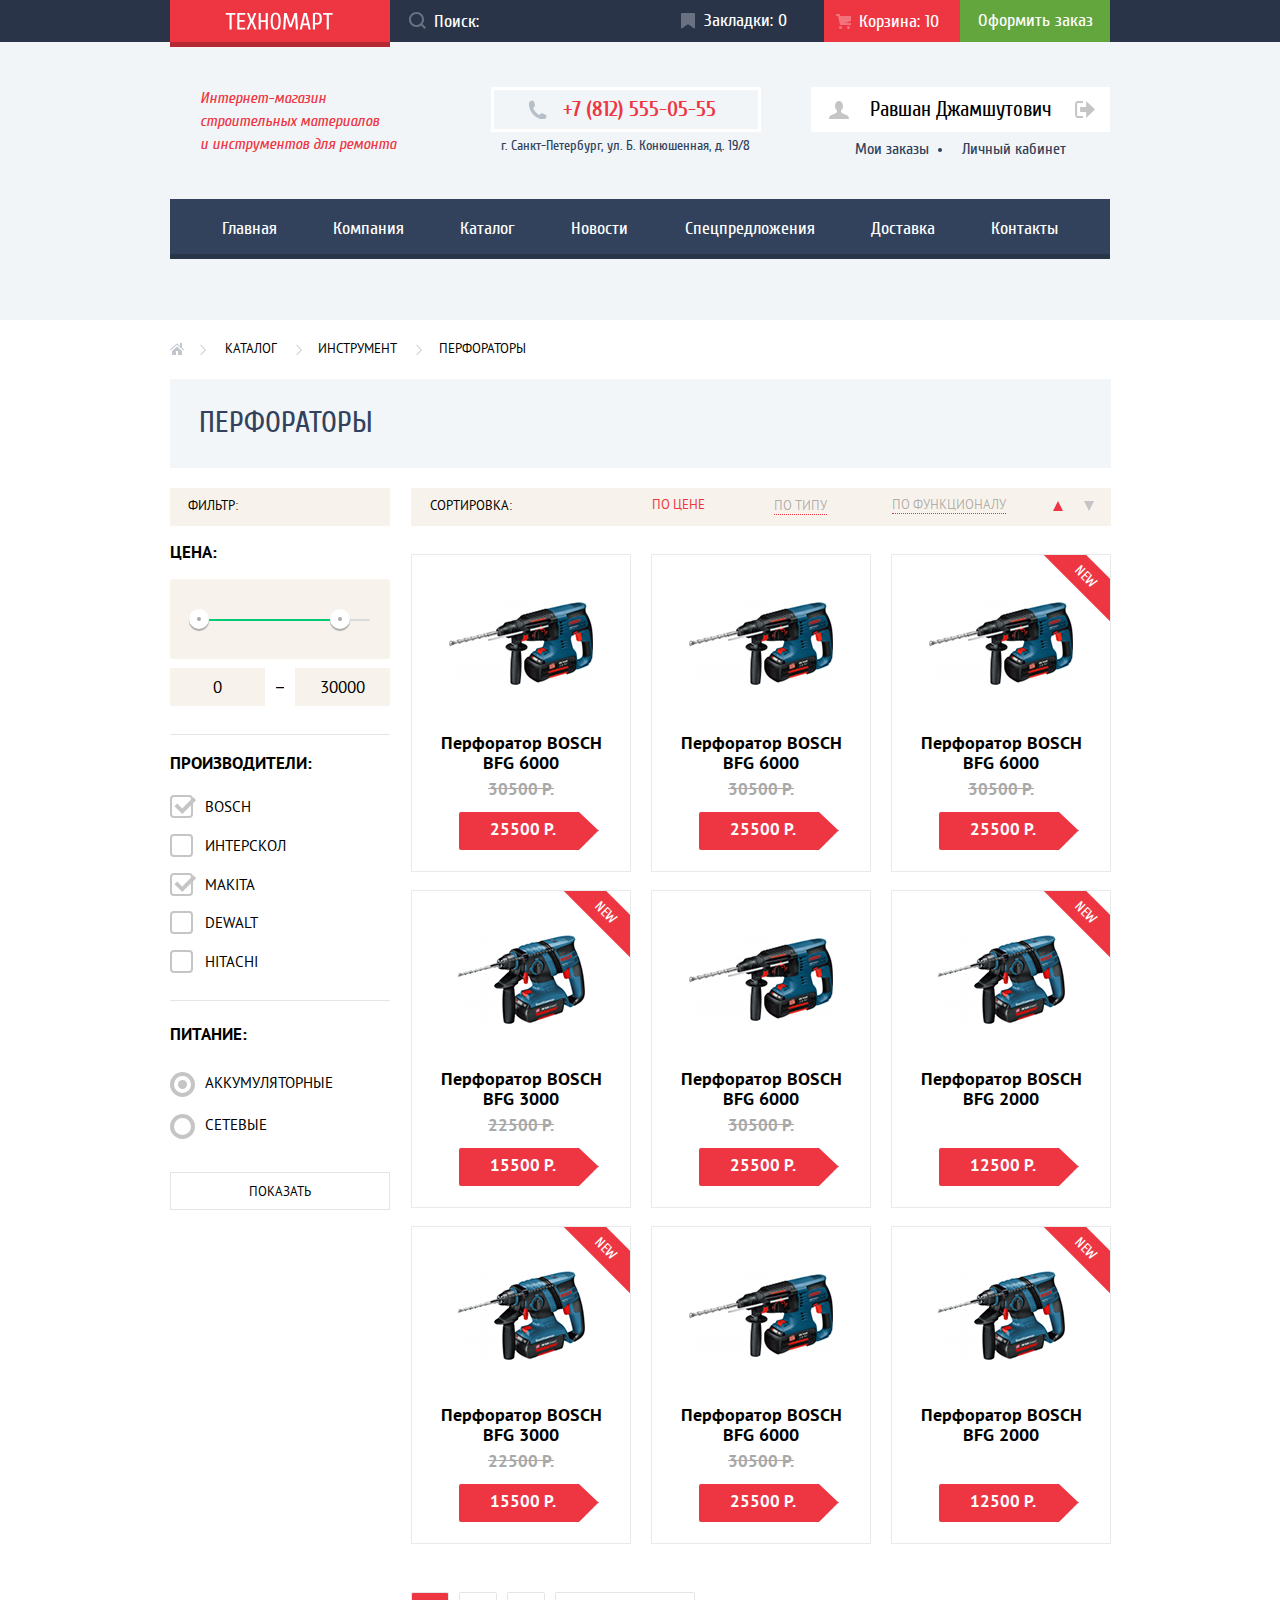
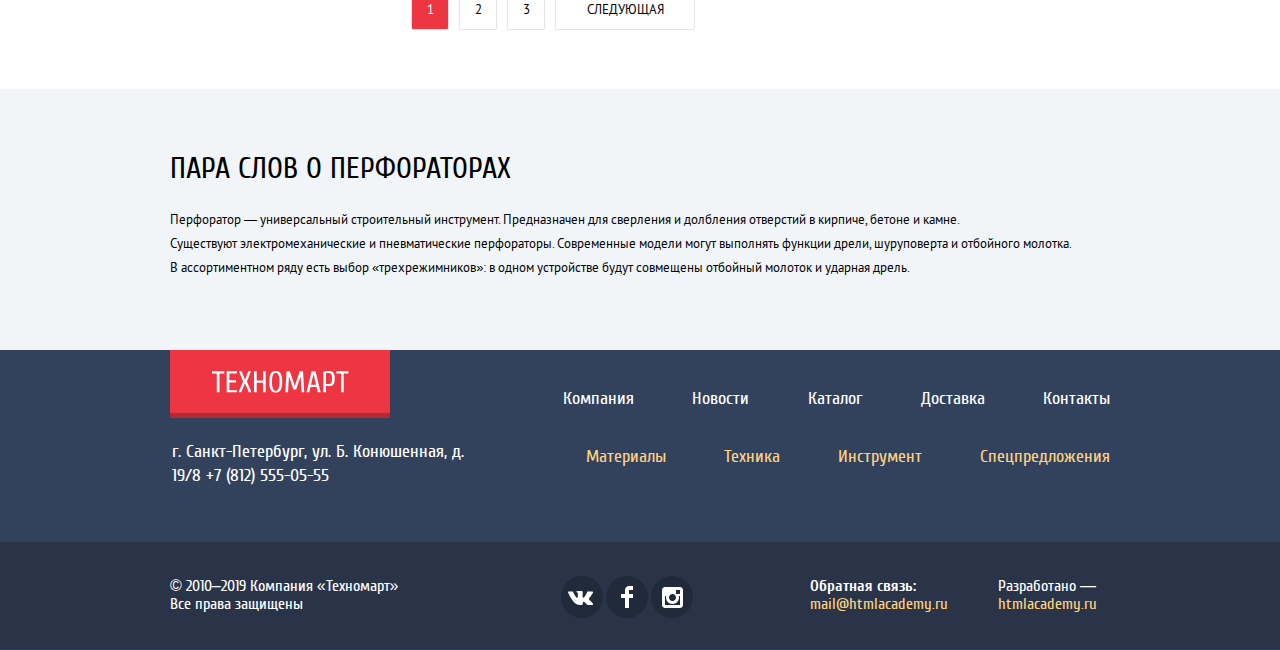
==== commit 8627686f: "Правки, применение префиксера, минификация скриптов" ====
--- a/catalog.html
+++ b/catalog.html
@@ -3,8 +3,8 @@
 <head>
   <meta charset="utf-8">
   <title>Каталог товаров - Техномарт</title>
-  <link rel="stylesheet" href="css/normalize.css">
-  <link rel="stylesheet" href="css/style.css">
+  <link rel="stylesheet" href="css/normalize.min.css">
+  <link rel="stylesheet" href="css/style.min.css">
 </head>
 <body class="page-body page-catalog">
 <header class="header">
@@ -656,6 +656,6 @@
 
 </svg>
 
-<script src="js/catalog.script.js"></script>
+<script src="js/catalog.script.min.js"></script>
 </body>
 </html>
--- a/css/style.min.css
+++ b/css/style.min.css
@@ -0,0 +1 @@
+@-webkit-keyframes bounce{0%{transform:translateY(-2000px)}70%{transform:translateY(30px)}90%{transform:translateY(-10px)}to{transform:translateY(0)}}@keyframes bounce{0%{transform:translateY(-2000px)}70%{transform:translateY(30px)}90%{transform:translateY(-10px)}to{transform:translateY(0)}}@-webkit-keyframes shake{0%,to{transform:translateX(0)}10%,30%,50%,70%,90%{transform:translateX(-10px)}20%,40%,60%,80%{transform:translateX(10px)}}@keyframes shake{0%,to{transform:translateX(0)}10%,30%,50%,70%,90%{transform:translateX(-10px)}20%,40%,60%,80%{transform:translateX(10px)}}@font-face{font-family:"Cuprum";font-style:normal;font-weight:400;src:local("Cuprum"),local("Cuprum Regular"),local("Cuprum-Regular"),url(../fonts/cuprum.woff2) format("woff2"),url(../fonts/cuprum.woff) format("woff");font-display:swap}@font-face{font-family:"Cuprum";font-style:italic;font-weight:400;src:local("Cuprum Italic"),local("Cuprum-Italic"),url(../fonts/cuprumitalic.woff2) format("woff2"),url(../fonts/cuprumitalic.woff) format("woff");font-display:swap}@font-face{font-family:"Cuprum";font-style:normal;font-weight:700;src:local("Cuprum Bold"),local("Cuprum-Bold"),url(../fonts/cuprumbold.woff2) format("woff2"),url(../fonts/cuprumbold.woff) format("woff");font-display:swap}@font-face{font-family:"Cuprum";font-style:italic;font-weight:700;src:local("Cuprum Bold Italic"),local("Cuprum-Bold-Italic"),url(../fonts/cuprumbolditalic.woff2) format("woff2"),url(../fonts/cuprumbolditalic.woff) format("woff");font-display:swap}@font-face{font-family:"PT Sans";font-style:normal;font-weight:400;src:local("PT Sans"),local("PTSans-Regular"),url(../fonts/ptsans.woff2) format("woff2"),url(../fonts/ptsans.woff) format("woff");font-display:swap}@font-face{font-family:"PT Sans";font-style:normal;font-weight:700;src:local("PT Sans Bold"),local("PTSans-Bold"),url(../fonts/ptsansbold.woff2) format("woff2"),url(../fonts/ptsansbold.woff) format("woff");font-display:swap}:root{--basic-black: #000000;--basic-white: #FFFFFF;--basic-dark: #293449;--basic-dark-blue: #32425C;--basic-red: #EE3643;--basic-green: #63A63E;--basic-grey: #3D546F;--basic-greylight: #C5C5C5;--basic-greylighten: #E5E5E5;--basic-blue: #3BBCE3;--basic-orange: #FFBF47;--basic-orangelight: #FFC047;--special-lilac: #DC91D8;--special-beige: #F7F3EC;--special-green:#00ca74;--special-greenlight: #8ED78F;--special-grey:#F4F4F4;--special-grey-scale: #D7DCDE;--special-grey-toogle: #ABABAB;--special-grey-chechbox-hover: #B5B5B5;--special-red:#ff5357;--red-dark: #CA2C37;--red-darken: #BA2732;--beige-light: #F9F5F0;--grey-light: #EAEAEA;--grey-darken: #A9A9A9;--grey-lighten: #F1F5F7;--green-dark: #518534;--green-darken: #367315;--green-light: #5FBB2D;--blue-dark: #405069;--blue-darken: #212a3a;--blue-lighten: #F2F6F8;--special-yellowlight: #FFD180;--dark-blue-active: #1D2739;--black-active: #161D29;--opacity-active: 0.5;--opacity-30: 0.3;--white-opacity-30: rgba(255,255,255,0.3);--greylight-opacity-30: rgba(197, 197, 197, 0.3);--grey-darken-opacity-30: rgba(169, 169, 169, 0.3);--black-opacity-25: rgba(0,0,0,0.25);--black-opacity-30: rgba(0,0,0,0.30);--black-opacity-24: rgba(0,0,0,0.24);--black-opacity-15: rgba(0,0,0,0.15);--font-classic: "Cuprum", Arial, sans-serif;--font-additional: "PT Sans", Arial, sans-serif}body{min-width:940px;margin:0;padding:0;font-family:var(--font-classic);font-size:13px;line-height:1.84;color:var(--basic-black)}a{text-decoration:none}img{max-width:100%;height:auto;display:block}.logo{background-color:var(--basic-red);box-shadow:inset 0 -5px 0 var(--black-opacity-24);display:inline-block}.logo:active{background-color:var(--red-darken)}.container{width:940px;margin:0 auto}.visually-hidden{position:absolute;clip:rect(0 0 0 0);width:1px;height:1px;margin:-1px;padding:0;overflow:hidden;border:0}.status-new{position:absolute;width:100px;height:30px;top:6px;right:-26px;font-family:var(--font-classic);font-size:14px;font-weight:400;line-height:1.28;padding-top:8px;text-align:center;box-sizing:border-box;-ms-transform:rotate(45deg);transform:rotate(45deg)}.btn,.btn--white,.status-new{background-color:var(--basic-red);color:var(--basic-white);text-transform:uppercase}.btn--white{background-color:var(--basic-white);color:var(--basic-black)}.btn-exit{position:absolute;background:0 0;border:0;cursor:pointer}.footer__contacts,.header-contacts{font-style:normal}.header__logo{margin:0;box-sizing:border-box;width:220px;height:47px;padding:12px 57px 17px 55px}.header{background-image:linear-gradient(to bottom,var(--basic-dark) 42px,var(--grey-lighten) 42px);margin-bottom:60px;min-height:320px}.page-catalog .header{margin-bottom:20px}.header__toolbar{display:-ms-flexbox;display:flex;-ms-flex-wrap:wrap;flex-wrap:wrap;-ms-flex-pack:justify;justify-content:space-between;margin-bottom:40px}.search{position:relative}.search__input{background-color:var(--basic-dark);border:0;color:var(--basic-white);font-family:var(--font-classic);font-size:18px;line-height:1.33;width:270px;height:42px;padding-left:42px}.header__toolbar-icon-search{position:absolute;content:"";width:17px;height:17px;top:12px;left:17px;opacity:.3}.search__input::-webkit-input-placeholder{color:var(--basic-white);opacity:1}.search__input::-moz-placeholder{color:var(--basic-white);opacity:1}.search__input:-ms-input-placeholder{color:var(--basic-white);opacity:1}.search__input::placeholder{color:var(--basic-white);opacity:1}.search:focus .header__toolbar-icon-search,.search:hover .header__toolbar-icon-search{opacity:1}.search:focus-within .search__input{color:var(--basic-black);background-color:var(--basic-white);border:0}.search:focus .header__toolbar-icon-search path,.search:focus-within .header__toolbar-icon-search path{fill:var(--basic-red)}.search:focus .header__toolbar-icon-search,.search:focus-within .header__toolbar-icon-search{opacity:1}.header__toolbar-list{display:-ms-flexbox;display:flex;-ms-flex-align:center;align-items:center;-ms-flex-pack:end;justify-content:flex-end;list-style:none;font-size:18px;line-height:1.33;padding:0;margin:0;height:42px;min-width:446px}.header__toolbar-item{height:42px}.header__toolbar-link{color:var(--basic-white);padding:9px 16px;height:42px;display:-ms-flexbox;display:flex;-ms-flex-align:center;align-items:center;-ms-flex-pack:center;justify-content:center;box-sizing:border-box}.header__toolbar-icon{opacity:var(--opacity-30)}.header__toolbar-icon--bookmarks{margin-right:9px}.header__toolbar-icon--basket{margin-right:8px}.header__toolbar-link:focus .header__toolbar-icon,.header__toolbar-link:hover .header__toolbar-icon{opacity:1}.header__toolbar-link:active{background-color:var(--black-active);opacity:var(--opacity-active)}.header__info-caption{font-style:italic;font-size:16px;line-height:1.43;color:var(--basic-red);width:197px;margin:0 0 -2px}.header-contacts{text-align:center;display:-ms-flexbox;display:flex;-ms-flex-direction:column;flex-direction:column}.header__adress{font-size:14px;line-height:1.71;color:var(--basic-dark-blue);margin:3px 0 0}.header__phone{display:-ms-flexbox;display:flex;box-sizing:border-box;font-weight:700;font-size:21px;line-height:1.42;width:270px;min-height:45px;color:var(--basic-red);border:3px solid var(--basic-white);-ms-flex-item-align:center;align-self:center;-ms-flex-align:center;align-items:center;-ms-flex-pack:center;justify-content:center;padding-right:8px}.header__phone:focus{outline:1px solid var(--basic-red)}.header__phone-icon{margin-right:16px}.header__signin-btns{list-style:none;display:-ms-flexbox;display:flex;padding:0;margin:0;-ms-flex-pack:end;justify-content:flex-end}.header__signin-item:first-child{width:121px}.header__signin-item:last-child{margin-left:10px;width:150px}.header__signin-link{display:-ms-flexbox;display:flex;box-sizing:border-box;font-size:21px;line-height:1;text-align:center;color:var(--basic-black);background-color:var(--basic-white);min-height:45px;width:100%;-ms-flex-align:center;align-items:center;-ms-flex-pack:center;justify-content:center}.header__signin-icon--login{margin-right:6px}.header__profile-link:focus,.header__profile-link:hover,.header__signin-link:focus,.header__signin-link:hover{color:var(--basic-red)}.header__signin-link:focus .header__signin-icon path,.header__signin-link:hover .header__signin-icon path{fill:var(--basic-grey)}.header__profile-link:active,.header__signin-link:active{color:var(--basic-greylight)}.header__signin-link:active .header__signin-icon path{fill:var(--basic-greylight)}.header__nav{background-color:var(--basic-dark-blue);box-shadow:inset 0 -5px 0 var(--basic-dark);margin-bottom:60px}.header__nav-list{list-style:none;display:-ms-flexbox;display:flex;-ms-flex-wrap:wrap;flex-wrap:wrap;-ms-flex-pack:justify;justify-content:space-between;-ms-flex-align:center;align-items:center;padding:0;margin:0 28px 0 25px;min-height:60px}.header__nav-item{height:60px}.header__nav-link{display:block;color:var(--basic-white);font-size:18px;line-height:1.33;box-sizing:border-box;padding:18px 24px 20px 27px;cursor:pointer;height:55px}.header__nav-link:focus,.header__nav-link:hover{background-color:var(--basic-dark)}.header__nav-link:active{opacity:var(--opacity-active);background-color:var(--dark-blue-active)}.header__profile-item{color:var(--basic-dark-blue);list-style:none}.header__profile-item:first-child{margin-right:12px}.header__profile-item:last-child::before{content:'';list-style-type:disc;float:left;display:list-item;width:1px;margin:0 8px 0 12px}.header__profile{padding:0;margin:6px 0 0;display:-ms-flexbox;display:flex;-ms-flex-pack:center;justify-content:center}.header__profile-link{font-size:16px;line-height:1.12;color:var(--basic-dark-blue)}.header__info-user .header__signin-link{padding:10px}.header__info-user .header__signin-btns{width:299px}.header__signin-item:first-child .header__signin-link{padding-right:6px}.header__info-user .header__signin-link:last-child{width:45px;padding-left:0}.header__signin-icon--user{margin-right:21px}.header__toolbar-item:last-child{min-width:150px;background-color:var(--basic-green)}.header__toolbar-item:last-child:focus,.header__toolbar-item:last-child:hover{background-color:var(--green-light)}.header__toolbar-link--active{min-width:136px;background-color:var(--basic-red)}.header__toolbar-link--basket{padding:1px 10px 0 0;min-width:136px}.header__toolbar-link--bookmarks{padding:0 20px 0 0;width:160px}.promo__block{max-width:300px;min-height:123px;padding-top:20px;padding-left:22px;padding-bottom:21px;display:-ms-grid;display:grid;-ms-grid-columns:1fr;grid-template-columns:1fr;overflow:hidden;position:relative;box-sizing:border-box}.promo__block-title{font-weight:700;font-size:24px;line-height:1.25;color:var(--basic-white);margin:0 0 14px;width:140px}.promo__block-link{font-size:14px;line-height:1.29;text-transform:uppercase;color:var(--basic-white);background-color:var(--white-opacity-30);padding:9px 6px;width:135px;min-height:38px;display:inline-block;box-sizing:border-box;text-align:center}.promo__block-icon{position:absolute}.promo__block--materials .promo__block-icon{top:30px;right:43px}.promo__block--tool .promo__block-icon{top:33px;right:31px}.promo__block--technics .promo__block-icon{top:31px;right:31px}.promo__block--discounts .promo__block-icon{top:25px;right:45px}.promo__block--delivery .promo__block-icon{top:32px;right:31px}.promo__block--delivery .promo__block-title,.promo__block--discounts .promo__block-title{margin-bottom:10px}.promo__block-link:focus,.promo__block-link:hover{background-color:var(--greylight-opacity-30)}.promo__block-link:active{background-color:var(--grey-darken-opacity-30)}.promo__block--materials{background-color:var(--basic-orange)}.promo__block--tool{background-color:var(--basic-blue)}.promo__block--technics{background-color:var(--special-lilac)}.promo__block--delivery,.promo__block--discounts{background-color:var(--special-greenlight);grid-column:-1/-2;-ms-grid-row:2;-ms-grid-row-span:1;grid-row:2/3}.promo__block--delivery{background-color:var(--basic-orangelight);-ms-grid-row:3;grid-row:3/4}.promo__slider{color:var(--basic-white);grid-column:1/-2;-ms-grid-row:2;-ms-grid-row-span:2;grid-row:2/4;position:relative}.slider__list{list-style:none;margin:0;padding:0}.slider__title{font-weight:700;font-size:36px;line-height:1;text-transform:uppercase;color:var(--basic-white);margin:0;padding-bottom:5px}.slider__desc{font-size:18px;line-height:1.33;margin:0}.slider__item{display:none}.slider__item--show{display:block}.slider__btn,.slider__item-wrapper{position:absolute;box-sizing:border-box}.slider__item-wrapper{background-color:var(--black-opacity-25);top:0;left:0;padding:23px 24px 10px;width:100%;min-height:104px}.slider__btn{font-size:14px;line-height:1.28;padding:11px 46px 9px;bottom:28px;left:24px;width:192px;min-height:38px;text-align:center}.slider__btn:focus,.slider__btn:hover{background-color:var(--red-dark)}.slider__btn:active{background-color:var(--red-darken)}.slider__back,.slider__next,.slider__toggles{position:absolute}.slider__back,.slider__next{cursor:pointer}.slider__back,.slider__next,.slider__toggle{border:0;background-color:transparent}.slider__back{left:17px;top:121px}.slider__next{right:13px;top:118px;-ms-transform:rotate(180deg);transform:rotate(180deg)}.slider__toggles{display:-ms-flexbox;display:flex;width:30px;-ms-flex-pack:justify;justify-content:space-between;bottom:36px;left:295px}.slider__toggle{position:relative;margin:0;padding:0;width:10px;height:10px;background-color:var(--basic-white);border-radius:50%;cursor:pointer}.slider__toggle--active:before{content:"";position:absolute;top:2px;left:2px;width:6px;height:6px;background-color:var(--basic-red);border-radius:50%}.slider__back:focus,.slider__next:focus,.slider__toggle:focus{outline:1px solid var(--basic-red)}.board{margin-bottom:70px}.board__header{background-color:var(--beige-light);min-height:89px;display:-ms-flexbox;display:flex;-ms-flex-pack:justify;justify-content:space-between;-ms-flex-wrap:wrap;flex-wrap:wrap;-ms-flex-align:center;align-items:center;margin-bottom:20px;padding:14px 14px 14px 28px;box-sizing:border-box}.board__title{color:var(--basic-dark-blue);font-size:30px;line-height:1;font-weight:400;text-transform:uppercase;margin:0;padding:0;max-width:700px}.board__btn{padding:11px 24px 9px;min-width:192px;min-height:38px;text-align:center;font-size:14px;line-height:1.28;box-sizing:border-box}.board:not(.catalog) .board__btn{margin-right:4px}.catalog__list,.catalog__list-board{list-style:none}.catalog__list{grid-column:-2/-1;display:-ms-grid;display:grid;-ms-grid-columns:1fr 20px 1fr 20px 1fr;grid-template-columns:1fr 1fr 1fr;grid-column-gap:20px;grid-row-gap:18px;padding:0;margin:28px 0 48px}.card,.card__img-wrapper{display:-ms-flexbox;display:flex}.card{border:1px solid var(--grey-light);font-family:var(--font-additional);font-weight:700;font-size:17px;line-height:1.05;text-align:center;position:relative;min-height:318px;padding-bottom:21px;box-sizing:border-box;-ms-flex-wrap:wrap;flex-wrap:wrap;-ms-flex-direction:column;flex-direction:column;-ms-flex-align:center;align-items:center;overflow:hidden}.card__img-wrapper{height:178px}.card__title{font-size:18px;line-height:1.11;color:var(--basic-black);width:185px;min-height:43px;margin:0}.card__discount{color:var(--grey-darken);text-transform:uppercase;margin-bottom:13px;min-height:18px}.card__item{margin-bottom:10px}.card__img{margin:auto}.card__btn{border-radius:2px;text-transform:uppercase;font-size:14px;line-height:1.28;width:135px;height:38px;cursor:pointer;display:-ms-flexbox;display:flex;-ms-flex-align:center;align-items:center;-ms-flex-pack:center;justify-content:center}.card__link{margin-top:auto;margin-bottom:5px}.card__link:focus{text-decoration:underline}.card__btn--buy{border:0;background-color:var(--basic-green);box-shadow:inset 0 -3px 0 var(--green-darken);color:var(--basic-white)}.card__btn--buy:focus,.card__btn--buy:hover{background-color:var(--green-light)}.card__btn--buy:active{background-color:var(--green-dark)}.card__btn--bookmark{border:3px solid var(--basic-green);background-color:var(--basic-white);color:var(--basic-dark-blue)}.card__btn--bookmark:focus,.card__btn--bookmark:hover{border:3px solid var(--basic-dark-blue)}.card__btn--bookmark:active{opacity:var(--opacity-active)}.card__price-btn{position:relative;box-sizing:border-box;margin:auto 5px 0 0;padding:9px 2px 9px 10px;width:120px;min-height:38px;border-radius:2px 0 0 2px}.card__price-btn::after,.card__price-btn::before{content:'';position:absolute;left:100%;width:0;height:0;border-style:solid}.card__price-btn::before{top:0;border-width:19px 0 0 20px;border-color:transparent transparent transparent var(--basic-red)}.card__price-btn::after{bottom:0;border-width:20px 20px 0 0;border-color:var(--basic-red) transparent transparent transparent}.card__list{display:none;list-style:none;box-sizing:border-box;height:178px;padding:38px 0 0;font-family:var(--font-classic)}.card:focus .card__list,.card:hover .card__list{display:-ms-flexbox;display:flex;-ms-flex-direction:column;flex-direction:column}.card:focus .card__img-wrapper,.card:hover .card__img-wrapper{display:none}.card:focus,.card:hover{border:1px solid transparent;box-shadow:0 4px 20px var(--black-opacity-15)}.card__btn-cart{margin:0 8px 2px 0;opacity:.3}.producer{list-style:none;display:-ms-grid;display:grid;-ms-grid-columns:1fr 20px 1fr 20px 1fr 20px 1fr;grid-template-columns:repeat(4,1fr);gap:20px;padding:0;margin:0}.producer__link img{width:auto;margin:0 auto}.producer__link{border:1px solid var(--grey-light);width:220px;height:145px;box-sizing:border-box;display:-ms-flexbox;display:flex;-ms-flex-align:center;align-items:center;-ms-flex-pack:center;justify-content:center}.producer__link:active,.producer__link:focus,.producer__link:hover{box-shadow:0 4px 20px var(--black-opacity-15)}.producer__link:active{opacity:var(--opacity-active)}.service{background-color:var(--grey-lighten);margin-bottom:70px;min-height:522px;box-sizing:border-box;overflow:hidden}.service__container{padding:66px 0 64px}.service__title{font-size:30px;line-height:1;font-weight:400;text-transform:uppercase;margin:0 0 23px}.service__text{font-family:var(--font-additional);font-size:13px;line-height:1.85;width:395px;margin:0 0 73px}.service__list{list-style:none;padding:0;margin:0 80px 0 0;position:relative}.service__list::after{position:absolute;content:"";background-image:url(../img/services-border.png);width:10px;height:279px;top:-40px;right:0}.service__btn{text-align:left;font-weight:700;font-size:21px;line-height:1.42;color:var(--basic-white);border:0;width:240px;padding:13.5px 22px 17.5px;cursor:pointer}.service__btn:not(.service__btn--active){background-color:var(--basic-dark-blue);box-shadow:inset 0 1px 0 var(--blue-dark);-webkit-filter:drop-shadow(0 1px 0 var(--basic-dark));filter:drop-shadow(0 1px 0 var(--basic-dark))}.service__btn--active{color:var(--basic-dark-blue);background-color:var(--basic-white)}.service__btn:focus:not(.service__btn--active),.service__btn:hover:not(.service__btn--active){background-color:var(--basic-dark);color:var(--basic-white)}.service__slider-title{color:var(--basic-dark-blue);margin-top:-3px;margin-bottom:28px}.service__slider-btn{font-size:14px;line-height:1.28;text-transform:uppercase;color:var(--basic-white);background-color:var(--special-red);width:195px;height:38px;border-radius:2px;border:0;cursor:pointer}.service__slider{position:relative;min-width:620px;display:none}.service__slider .service__text{margin:0}.service__slider--active{display:block}.service__slider--delivery .service__text{width:278px}.service__slider--warranty .service__text{width:319px}.service__slider--credit .service__text{width:280px;margin-bottom:26px}.service__slider--delivery::before{content:"";position:absolute;width:468px;height:261px;top:20px;right:0;background-image:url(../img/delivery.png)}.service__slider--warranty::before{content:"";position:absolute;width:389px;height:283px;top:1px;right:-8px;background-image:url(../img/warranty.png)}.service__slider--credit::before{content:"";position:absolute;width:465px;height:285px;top:0;right:-10px;background-image:url(../img/credit.png)}.about__contacts{width:300px}.about__wrapper{margin-right:180px}.about__title,.contacts__title{font-size:30px;line-height:1;font-weight:400;text-transform:uppercase;margin:0 0 24px}.about__text,.contacts__text{font-family:var(--font-additional);font-size:13px;line-height:1.84;margin:0}.about__text:first-of-type{margin-bottom:26px}.about__text:last-of-type{width:385px}.about__item{font-size:18px;line-height:1.33;margin-bottom:12px;position:relative}.about__list{margin:3px 0 20px -2px;list-style:none;padding:0 0 0 40px}.about__item::before{content:"";position:absolute;width:25px;height:2px;top:12px;left:-37px;background-color:var(--basic-red)}.about__item:last-child::before{top:9px}.about__btn,.contacts__btn{padding:11px 11px 9px;font-size:14px;line-height:1.28;display:inline-block;text-align:center;box-sizing:border-box}.about__btn{width:220px}.contacts__btn{width:300px}.contacts__text{margin-bottom:33px;width:180px}.contacts__link img{margin-bottom:25px}.contacts__link:focus{outline:1px solid var(--basic-red)}.footer__logo{padding:20px 41px 25px;width:220px;height:68px;box-sizing:border-box}.footer{background-color:var(--basic-dark-blue);color:var(--basic-white);font-size:18px;line-height:1.33;min-height:300px}.footer__nav{grid-column:-1/-2;grid-row:1/-3;margin-left:auto}.footer__nav-list{list-style:none;display:-ms-flexbox;display:flex;-ms-flex-wrap:wrap;flex-wrap:wrap;-ms-flex-direction:row;flex-direction:row;-ms-flex-pack:justify;justify-content:space-between;margin:0;width:547px}.footer__nav-list--yellow{width:524px;margin-left:auto}.footer__nav-list:first-of-type{margin-top:37px;margin-bottom:34px}.footer__contacts{width:321px;margin:22px 0 54px 2px}.footer__contacts-phone,.footer__nav-link{color:var(--basic-white)}.footer__contacts-phone:focus{text-decoration:underline;color:var(--basic-red)}.footer__meta-link:focus,.footer__meta-link:hover,.footer__nav-link:focus,.footer__nav-link:hover{text-decoration:underline}.footer__nav-link:active{text-decoration:none;opacity:var(--opacity-active)}.footer__meta-link,.footer__nav-list--yellow .footer__nav-link{color:var(--special-yellowlight)}.footer__meta{background-color:var(--basic-dark);font-size:16px;line-height:1.12}.footer__meta-copyright{max-width:231px}.footer__meta-social{margin:auto auto auto 161px}.footer__meta-feedback{width:188px}.footer__meta-development{max-width:100px;margin-right:13px}.footer__meta-title{font-size:16px;line-height:1.12;margin:0}.social__list{list-style:none;display:-ms-flexbox;display:flex;-ms-flex-wrap:wrap;flex-wrap:wrap;-ms-flex-pack:center;justify-content:center;padding:0;margin:5px 0 0 -1px}.social__item{width:44px;height:44px;margin-right:1px}.social__btn{display:-ms-flexbox;display:flex;-ms-flex-pack:center;justify-content:center;-ms-flex-align:center;align-items:center;background-color:var(--blue-darken);background-position:center;border-radius:50%;width:42px;height:42px}.footer__meta-link:active{color:var(--basic-red);text-decoration:none}.social__btn:focus,.social__btn:hover{background-color:var(--basic-red)}.breadcrumbs{list-style:none;font-family:var(--font-additional);font-size:0;line-height:1.38;text-transform:uppercase;grid-column:1/-1;display:-ms-flexbox;display:flex;-ms-flex-align:center;align-items:center;-ms-flex-wrap:wrap;flex-wrap:wrap;padding:0;margin:0 0 21px}.breadcrumbs__item{position:relative;margin-right:41px;height:18px}.breadcrumbs__item:first-child{margin-right:55px}.breadcrumbs__icon-right{content:"";position:absolute;right:-26px;top:4px}.breadcrumbs__item:first-child .breadcrumbs__link{position:absolute;top:2px}.breadcrumbs__item:first-child .breadcrumbs__icon-right{left:29px}.breadcrumbs__item:nth-child(2n) .breadcrumbs__icon-right{right:-26px}.breadcrumbs__item:nth-child(3n){margin-right:42px}.breadcrumbs__link{color:var(--basic-black);font-size:13px}.breadcrumbs__link:focus{color:var(--basic-red)}.catalog__title{width:100%;background-color:var(--blue-lighten);font-weight:400;font-size:30px;line-height:1;text-transform:uppercase;color:var(--basic-dark-blue);padding:29px 0 30px 29px;grid-column:1/-1;-ms-grid-row:2;-ms-grid-row-span:1;grid-row:2/3;box-sizing:border-box;margin:0 0 20px}.catalog__filter{-ms-grid-column:1;-ms-grid-column-span:1;grid-column:1/2;-ms-grid-row:3;-ms-grid-row-span:3;grid-row:3/6;font-family:var(--font-additional)}.filter__fieldset,.filter__title{box-sizing:border-box;text-transform:uppercase}.filter__title{background-color:var(--special-beige);font-size:13px;line-height:1.38;padding:9px 18px;height:38px;margin:0 0 11px}.filter__fieldset{border:0;margin:0 0 13px;padding:0 0 28px;border-bottom:1px solid var(--basic-greylighten)}.filter__fieldset:last-of-type{border-bottom:none}.filter__legend{display:block;font-size:17px;font-weight:700;line-height:1.76;margin:0 0 11px;padding:1px 0 0}.filter__range-controls{position:relative;background-color:var(--special-beige);width:220px;height:80px;border-radius:3px;margin:0}.filter__scale{position:absolute;top:50%;left:20px;width:180px;height:2px;background-color:var(--special-grey-scale)}.filter__bar{height:2px;background-color:var(--special-green)}.filter__range-toggle{position:absolute;width:4px;height:4px;top:30px;padding:0;border:8px solid var(--basic-white);background-color:var(--special-grey-toogle);border-radius:50%;box-shadow:0 2px 1px 0 var(--special-grey-toogle);cursor:pointer}.filter__max-price:focus,.filter__min-price:focus,.filter__range-toggle:focus,.filter__submit:focus{outline:1px solid var(--basic-red)}.filter__price-controls{display:-ms-flexbox;display:flex;-ms-flex-pack:justify;justify-content:space-between;-ms-flex-align:center;align-items:center;margin-top:9px;font-size:0}.filter__max-price,.filter__min-price{border:0;width:95px;height:38px;background-color:var(--special-beige);padding:10px;text-align:center;box-sizing:border-box;font-size:17px;line-height:1.76}.filter__price-controls-space{font-size:16px;width:8px;overflow:hidden}.filter__fieldset--brands{margin-bottom:18px}.filter__fieldset--brands .filter__legend{margin-bottom:19px}.filter__list{list-style:none;margin:0;padding:0;font-size:15px;line-height:1.26}.filter__item{margin-bottom:20px}.filter__item:last-child{margin-bottom:0}.filter__label{position:relative;margin-left:35px;cursor:pointer}.filter__checkbox-icon{display:none}.filter__checkbox+.filter__label::before,.filter__radio+.filter__label::before{content:"";position:absolute;left:-35px;box-sizing:border-box}.filter__checkbox+.filter__label::before{top:-2px;width:23px;height:23px;border:2px solid var(--basic-greylight);border-radius:4px}.filter__checkbox:focus+.filter__label::before,.filter__checkbox:hover+.filter__label::before{border:2px solid var(--special-grey-chechbox-hover)}.filter__checkbox:disabled+.filter__label,.filter__radio:disabled+.filter__label{opacity:.3}.filter__checkbox:checked+.filter__label .filter__checkbox-icon{display:block;content:"";position:absolute;left:-31px;top:0;width:23px;height:18px;background-repeat:no-repeat}.filter__checkbox:focus+.filter__label .filter__checkbox-icon path,.filter__checkbox:hover+.filter__label .filter__checkbox-icon path{fill:var(--special-grey-chechbox-hover)}.filter__fieldset--power{border:0;margin-bottom:37.15px;padding-bottom:0}.filter__fieldset--power .filter__legend{margin-bottom:24px}.filter__fieldset--power .filter__item:first-child{margin-bottom:22.5px}.filter__radio+.filter__label::before{top:-1px;width:25px;height:25px;border:4px solid var(--basic-greylight);border-radius:50%}.filter__radio:focus+.filter__label::before,.filter__radio:hover+.filter__label::before{border:4px solid var(--special-grey-chechbox-hover)}.filter__radio:checked+.filter__label::after{display:block;content:"";position:absolute;left:-27px;top:7px;width:9px;height:9px;background-color:var(--basic-greylight);border-radius:50%}.filter__radio:focus+.filter__label::after,.filter__radio:hover+.filter__label::after{background-color:var(--special-grey-chechbox-hover)}.filter__submit,.sort{text-transform:uppercase;box-sizing:border-box}.filter__submit{border:1px solid var(--basic-greylighten);background-color:var(--basic-white);width:220px;height:38px;padding:10px;text-align:center;line-height:1.38}.sort{font-family:var(--font-additional);background-color:var(--special-beige);padding:0 17px 2px 19px;width:700px;min-height:38px;display:-ms-flexbox;display:flex;-ms-flex-align:center;align-items:center}.sort__title{font-size:13px;line-height:1.38;margin:0 20px 0 0}.sort__list{list-style:none;display:-ms-flexbox;display:flex;-ms-flex-align:center;align-items:center;-ms-flex-wrap:wrap;flex-wrap:wrap;-ms-flex-pack:justify;justify-content:space-between;min-width:360px;padding:0;margin:-2px 0 0 auto}.sort__item{margin-right:10px}.sort__item:nth-child(2){margin:1px 6px 0 0}.sort__item:last-child{margin:-1px 6px 0 0}.sort__link{color:var(--black-opacity-30);border-bottom:1px dotted var(--basic-red);position:relative}.sort__link--active{border:0;color:var(--basic-red);opacity:1}.sort__link:focus,.sort__link:hover{border-bottom:1px solid var(--basic-red);opacity:1}.sort__method{display:-ms-flexbox;display:flex;-ms-flex-align:center;align-items:center;margin-left:41px}.sort__type{width:0;height:0;border-left:5.5px solid transparent;border-right:5.5px solid transparent}.sort__type--ascending:not(.sort__type--active){border-bottom:10px solid var(--basic-greylight)}.sort__type--descending:not(.sort__type--active){margin-left:21px;border-top:10px solid var(--basic-greylight)}.sort__type--ascending{border-bottom:10px solid var(--basic-red)}.sort__type--descending{border-top:10px solid var(--basic-red)}.sort__type--ascending:focus,.sort__type--ascending:hover{border-bottom:10px solid var(--basic-black)}.sort__type--descending:focus,.sort__type--descending:hover{border-top:10px solid var(--basic-black)}.pagination{list-style:none;font-family:var(--font-additional);grid-column:-2/-1;display:-ms-flexbox;display:flex;margin:0;padding:0}.pagination__item{margin-right:10px}.pagination__btn{background:var(--basic-white);border:1px solid var(--basic-greylighten);border-radius:2px;box-sizing:border-box;height:38px;min-width:38px;padding:8px;font-size:13px;line-height:1.38;display:inline-block;color:var(--basic-black);text-transform:uppercase;text-align:center}.pagination__btn--active{background-color:var(--basic-red);color:var(--basic-white)}.pagination__btn:focus,.pagination__btn:hover{border:1px solid var(--basic-greylight)}.pagination__btn:active{border:1px solid var(--basic-red)}.pagination__item:last-child .pagination__btn{min-width:140px}.catalog__description{background-color:var(--grey-lighten);padding-top:65px;padding-bottom:68px;min-height:261px;box-sizing:border-box}.catalog__description-title{font-weight:400;font-size:30px;line-height:1;text-transform:uppercase;margin:0 0 24px}.catalog__description-text{font-family:var(--font-additional);font-size:13px;line-height:1.84;margin:0}.modal{position:fixed;top:0;right:0;bottom:0;left:0;margin:auto;color:var(--basic-black);background-color:var(--basic-white);border-top:7px solid var(--basic-red);box-sizing:border-box;-webkit-filter:drop-shadow(0 4px 20px var(--black-opacity-15));filter:drop-shadow(0 4px 20px var(--black-opacity-15));overflow:hidden;display:none}.modal--show{display:block;-webkit-animation:bounce .6s;animation:bounce .6s}.modal--error{-webkit-animation:shake .6s;animation:shake .6s}.modal-feedback{width:620px;height:430px;font-size:18px;line-height:1.33}.modal-map{width:943px;height:449px}.modal-succes{width:620px;height:282px}.modal-feedback__form{display:-ms-flexbox;display:flex;-ms-flex-wrap:wrap;flex-wrap:wrap;-ms-flex-pack:justify;justify-content:space-between;padding:39px 80px 37px}.modal-feedback__label{width:220px;margin-bottom:13px}.modal-feedback__wrapper,.modal-succes__wrapper{position:absolute;bottom:0;left:0;display:-ms-flexbox;display:flex;-ms-flex-pack:center;justify-content:center;-ms-flex-align:center;align-items:center;width:100%;min-height:112px;background-color:var(--special-grey)}.modal-feedback__input{margin-top:11px;width:220px;height:38px;padding:7px 12px}.modal-feedback__input,.modal-feedback__textarea{font-family:var(--font-additional);border-radius:2px;box-sizing:border-box;font-size:13px;border:2px solid var(--grey-darken);line-height:1.85}.modal-feedback__input::-webkit-input-placeholder,.modal-feedback__textarea::-webkit-input-placeholder{color:var(--grey-darken)}.modal-feedback__input::-moz-placeholder,.modal-feedback__textarea::-moz-placeholder{color:var(--grey-darken)}.modal-feedback__input:-ms-input-placeholder,.modal-feedback__textarea:-ms-input-placeholder{color:var(--grey-darken)}.modal-feedback__input::placeholder,.modal-feedback__textarea::placeholder{color:var(--grey-darken)}.modal-feedback__textarea{resize:none;width:460px;height:114px;padding:6.29px 12px;margin-top:11px}.modal-feedback__btn,.modal-succes__btn{font-size:14px;line-height:1.28;height:38px}.modal-feedback__btn{width:460px}.modal-succes__btn{width:192px;display:-ms-flexbox;display:flex;-ms-flex-pack:center;justify-content:center;-ms-flex-align:center;align-items:center}.modal-succes__btn:first-child{margin-right:10px}.modal-feedback__btn-exit{right:11px;top:14px}.modal-map__btn-exit{right:10px;top:10px}.modal-succes__btn-exit{right:11px;top:11px}.modal-succes__description{display:-ms-flexbox;display:flex;-ms-flex-pack:center;justify-content:center;-ms-flex-align:center;align-items:center;font-weight:700;font-size:24px;line-height:1.25;margin:66px 0 0}.modal-succes__icon{position:absolute;top:48px;left:81px}.page{height:100%}.page-body{min-height:100%;display:-ms-grid;display:grid;-ms-grid-rows:-webkit-min-content 1fr -webkit-min-content;-ms-grid-rows:min-content 1fr min-content;grid-template-rows:-webkit-min-content 1fr -webkit-min-content;grid-template-rows:min-content 1fr min-content;-ms-flex-line-pack:start;align-content:start}.header__info{-ms-grid-columns:240px 20px 1fr 20px 299px;grid-template-columns:240px 1fr 299px;padding-left:30px;min-height:112px;box-sizing:border-box}.board__list,.header__info,.promo{display:-ms-grid;display:grid;gap:20px}.promo{-ms-grid-columns:1fr 20px 1fr 20px 1fr;grid-template-columns:1fr 1fr 1fr;margin-bottom:58px}.board__list{-ms-grid-columns:1fr 20px 1fr 20px 1fr 20px 1fr;grid-template-columns:repeat(4,1fr);margin:0;padding:0}.about__container,.service__content{display:-ms-flexbox;display:flex}.about__container{margin-bottom:70px;min-height:356px}.page-catalog .catalog{display:-ms-grid;display:grid;-ms-grid-columns:220px 21px 1fr;grid-template-columns:220px 1fr;grid-column-gap:21px;margin-bottom:59px}.footer__container{display:-ms-grid;display:grid;-ms-grid-columns:auto auto;grid-template-columns:auto auto;min-height:192px}.footer__meta-container{display:-ms-flexbox;display:flex;-ms-flex-pack:justify;justify-content:space-between;-ms-flex-align:center;align-items:center;min-height:107px}.about__btn:focus,.board__btn:focus,.contacts__btn:focus,.service__slider-btn:focus{background-color:var(--red-dark)}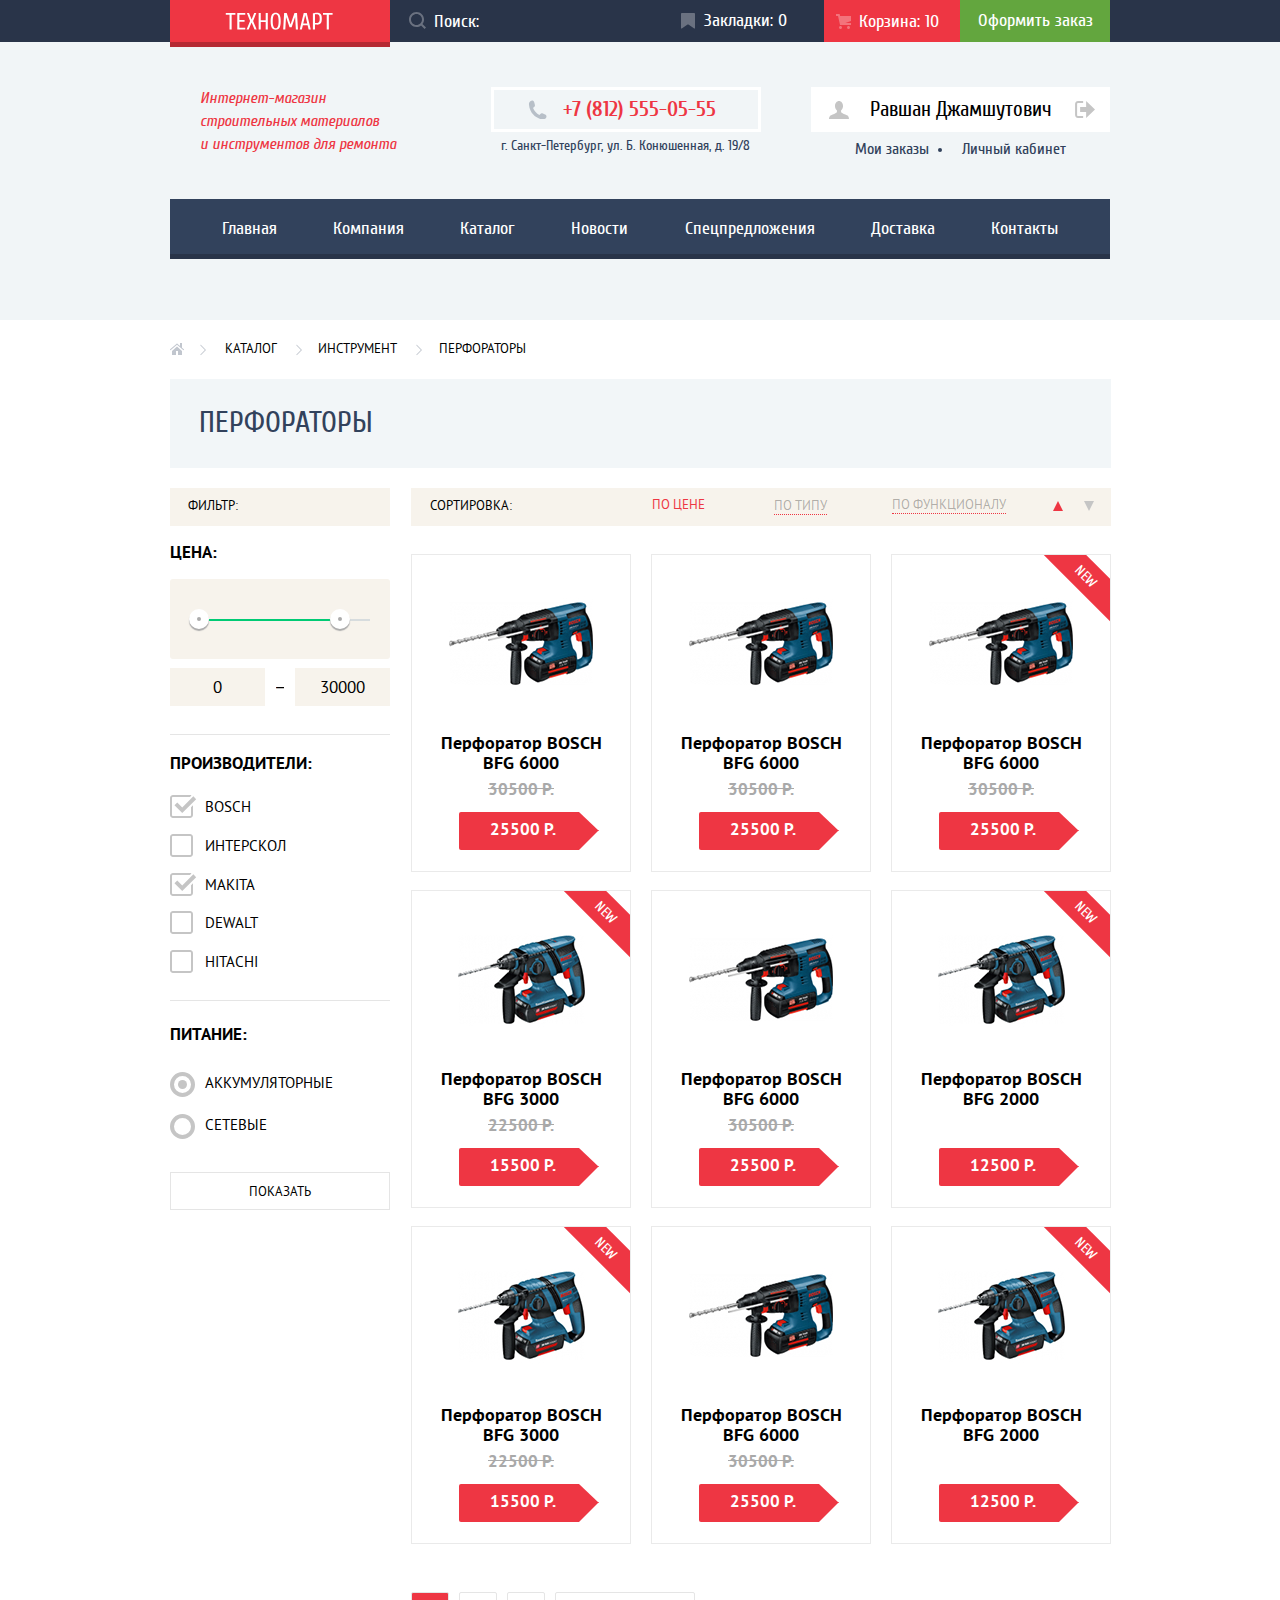
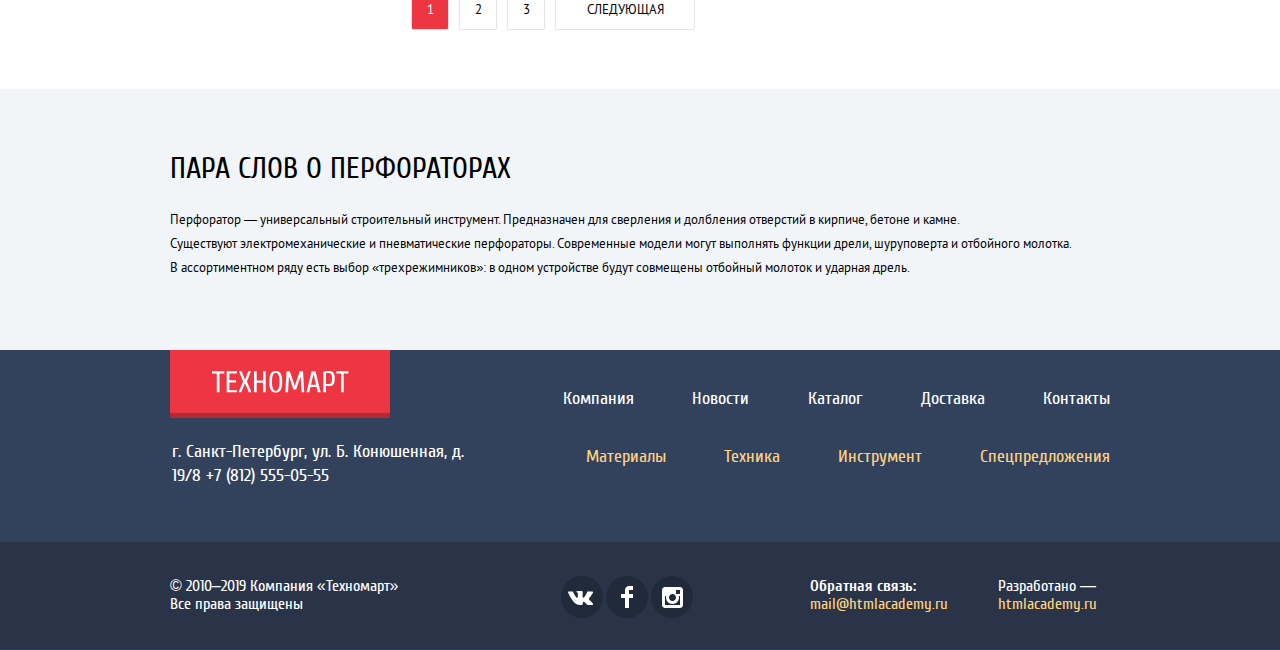
==== commit f86a1a3c: "Правки по защите" ====
--- a/catalog.html
+++ b/catalog.html
@@ -162,8 +162,13 @@
             <li class="filter__item">
               <input class="visually-hidden filter__checkbox" type="checkbox" name="Bosch" id="Bosch" checked>
               <label class="filter__label" for="Bosch">
-                <svg class="filter__checkbox-icon" width="23" height="18" viewBox="0 0 23 18" fill="none" xmlns="http://www.w3.org/2000/svg">
-                  <path d="M3.28505 6.48598L0.456055 9.31497L8.23905 17.098L22.1711 3.16598L19.3431 0.336975L8.23905 11.439L3.28505 6.48598Z" fill="#C5C5C5"/>
+                <svg class="filter__checkbox-icon filter__checkbox-icon--unchecked" width="23" height="23" viewBox="0 0 23 23" fill="none" xmlns="http://www.w3.org/2000/svg" aria-hidden="true">
+                  <path fill-rule="evenodd" clip-rule="evenodd" d="M3 0H20C21.65 0 23 1.35 23 3V20C23 21.65 21.65 23 20 23H3C1.35 23 0 21.65 0 20V3C0 1.35 1.35 0 3 0ZM21 3C21 2.458 20.542 2 20 2H3C2.458 2 2 2.458 2 3V20C2 20.542 2.458 21 3 21H20C20.542 21 21 20.542 21 20V3Z" fill="#C5C5C5" />
+                </svg>
+                <svg class="filter__checkbox-icon filter__checkbox-icon--checked" width="27" height="23" viewBox="0 0 27 23" fill="none"
+                  xmlns="http://www.w3.org/2000/svg" aria-hidden="true">
+                  <path d="M7.28505 7.48598L4.45605 10.315L12.2391 18.098L26.1711 4.16598L23.3431 1.33698L12.2391 12.439L7.28505 7.48598Z" fill="#C5C5C5" />
+                  <path d="M21 20C21 20.542 20.542 21 20 21H3C2.458 21 2 20.542 2 20V3C2 2.458 2.458 2 3 2H19.908L21.493 0.415C21.041 0.146542 20.5257 0.00329969 20 0H3C1.35 0 0 1.35 0 3V20C0 21.65 1.35 23 3 23H20C21.65 23 23 21.65 23 20V10.171L21 12.171V20Z" fill="#C5C5C5" />
                 </svg>
                 Bosch
               </label>
@@ -171,8 +176,13 @@
             <li class="filter__item">
               <input class="visually-hidden filter__checkbox" type="checkbox" name="Interskol" id="interskol">
               <label class="filter__label" for="interskol">
-                <svg class="filter__checkbox-icon" width="23" height="18" viewBox="0 0 23 18" fill="none" xmlns="http://www.w3.org/2000/svg">
-                  <path d="M3.28505 6.48598L0.456055 9.31497L8.23905 17.098L22.1711 3.16598L19.3431 0.336975L8.23905 11.439L3.28505 6.48598Z" fill="#C5C5C5"/>
+                <svg class="filter__checkbox-icon filter__checkbox-icon--unchecked" width="23" height="23" viewBox="0 0 23 23" fill="none" xmlns="http://www.w3.org/2000/svg" aria-hidden="true">
+                  <path fill-rule="evenodd" clip-rule="evenodd" d="M3 0H20C21.65 0 23 1.35 23 3V20C23 21.65 21.65 23 20 23H3C1.35 23 0 21.65 0 20V3C0 1.35 1.35 0 3 0ZM21 3C21 2.458 20.542 2 20 2H3C2.458 2 2 2.458 2 3V20C2 20.542 2.458 21 3 21H20C20.542 21 21 20.542 21 20V3Z" fill="#C5C5C5" />
+                </svg>
+                <svg class="filter__checkbox-icon filter__checkbox-icon--checked" width="27" height="23" viewBox="0 0 27 23" fill="none"
+                  xmlns="http://www.w3.org/2000/svg" aria-hidden="true">
+                  <path d="M7.28505 7.48598L4.45605 10.315L12.2391 18.098L26.1711 4.16598L23.3431 1.33698L12.2391 12.439L7.28505 7.48598Z" fill="#C5C5C5" />
+                  <path d="M21 20C21 20.542 20.542 21 20 21H3C2.458 21 2 20.542 2 20V3C2 2.458 2.458 2 3 2H19.908L21.493 0.415C21.041 0.146542 20.5257 0.00329969 20 0H3C1.35 0 0 1.35 0 3V20C0 21.65 1.35 23 3 23H20C21.65 23 23 21.65 23 20V10.171L21 12.171V20Z" fill="#C5C5C5" />
                 </svg>
                 Интерскол
               </label>
@@ -180,8 +190,13 @@
             <li class="filter__item">
               <input class="visually-hidden filter__checkbox" type="checkbox" name="Makita" id="Makita" checked>
               <label class="filter__label" for="Makita">
-                <svg class="filter__checkbox-icon" width="23" height="18" viewBox="0 0 23 18" fill="none" xmlns="http://www.w3.org/2000/svg">
-                  <path d="M3.28505 6.48598L0.456055 9.31497L8.23905 17.098L22.1711 3.16598L19.3431 0.336975L8.23905 11.439L3.28505 6.48598Z" fill="#C5C5C5"/>
+                <svg class="filter__checkbox-icon filter__checkbox-icon--unchecked" width="23" height="23" viewBox="0 0 23 23" fill="none" xmlns="http://www.w3.org/2000/svg" aria-hidden="true">
+                  <path fill-rule="evenodd" clip-rule="evenodd" d="M3 0H20C21.65 0 23 1.35 23 3V20C23 21.65 21.65 23 20 23H3C1.35 23 0 21.65 0 20V3C0 1.35 1.35 0 3 0ZM21 3C21 2.458 20.542 2 20 2H3C2.458 2 2 2.458 2 3V20C2 20.542 2.458 21 3 21H20C20.542 21 21 20.542 21 20V3Z" fill="#C5C5C5" />
+                </svg>
+                <svg class="filter__checkbox-icon filter__checkbox-icon--checked" width="27" height="23" viewBox="0 0 27 23" fill="none"
+                  xmlns="http://www.w3.org/2000/svg" aria-hidden="true">
+                  <path d="M7.28505 7.48598L4.45605 10.315L12.2391 18.098L26.1711 4.16598L23.3431 1.33698L12.2391 12.439L7.28505 7.48598Z" fill="#C5C5C5" />
+                  <path d="M21 20C21 20.542 20.542 21 20 21H3C2.458 21 2 20.542 2 20V3C2 2.458 2.458 2 3 2H19.908L21.493 0.415C21.041 0.146542 20.5257 0.00329969 20 0H3C1.35 0 0 1.35 0 3V20C0 21.65 1.35 23 3 23H20C21.65 23 23 21.65 23 20V10.171L21 12.171V20Z" fill="#C5C5C5" />
                 </svg>
                 Makita
               </label>
@@ -189,8 +204,13 @@
             <li class="filter__item">
               <input class="visually-hidden filter__checkbox" type="checkbox" name="Dewalt" id="Dewalt">
               <label class="filter__label" for="Dewalt">
-                <svg class="filter__checkbox-icon" width="23" height="18" viewBox="0 0 23 18" fill="none" xmlns="http://www.w3.org/2000/svg">
-                  <path d="M3.28505 6.48598L0.456055 9.31497L8.23905 17.098L22.1711 3.16598L19.3431 0.336975L8.23905 11.439L3.28505 6.48598Z" fill="#C5C5C5"/>
+                <svg class="filter__checkbox-icon filter__checkbox-icon--unchecked" width="23" height="23" viewBox="0 0 23 23" fill="none" xmlns="http://www.w3.org/2000/svg" aria-hidden="true">
+                  <path fill-rule="evenodd" clip-rule="evenodd" d="M3 0H20C21.65 0 23 1.35 23 3V20C23 21.65 21.65 23 20 23H3C1.35 23 0 21.65 0 20V3C0 1.35 1.35 0 3 0ZM21 3C21 2.458 20.542 2 20 2H3C2.458 2 2 2.458 2 3V20C2 20.542 2.458 21 3 21H20C20.542 21 21 20.542 21 20V3Z" fill="#C5C5C5" />
+                </svg>
+                <svg class="filter__checkbox-icon filter__checkbox-icon--checked" width="27" height="23" viewBox="0 0 27 23" fill="none"
+                  xmlns="http://www.w3.org/2000/svg" aria-hidden="true">
+                  <path d="M7.28505 7.48598L4.45605 10.315L12.2391 18.098L26.1711 4.16598L23.3431 1.33698L12.2391 12.439L7.28505 7.48598Z" fill="#C5C5C5" />
+                  <path d="M21 20C21 20.542 20.542 21 20 21H3C2.458 21 2 20.542 2 20V3C2 2.458 2.458 2 3 2H19.908L21.493 0.415C21.041 0.146542 20.5257 0.00329969 20 0H3C1.35 0 0 1.35 0 3V20C0 21.65 1.35 23 3 23H20C21.65 23 23 21.65 23 20V10.171L21 12.171V20Z" fill="#C5C5C5" />
                 </svg>
                 Dewalt
               </label>
@@ -198,8 +218,13 @@
             <li class="filter__item">
               <input class="visually-hidden filter__checkbox" type="checkbox" name="Hitachi" id="Hitachi">
               <label class="filter__label" for="Hitachi">
-                <svg class="filter__checkbox-icon" width="23" height="18" viewBox="0 0 23 18" fill="none" xmlns="http://www.w3.org/2000/svg">
-                  <path d="M3.28505 6.48598L0.456055 9.31497L8.23905 17.098L22.1711 3.16598L19.3431 0.336975L8.23905 11.439L3.28505 6.48598Z" fill="#C5C5C5"/>
+                <svg class="filter__checkbox-icon filter__checkbox-icon--unchecked" width="23" height="23" viewBox="0 0 23 23" fill="none" xmlns="http://www.w3.org/2000/svg" aria-hidden="true">
+                  <path fill-rule="evenodd" clip-rule="evenodd" d="M3 0H20C21.65 0 23 1.35 23 3V20C23 21.65 21.65 23 20 23H3C1.35 23 0 21.65 0 20V3C0 1.35 1.35 0 3 0ZM21 3C21 2.458 20.542 2 20 2H3C2.458 2 2 2.458 2 3V20C2 20.542 2.458 21 3 21H20C20.542 21 21 20.542 21 20V3Z" fill="#C5C5C5" />
+                </svg>
+                <svg class="filter__checkbox-icon filter__checkbox-icon--checked" width="27" height="23" viewBox="0 0 27 23" fill="none"
+                  xmlns="http://www.w3.org/2000/svg" aria-hidden="true">
+                  <path d="M7.28505 7.48598L4.45605 10.315L12.2391 18.098L26.1711 4.16598L23.3431 1.33698L12.2391 12.439L7.28505 7.48598Z" fill="#C5C5C5" />
+                  <path d="M21 20C21 20.542 20.542 21 20 21H3C2.458 21 2 20.542 2 20V3C2 2.458 2.458 2 3 2H19.908L21.493 0.415C21.041 0.146542 20.5257 0.00329969 20 0H3C1.35 0 0 1.35 0 3V20C0 21.65 1.35 23 3 23H20C21.65 23 23 21.65 23 20V10.171L21 12.171V20Z" fill="#C5C5C5" />
                 </svg>
                 Hitachi
               </label>
@@ -254,13 +279,13 @@
         <article class="card" tabindex="0">
           <ul class="card__list">
             <li class="card__item">
-              <button class="card__btn card__btn--buy" type="button">
-                <svg width="15" height="15" class="card__btn-cart"><use xlink:href="#icon-cart"></use></svg>
-                Купить
-              </button>
-            </li>
-            <li class="card__item">
-              <button class="card__btn card__btn--bookmark" type="button">В закладки</button>
+              <a class="card__btn card__btn--buy" href="#!">
+                <svg width="15" height="15" class="card__btn-cart"><use xlink:href="#icon-cart"></use></svg>
+                Купить
+              </a>
+            </li>
+            <li class="card__item">
+              <a class="card__btn card__btn--bookmark" href="#!">В закладки</a>
             </li>
           </ul>
           <div class="card__img-wrapper">
@@ -277,13 +302,13 @@
         <article class="card" tabindex="0">
           <ul class="card__list">
             <li class="card__item">
-              <button class="card__btn card__btn--buy" type="button">
-                <svg width="15" height="15" class="card__btn-cart"><use xlink:href="#icon-cart"></use></svg>
-                Купить
-              </button>
-            </li>
-            <li class="card__item">
-              <button class="card__btn card__btn--bookmark" type="button">В закладки</button>
+              <a class="card__btn card__btn--buy" href="#!">
+                <svg width="15" height="15" class="card__btn-cart"><use xlink:href="#icon-cart"></use></svg>
+                Купить
+              </a>
+            </li>
+            <li class="card__item">
+              <a class="card__btn card__btn--bookmark" href="#!">В закладки</a>
             </li>
           </ul>
           <div class="card__img-wrapper">
@@ -301,13 +326,13 @@
           <span class="status-new">New</span>
           <ul class="card__list">
             <li class="card__item">
-              <button class="card__btn card__btn--buy" type="button">
-                <svg width="15" height="15" class="card__btn-cart"><use xlink:href="#icon-cart"></use></svg>
-                Купить
-              </button>
-            </li>
-            <li class="card__item">
-              <button class="card__btn card__btn--bookmark" type="button">В закладки</button>
+              <a class="card__btn card__btn--buy" href="#!">
+                <svg width="15" height="15" class="card__btn-cart"><use xlink:href="#icon-cart"></use></svg>
+                Купить
+              </a>
+            </li>
+            <li class="card__item">
+              <a class="card__btn card__btn--bookmark" href="#!">В закладки</a>
             </li>
           </ul>
           <div class="card__img-wrapper">
@@ -325,13 +350,13 @@
           <span class="status-new">New</span>
           <ul class="card__list">
             <li class="card__item">
-              <button class="card__btn card__btn--buy" type="button">
-                <svg width="15" height="15" class="card__btn-cart"><use xlink:href="#icon-cart"></use></svg>
-                Купить
-              </button>
-            </li>
-            <li class="card__item">
-              <button class="card__btn card__btn--bookmark" type="button">В закладки</button>
+              <a class="card__btn card__btn--buy" href="#!">
+                <svg width="15" height="15" class="card__btn-cart"><use xlink:href="#icon-cart"></use></svg>
+                Купить
+              </a>
+            </li>
+            <li class="card__item">
+              <a class="card__btn card__btn--bookmark" href="#!">В закладки</a>
             </li>
           </ul>
           <div class="card__img-wrapper">
@@ -348,13 +373,13 @@
         <article class="card" tabindex="0">
           <ul class="card__list">
             <li class="card__item">
-              <button class="card__btn card__btn--buy" type="button">
-                <svg width="15" height="15" class="card__btn-cart"><use xlink:href="#icon-cart"></use></svg>
-                Купить
-              </button>
-            </li>
-            <li class="card__item">
-              <button class="card__btn card__btn--bookmark" type="button">В закладки</button>
+              <a class="card__btn card__btn--buy" href="#!">
+                <svg width="15" height="15" class="card__btn-cart"><use xlink:href="#icon-cart"></use></svg>
+                Купить
+              </a>
+            </li>
+            <li class="card__item">
+              <a class="card__btn card__btn--bookmark" href="#!">В закладки</a>
             </li>
           </ul>
           <div class="card__img-wrapper">
@@ -372,13 +397,13 @@
           <span class="status-new">New</span>
           <ul class="card__list">
             <li class="card__item">
-              <button class="card__btn card__btn--buy" type="button">
-                <svg width="15" height="15" class="card__btn-cart"><use xlink:href="#icon-cart"></use></svg>
-                Купить
-              </button>
-            </li>
-            <li class="card__item">
-              <button class="card__btn card__btn--bookmark" type="button">В закладки</button>
+              <a class="card__btn card__btn--buy" href="#!">
+                <svg width="15" height="15" class="card__btn-cart"><use xlink:href="#icon-cart"></use></svg>
+                Купить
+              </a>
+            </li>
+            <li class="card__item">
+              <a class="card__btn card__btn--bookmark" href="#!">В закладки</a>
             </li>
           </ul>
           <div class="card__img-wrapper">
@@ -396,13 +421,13 @@
           <span class="status-new">New</span>
           <ul class="card__list">
             <li class="card__item">
-              <button class="card__btn card__btn--buy" type="button">
-                <svg width="15" height="15" class="card__btn-cart"><use xlink:href="#icon-cart"></use></svg>
-                Купить
-              </button>
-            </li>
-            <li class="card__item">
-              <button class="card__btn card__btn--bookmark" type="button">В закладки</button>
+              <a class="card__btn card__btn--buy" href="#!">
+                <svg width="15" height="15" class="card__btn-cart"><use xlink:href="#icon-cart"></use></svg>
+                Купить
+              </a>
+            </li>
+            <li class="card__item">
+              <a class="card__btn card__btn--bookmark" href="#!">В закладки</a>
             </li>
           </ul>
           <div class="card__img-wrapper">
@@ -419,13 +444,13 @@
         <article class="card" tabindex="0">
           <ul class="card__list">
             <li class="card__item">
-              <button class="card__btn card__btn--buy" type="button">
-                <svg width="15" height="15" class="card__btn-cart"><use xlink:href="#icon-cart"></use></svg>
-                Купить
-              </button>
-            </li>
-            <li class="card__item">
-              <button class="card__btn card__btn--bookmark" type="button">В закладки</button>
+              <a class="card__btn card__btn--buy" href="#!">
+                <svg width="15" height="15" class="card__btn-cart"><use xlink:href="#icon-cart"></use></svg>
+                Купить
+              </a>
+            </li>
+            <li class="card__item">
+              <a class="card__btn card__btn--bookmark" href="#!">В закладки</a>
             </li>
           </ul>
           <div class="card__img-wrapper">
@@ -443,13 +468,13 @@
           <span class="status-new">New</span>
           <ul class="card__list">
             <li class="card__item">
-              <button class="card__btn card__btn--buy" type="button">
-                <svg width="15" height="15" class="card__btn-cart"><use xlink:href="#icon-cart"></use></svg>
-                Купить
-              </button>
-            </li>
-            <li class="card__item">
-              <button class="card__btn card__btn--bookmark" type="button">В закладки</button>
+              <a class="card__btn card__btn--buy" href="#!">
+                <svg width="15" height="15" class="card__btn-cart"><use xlink:href="#icon-cart"></use></svg>
+                Купить
+              </a>
+            </li>
+            <li class="card__item">
+              <a class="card__btn card__btn--bookmark" href="#!">В закладки</a>
             </li>
           </ul>
           <div class="card__img-wrapper">
--- a/css/style.min.css
+++ b/css/style.min.css
@@ -1 +1 @@
-@-webkit-keyframes bounce{0%{transform:translateY(-2000px)}70%{transform:translateY(30px)}90%{transform:translateY(-10px)}to{transform:translateY(0)}}@keyframes bounce{0%{transform:translateY(-2000px)}70%{transform:translateY(30px)}90%{transform:translateY(-10px)}to{transform:translateY(0)}}@-webkit-keyframes shake{0%,to{transform:translateX(0)}10%,30%,50%,70%,90%{transform:translateX(-10px)}20%,40%,60%,80%{transform:translateX(10px)}}@keyframes shake{0%,to{transform:translateX(0)}10%,30%,50%,70%,90%{transform:translateX(-10px)}20%,40%,60%,80%{transform:translateX(10px)}}@font-face{font-family:"Cuprum";font-style:normal;font-weight:400;src:local("Cuprum"),local("Cuprum Regular"),local("Cuprum-Regular"),url(../fonts/cuprum.woff2) format("woff2"),url(../fonts/cuprum.woff) format("woff");font-display:swap}@font-face{font-family:"Cuprum";font-style:italic;font-weight:400;src:local("Cuprum Italic"),local("Cuprum-Italic"),url(../fonts/cuprumitalic.woff2) format("woff2"),url(../fonts/cuprumitalic.woff) format("woff");font-display:swap}@font-face{font-family:"Cuprum";font-style:normal;font-weight:700;src:local("Cuprum Bold"),local("Cuprum-Bold"),url(../fonts/cuprumbold.woff2) format("woff2"),url(../fonts/cuprumbold.woff) format("woff");font-display:swap}@font-face{font-family:"Cuprum";font-style:italic;font-weight:700;src:local("Cuprum Bold Italic"),local("Cuprum-Bold-Italic"),url(../fonts/cuprumbolditalic.woff2) format("woff2"),url(../fonts/cuprumbolditalic.woff) format("woff");font-display:swap}@font-face{font-family:"PT Sans";font-style:normal;font-weight:400;src:local("PT Sans"),local("PTSans-Regular"),url(../fonts/ptsans.woff2) format("woff2"),url(../fonts/ptsans.woff) format("woff");font-display:swap}@font-face{font-family:"PT Sans";font-style:normal;font-weight:700;src:local("PT Sans Bold"),local("PTSans-Bold"),url(../fonts/ptsansbold.woff2) format("woff2"),url(../fonts/ptsansbold.woff) format("woff");font-display:swap}:root{--basic-black: #000000;--basic-white: #FFFFFF;--basic-dark: #293449;--basic-dark-blue: #32425C;--basic-red: #EE3643;--basic-green: #63A63E;--basic-grey: #3D546F;--basic-greylight: #C5C5C5;--basic-greylighten: #E5E5E5;--basic-blue: #3BBCE3;--basic-orange: #FFBF47;--basic-orangelight: #FFC047;--special-lilac: #DC91D8;--special-beige: #F7F3EC;--special-green:#00ca74;--special-greenlight: #8ED78F;--special-grey:#F4F4F4;--special-grey-scale: #D7DCDE;--special-grey-toogle: #ABABAB;--special-grey-chechbox-hover: #B5B5B5;--special-red:#ff5357;--red-dark: #CA2C37;--red-darken: #BA2732;--beige-light: #F9F5F0;--grey-light: #EAEAEA;--grey-darken: #A9A9A9;--grey-lighten: #F1F5F7;--green-dark: #518534;--green-darken: #367315;--green-light: #5FBB2D;--blue-dark: #405069;--blue-darken: #212a3a;--blue-lighten: #F2F6F8;--special-yellowlight: #FFD180;--dark-blue-active: #1D2739;--black-active: #161D29;--opacity-active: 0.5;--opacity-30: 0.3;--white-opacity-30: rgba(255,255,255,0.3);--greylight-opacity-30: rgba(197, 197, 197, 0.3);--grey-darken-opacity-30: rgba(169, 169, 169, 0.3);--black-opacity-25: rgba(0,0,0,0.25);--black-opacity-30: rgba(0,0,0,0.30);--black-opacity-24: rgba(0,0,0,0.24);--black-opacity-15: rgba(0,0,0,0.15);--font-classic: "Cuprum", Arial, sans-serif;--font-additional: "PT Sans", Arial, sans-serif}body{min-width:940px;margin:0;padding:0;font-family:var(--font-classic);font-size:13px;line-height:1.84;color:var(--basic-black)}a{text-decoration:none}img{max-width:100%;height:auto;display:block}.logo{background-color:var(--basic-red);box-shadow:inset 0 -5px 0 var(--black-opacity-24);display:inline-block}.logo:active{background-color:var(--red-darken)}.container{width:940px;margin:0 auto}.visually-hidden{position:absolute;clip:rect(0 0 0 0);width:1px;height:1px;margin:-1px;padding:0;overflow:hidden;border:0}.status-new{position:absolute;width:100px;height:30px;top:6px;right:-26px;font-family:var(--font-classic);font-size:14px;font-weight:400;line-height:1.28;padding-top:8px;text-align:center;box-sizing:border-box;-ms-transform:rotate(45deg);transform:rotate(45deg)}.btn,.btn--white,.status-new{background-color:var(--basic-red);color:var(--basic-white);text-transform:uppercase}.btn--white{background-color:var(--basic-white);color:var(--basic-black)}.btn-exit{position:absolute;background:0 0;border:0;cursor:pointer}.footer__contacts,.header-contacts{font-style:normal}.header__logo{margin:0;box-sizing:border-box;width:220px;height:47px;padding:12px 57px 17px 55px}.header{background-image:linear-gradient(to bottom,var(--basic-dark) 42px,var(--grey-lighten) 42px);margin-bottom:60px;min-height:320px}.page-catalog .header{margin-bottom:20px}.header__toolbar{display:-ms-flexbox;display:flex;-ms-flex-wrap:wrap;flex-wrap:wrap;-ms-flex-pack:justify;justify-content:space-between;margin-bottom:40px}.search{position:relative}.search__input{background-color:var(--basic-dark);border:0;color:var(--basic-white);font-family:var(--font-classic);font-size:18px;line-height:1.33;width:270px;height:42px;padding-left:42px}.header__toolbar-icon-search{position:absolute;content:"";width:17px;height:17px;top:12px;left:17px;opacity:.3}.search__input::-webkit-input-placeholder{color:var(--basic-white);opacity:1}.search__input::-moz-placeholder{color:var(--basic-white);opacity:1}.search__input:-ms-input-placeholder{color:var(--basic-white);opacity:1}.search__input::placeholder{color:var(--basic-white);opacity:1}.search:focus .header__toolbar-icon-search,.search:hover .header__toolbar-icon-search{opacity:1}.search:focus-within .search__input{color:var(--basic-black);background-color:var(--basic-white);border:0}.search:focus .header__toolbar-icon-search path,.search:focus-within .header__toolbar-icon-search path{fill:var(--basic-red)}.search:focus .header__toolbar-icon-search,.search:focus-within .header__toolbar-icon-search{opacity:1}.header__toolbar-list{display:-ms-flexbox;display:flex;-ms-flex-align:center;align-items:center;-ms-flex-pack:end;justify-content:flex-end;list-style:none;font-size:18px;line-height:1.33;padding:0;margin:0;height:42px;min-width:446px}.header__toolbar-item{height:42px}.header__toolbar-link{color:var(--basic-white);padding:9px 16px;height:42px;display:-ms-flexbox;display:flex;-ms-flex-align:center;align-items:center;-ms-flex-pack:center;justify-content:center;box-sizing:border-box}.header__toolbar-icon{opacity:var(--opacity-30)}.header__toolbar-icon--bookmarks{margin-right:9px}.header__toolbar-icon--basket{margin-right:8px}.header__toolbar-link:focus .header__toolbar-icon,.header__toolbar-link:hover .header__toolbar-icon{opacity:1}.header__toolbar-link:active{background-color:var(--black-active);opacity:var(--opacity-active)}.header__info-caption{font-style:italic;font-size:16px;line-height:1.43;color:var(--basic-red);width:197px;margin:0 0 -2px}.header-contacts{text-align:center;display:-ms-flexbox;display:flex;-ms-flex-direction:column;flex-direction:column}.header__adress{font-size:14px;line-height:1.71;color:var(--basic-dark-blue);margin:3px 0 0}.header__phone{display:-ms-flexbox;display:flex;box-sizing:border-box;font-weight:700;font-size:21px;line-height:1.42;width:270px;min-height:45px;color:var(--basic-red);border:3px solid var(--basic-white);-ms-flex-item-align:center;align-self:center;-ms-flex-align:center;align-items:center;-ms-flex-pack:center;justify-content:center;padding-right:8px}.header__phone:focus{outline:1px solid var(--basic-red)}.header__phone-icon{margin-right:16px}.header__signin-btns{list-style:none;display:-ms-flexbox;display:flex;padding:0;margin:0;-ms-flex-pack:end;justify-content:flex-end}.header__signin-item:first-child{width:121px}.header__signin-item:last-child{margin-left:10px;width:150px}.header__signin-link{display:-ms-flexbox;display:flex;box-sizing:border-box;font-size:21px;line-height:1;text-align:center;color:var(--basic-black);background-color:var(--basic-white);min-height:45px;width:100%;-ms-flex-align:center;align-items:center;-ms-flex-pack:center;justify-content:center}.header__signin-icon--login{margin-right:6px}.header__profile-link:focus,.header__profile-link:hover,.header__signin-link:focus,.header__signin-link:hover{color:var(--basic-red)}.header__signin-link:focus .header__signin-icon path,.header__signin-link:hover .header__signin-icon path{fill:var(--basic-grey)}.header__profile-link:active,.header__signin-link:active{color:var(--basic-greylight)}.header__signin-link:active .header__signin-icon path{fill:var(--basic-greylight)}.header__nav{background-color:var(--basic-dark-blue);box-shadow:inset 0 -5px 0 var(--basic-dark);margin-bottom:60px}.header__nav-list{list-style:none;display:-ms-flexbox;display:flex;-ms-flex-wrap:wrap;flex-wrap:wrap;-ms-flex-pack:justify;justify-content:space-between;-ms-flex-align:center;align-items:center;padding:0;margin:0 28px 0 25px;min-height:60px}.header__nav-item{height:60px}.header__nav-link{display:block;color:var(--basic-white);font-size:18px;line-height:1.33;box-sizing:border-box;padding:18px 24px 20px 27px;cursor:pointer;height:55px}.header__nav-link:focus,.header__nav-link:hover{background-color:var(--basic-dark)}.header__nav-link:active{opacity:var(--opacity-active);background-color:var(--dark-blue-active)}.header__profile-item{color:var(--basic-dark-blue);list-style:none}.header__profile-item:first-child{margin-right:12px}.header__profile-item:last-child::before{content:'';list-style-type:disc;float:left;display:list-item;width:1px;margin:0 8px 0 12px}.header__profile{padding:0;margin:6px 0 0;display:-ms-flexbox;display:flex;-ms-flex-pack:center;justify-content:center}.header__profile-link{font-size:16px;line-height:1.12;color:var(--basic-dark-blue)}.header__info-user .header__signin-link{padding:10px}.header__info-user .header__signin-btns{width:299px}.header__signin-item:first-child .header__signin-link{padding-right:6px}.header__info-user .header__signin-link:last-child{width:45px;padding-left:0}.header__signin-icon--user{margin-right:21px}.header__toolbar-item:last-child{min-width:150px;background-color:var(--basic-green)}.header__toolbar-item:last-child:focus,.header__toolbar-item:last-child:hover{background-color:var(--green-light)}.header__toolbar-link--active{min-width:136px;background-color:var(--basic-red)}.header__toolbar-link--basket{padding:1px 10px 0 0;min-width:136px}.header__toolbar-link--bookmarks{padding:0 20px 0 0;width:160px}.promo__block{max-width:300px;min-height:123px;padding-top:20px;padding-left:22px;padding-bottom:21px;display:-ms-grid;display:grid;-ms-grid-columns:1fr;grid-template-columns:1fr;overflow:hidden;position:relative;box-sizing:border-box}.promo__block-title{font-weight:700;font-size:24px;line-height:1.25;color:var(--basic-white);margin:0 0 14px;width:140px}.promo__block-link{font-size:14px;line-height:1.29;text-transform:uppercase;color:var(--basic-white);background-color:var(--white-opacity-30);padding:9px 6px;width:135px;min-height:38px;display:inline-block;box-sizing:border-box;text-align:center}.promo__block-icon{position:absolute}.promo__block--materials .promo__block-icon{top:30px;right:43px}.promo__block--tool .promo__block-icon{top:33px;right:31px}.promo__block--technics .promo__block-icon{top:31px;right:31px}.promo__block--discounts .promo__block-icon{top:25px;right:45px}.promo__block--delivery .promo__block-icon{top:32px;right:31px}.promo__block--delivery .promo__block-title,.promo__block--discounts .promo__block-title{margin-bottom:10px}.promo__block-link:focus,.promo__block-link:hover{background-color:var(--greylight-opacity-30)}.promo__block-link:active{background-color:var(--grey-darken-opacity-30)}.promo__block--materials{background-color:var(--basic-orange)}.promo__block--tool{background-color:var(--basic-blue)}.promo__block--technics{background-color:var(--special-lilac)}.promo__block--delivery,.promo__block--discounts{background-color:var(--special-greenlight);grid-column:-1/-2;-ms-grid-row:2;-ms-grid-row-span:1;grid-row:2/3}.promo__block--delivery{background-color:var(--basic-orangelight);-ms-grid-row:3;grid-row:3/4}.promo__slider{color:var(--basic-white);grid-column:1/-2;-ms-grid-row:2;-ms-grid-row-span:2;grid-row:2/4;position:relative}.slider__list{list-style:none;margin:0;padding:0}.slider__title{font-weight:700;font-size:36px;line-height:1;text-transform:uppercase;color:var(--basic-white);margin:0;padding-bottom:5px}.slider__desc{font-size:18px;line-height:1.33;margin:0}.slider__item{display:none}.slider__item--show{display:block}.slider__btn,.slider__item-wrapper{position:absolute;box-sizing:border-box}.slider__item-wrapper{background-color:var(--black-opacity-25);top:0;left:0;padding:23px 24px 10px;width:100%;min-height:104px}.slider__btn{font-size:14px;line-height:1.28;padding:11px 46px 9px;bottom:28px;left:24px;width:192px;min-height:38px;text-align:center}.slider__btn:focus,.slider__btn:hover{background-color:var(--red-dark)}.slider__btn:active{background-color:var(--red-darken)}.slider__back,.slider__next,.slider__toggles{position:absolute}.slider__back,.slider__next{cursor:pointer}.slider__back,.slider__next,.slider__toggle{border:0;background-color:transparent}.slider__back{left:17px;top:121px}.slider__next{right:13px;top:118px;-ms-transform:rotate(180deg);transform:rotate(180deg)}.slider__toggles{display:-ms-flexbox;display:flex;width:30px;-ms-flex-pack:justify;justify-content:space-between;bottom:36px;left:295px}.slider__toggle{position:relative;margin:0;padding:0;width:10px;height:10px;background-color:var(--basic-white);border-radius:50%;cursor:pointer}.slider__toggle--active:before{content:"";position:absolute;top:2px;left:2px;width:6px;height:6px;background-color:var(--basic-red);border-radius:50%}.slider__back:focus,.slider__next:focus,.slider__toggle:focus{outline:1px solid var(--basic-red)}.board{margin-bottom:70px}.board__header{background-color:var(--beige-light);min-height:89px;display:-ms-flexbox;display:flex;-ms-flex-pack:justify;justify-content:space-between;-ms-flex-wrap:wrap;flex-wrap:wrap;-ms-flex-align:center;align-items:center;margin-bottom:20px;padding:14px 14px 14px 28px;box-sizing:border-box}.board__title{color:var(--basic-dark-blue);font-size:30px;line-height:1;font-weight:400;text-transform:uppercase;margin:0;padding:0;max-width:700px}.board__btn{padding:11px 24px 9px;min-width:192px;min-height:38px;text-align:center;font-size:14px;line-height:1.28;box-sizing:border-box}.board:not(.catalog) .board__btn{margin-right:4px}.catalog__list,.catalog__list-board{list-style:none}.catalog__list{grid-column:-2/-1;display:-ms-grid;display:grid;-ms-grid-columns:1fr 20px 1fr 20px 1fr;grid-template-columns:1fr 1fr 1fr;grid-column-gap:20px;grid-row-gap:18px;padding:0;margin:28px 0 48px}.card,.card__img-wrapper{display:-ms-flexbox;display:flex}.card{border:1px solid var(--grey-light);font-family:var(--font-additional);font-weight:700;font-size:17px;line-height:1.05;text-align:center;position:relative;min-height:318px;padding-bottom:21px;box-sizing:border-box;-ms-flex-wrap:wrap;flex-wrap:wrap;-ms-flex-direction:column;flex-direction:column;-ms-flex-align:center;align-items:center;overflow:hidden}.card__img-wrapper{height:178px}.card__title{font-size:18px;line-height:1.11;color:var(--basic-black);width:185px;min-height:43px;margin:0}.card__discount{color:var(--grey-darken);text-transform:uppercase;margin-bottom:13px;min-height:18px}.card__item{margin-bottom:10px}.card__img{margin:auto}.card__btn{border-radius:2px;text-transform:uppercase;font-size:14px;line-height:1.28;width:135px;height:38px;cursor:pointer;display:-ms-flexbox;display:flex;-ms-flex-align:center;align-items:center;-ms-flex-pack:center;justify-content:center}.card__link{margin-top:auto;margin-bottom:5px}.card__link:focus{text-decoration:underline}.card__btn--buy{border:0;background-color:var(--basic-green);box-shadow:inset 0 -3px 0 var(--green-darken);color:var(--basic-white)}.card__btn--buy:focus,.card__btn--buy:hover{background-color:var(--green-light)}.card__btn--buy:active{background-color:var(--green-dark)}.card__btn--bookmark{border:3px solid var(--basic-green);background-color:var(--basic-white);color:var(--basic-dark-blue)}.card__btn--bookmark:focus,.card__btn--bookmark:hover{border:3px solid var(--basic-dark-blue)}.card__btn--bookmark:active{opacity:var(--opacity-active)}.card__price-btn{position:relative;box-sizing:border-box;margin:auto 5px 0 0;padding:9px 2px 9px 10px;width:120px;min-height:38px;border-radius:2px 0 0 2px}.card__price-btn::after,.card__price-btn::before{content:'';position:absolute;left:100%;width:0;height:0;border-style:solid}.card__price-btn::before{top:0;border-width:19px 0 0 20px;border-color:transparent transparent transparent var(--basic-red)}.card__price-btn::after{bottom:0;border-width:20px 20px 0 0;border-color:var(--basic-red) transparent transparent transparent}.card__list{display:none;list-style:none;box-sizing:border-box;height:178px;padding:38px 0 0;font-family:var(--font-classic)}.card:focus .card__list,.card:hover .card__list{display:-ms-flexbox;display:flex;-ms-flex-direction:column;flex-direction:column}.card:focus .card__img-wrapper,.card:hover .card__img-wrapper{display:none}.card:focus,.card:hover{border:1px solid transparent;box-shadow:0 4px 20px var(--black-opacity-15)}.card__btn-cart{margin:0 8px 2px 0;opacity:.3}.producer{list-style:none;display:-ms-grid;display:grid;-ms-grid-columns:1fr 20px 1fr 20px 1fr 20px 1fr;grid-template-columns:repeat(4,1fr);gap:20px;padding:0;margin:0}.producer__link img{width:auto;margin:0 auto}.producer__link{border:1px solid var(--grey-light);width:220px;height:145px;box-sizing:border-box;display:-ms-flexbox;display:flex;-ms-flex-align:center;align-items:center;-ms-flex-pack:center;justify-content:center}.producer__link:active,.producer__link:focus,.producer__link:hover{box-shadow:0 4px 20px var(--black-opacity-15)}.producer__link:active{opacity:var(--opacity-active)}.service{background-color:var(--grey-lighten);margin-bottom:70px;min-height:522px;box-sizing:border-box;overflow:hidden}.service__container{padding:66px 0 64px}.service__title{font-size:30px;line-height:1;font-weight:400;text-transform:uppercase;margin:0 0 23px}.service__text{font-family:var(--font-additional);font-size:13px;line-height:1.85;width:395px;margin:0 0 73px}.service__list{list-style:none;padding:0;margin:0 80px 0 0;position:relative}.service__list::after{position:absolute;content:"";background-image:url(../img/services-border.png);width:10px;height:279px;top:-40px;right:0}.service__btn{text-align:left;font-weight:700;font-size:21px;line-height:1.42;color:var(--basic-white);border:0;width:240px;padding:13.5px 22px 17.5px;cursor:pointer}.service__btn:not(.service__btn--active){background-color:var(--basic-dark-blue);box-shadow:inset 0 1px 0 var(--blue-dark);-webkit-filter:drop-shadow(0 1px 0 var(--basic-dark));filter:drop-shadow(0 1px 0 var(--basic-dark))}.service__btn--active{color:var(--basic-dark-blue);background-color:var(--basic-white)}.service__btn:focus:not(.service__btn--active),.service__btn:hover:not(.service__btn--active){background-color:var(--basic-dark);color:var(--basic-white)}.service__slider-title{color:var(--basic-dark-blue);margin-top:-3px;margin-bottom:28px}.service__slider-btn{font-size:14px;line-height:1.28;text-transform:uppercase;color:var(--basic-white);background-color:var(--special-red);width:195px;height:38px;border-radius:2px;border:0;cursor:pointer}.service__slider{position:relative;min-width:620px;display:none}.service__slider .service__text{margin:0}.service__slider--active{display:block}.service__slider--delivery .service__text{width:278px}.service__slider--warranty .service__text{width:319px}.service__slider--credit .service__text{width:280px;margin-bottom:26px}.service__slider--delivery::before{content:"";position:absolute;width:468px;height:261px;top:20px;right:0;background-image:url(../img/delivery.png)}.service__slider--warranty::before{content:"";position:absolute;width:389px;height:283px;top:1px;right:-8px;background-image:url(../img/warranty.png)}.service__slider--credit::before{content:"";position:absolute;width:465px;height:285px;top:0;right:-10px;background-image:url(../img/credit.png)}.about__contacts{width:300px}.about__wrapper{margin-right:180px}.about__title,.contacts__title{font-size:30px;line-height:1;font-weight:400;text-transform:uppercase;margin:0 0 24px}.about__text,.contacts__text{font-family:var(--font-additional);font-size:13px;line-height:1.84;margin:0}.about__text:first-of-type{margin-bottom:26px}.about__text:last-of-type{width:385px}.about__item{font-size:18px;line-height:1.33;margin-bottom:12px;position:relative}.about__list{margin:3px 0 20px -2px;list-style:none;padding:0 0 0 40px}.about__item::before{content:"";position:absolute;width:25px;height:2px;top:12px;left:-37px;background-color:var(--basic-red)}.about__item:last-child::before{top:9px}.about__btn,.contacts__btn{padding:11px 11px 9px;font-size:14px;line-height:1.28;display:inline-block;text-align:center;box-sizing:border-box}.about__btn{width:220px}.contacts__btn{width:300px}.contacts__text{margin-bottom:33px;width:180px}.contacts__link img{margin-bottom:25px}.contacts__link:focus{outline:1px solid var(--basic-red)}.footer__logo{padding:20px 41px 25px;width:220px;height:68px;box-sizing:border-box}.footer{background-color:var(--basic-dark-blue);color:var(--basic-white);font-size:18px;line-height:1.33;min-height:300px}.footer__nav{grid-column:-1/-2;grid-row:1/-3;margin-left:auto}.footer__nav-list{list-style:none;display:-ms-flexbox;display:flex;-ms-flex-wrap:wrap;flex-wrap:wrap;-ms-flex-direction:row;flex-direction:row;-ms-flex-pack:justify;justify-content:space-between;margin:0;width:547px}.footer__nav-list--yellow{width:524px;margin-left:auto}.footer__nav-list:first-of-type{margin-top:37px;margin-bottom:34px}.footer__contacts{width:321px;margin:22px 0 54px 2px}.footer__contacts-phone,.footer__nav-link{color:var(--basic-white)}.footer__contacts-phone:focus{text-decoration:underline;color:var(--basic-red)}.footer__meta-link:focus,.footer__meta-link:hover,.footer__nav-link:focus,.footer__nav-link:hover{text-decoration:underline}.footer__nav-link:active{text-decoration:none;opacity:var(--opacity-active)}.footer__meta-link,.footer__nav-list--yellow .footer__nav-link{color:var(--special-yellowlight)}.footer__meta{background-color:var(--basic-dark);font-size:16px;line-height:1.12}.footer__meta-copyright{max-width:231px}.footer__meta-social{margin:auto auto auto 161px}.footer__meta-feedback{width:188px}.footer__meta-development{max-width:100px;margin-right:13px}.footer__meta-title{font-size:16px;line-height:1.12;margin:0}.social__list{list-style:none;display:-ms-flexbox;display:flex;-ms-flex-wrap:wrap;flex-wrap:wrap;-ms-flex-pack:center;justify-content:center;padding:0;margin:5px 0 0 -1px}.social__item{width:44px;height:44px;margin-right:1px}.social__btn{display:-ms-flexbox;display:flex;-ms-flex-pack:center;justify-content:center;-ms-flex-align:center;align-items:center;background-color:var(--blue-darken);background-position:center;border-radius:50%;width:42px;height:42px}.footer__meta-link:active{color:var(--basic-red);text-decoration:none}.social__btn:focus,.social__btn:hover{background-color:var(--basic-red)}.breadcrumbs{list-style:none;font-family:var(--font-additional);font-size:0;line-height:1.38;text-transform:uppercase;grid-column:1/-1;display:-ms-flexbox;display:flex;-ms-flex-align:center;align-items:center;-ms-flex-wrap:wrap;flex-wrap:wrap;padding:0;margin:0 0 21px}.breadcrumbs__item{position:relative;margin-right:41px;height:18px}.breadcrumbs__item:first-child{margin-right:55px}.breadcrumbs__icon-right{content:"";position:absolute;right:-26px;top:4px}.breadcrumbs__item:first-child .breadcrumbs__link{position:absolute;top:2px}.breadcrumbs__item:first-child .breadcrumbs__icon-right{left:29px}.breadcrumbs__item:nth-child(2n) .breadcrumbs__icon-right{right:-26px}.breadcrumbs__item:nth-child(3n){margin-right:42px}.breadcrumbs__link{color:var(--basic-black);font-size:13px}.breadcrumbs__link:focus{color:var(--basic-red)}.catalog__title{width:100%;background-color:var(--blue-lighten);font-weight:400;font-size:30px;line-height:1;text-transform:uppercase;color:var(--basic-dark-blue);padding:29px 0 30px 29px;grid-column:1/-1;-ms-grid-row:2;-ms-grid-row-span:1;grid-row:2/3;box-sizing:border-box;margin:0 0 20px}.catalog__filter{-ms-grid-column:1;-ms-grid-column-span:1;grid-column:1/2;-ms-grid-row:3;-ms-grid-row-span:3;grid-row:3/6;font-family:var(--font-additional)}.filter__fieldset,.filter__title{box-sizing:border-box;text-transform:uppercase}.filter__title{background-color:var(--special-beige);font-size:13px;line-height:1.38;padding:9px 18px;height:38px;margin:0 0 11px}.filter__fieldset{border:0;margin:0 0 13px;padding:0 0 28px;border-bottom:1px solid var(--basic-greylighten)}.filter__fieldset:last-of-type{border-bottom:none}.filter__legend{display:block;font-size:17px;font-weight:700;line-height:1.76;margin:0 0 11px;padding:1px 0 0}.filter__range-controls{position:relative;background-color:var(--special-beige);width:220px;height:80px;border-radius:3px;margin:0}.filter__scale{position:absolute;top:50%;left:20px;width:180px;height:2px;background-color:var(--special-grey-scale)}.filter__bar{height:2px;background-color:var(--special-green)}.filter__range-toggle{position:absolute;width:4px;height:4px;top:30px;padding:0;border:8px solid var(--basic-white);background-color:var(--special-grey-toogle);border-radius:50%;box-shadow:0 2px 1px 0 var(--special-grey-toogle);cursor:pointer}.filter__max-price:focus,.filter__min-price:focus,.filter__range-toggle:focus,.filter__submit:focus{outline:1px solid var(--basic-red)}.filter__price-controls{display:-ms-flexbox;display:flex;-ms-flex-pack:justify;justify-content:space-between;-ms-flex-align:center;align-items:center;margin-top:9px;font-size:0}.filter__max-price,.filter__min-price{border:0;width:95px;height:38px;background-color:var(--special-beige);padding:10px;text-align:center;box-sizing:border-box;font-size:17px;line-height:1.76}.filter__price-controls-space{font-size:16px;width:8px;overflow:hidden}.filter__fieldset--brands{margin-bottom:18px}.filter__fieldset--brands .filter__legend{margin-bottom:19px}.filter__list{list-style:none;margin:0;padding:0;font-size:15px;line-height:1.26}.filter__item{margin-bottom:20px}.filter__item:last-child{margin-bottom:0}.filter__label{position:relative;margin-left:35px;cursor:pointer}.filter__checkbox-icon{display:none}.filter__checkbox+.filter__label::before,.filter__radio+.filter__label::before{content:"";position:absolute;left:-35px;box-sizing:border-box}.filter__checkbox+.filter__label::before{top:-2px;width:23px;height:23px;border:2px solid var(--basic-greylight);border-radius:4px}.filter__checkbox:focus+.filter__label::before,.filter__checkbox:hover+.filter__label::before{border:2px solid var(--special-grey-chechbox-hover)}.filter__checkbox:disabled+.filter__label,.filter__radio:disabled+.filter__label{opacity:.3}.filter__checkbox:checked+.filter__label .filter__checkbox-icon{display:block;content:"";position:absolute;left:-31px;top:0;width:23px;height:18px;background-repeat:no-repeat}.filter__checkbox:focus+.filter__label .filter__checkbox-icon path,.filter__checkbox:hover+.filter__label .filter__checkbox-icon path{fill:var(--special-grey-chechbox-hover)}.filter__fieldset--power{border:0;margin-bottom:37.15px;padding-bottom:0}.filter__fieldset--power .filter__legend{margin-bottom:24px}.filter__fieldset--power .filter__item:first-child{margin-bottom:22.5px}.filter__radio+.filter__label::before{top:-1px;width:25px;height:25px;border:4px solid var(--basic-greylight);border-radius:50%}.filter__radio:focus+.filter__label::before,.filter__radio:hover+.filter__label::before{border:4px solid var(--special-grey-chechbox-hover)}.filter__radio:checked+.filter__label::after{display:block;content:"";position:absolute;left:-27px;top:7px;width:9px;height:9px;background-color:var(--basic-greylight);border-radius:50%}.filter__radio:focus+.filter__label::after,.filter__radio:hover+.filter__label::after{background-color:var(--special-grey-chechbox-hover)}.filter__submit,.sort{text-transform:uppercase;box-sizing:border-box}.filter__submit{border:1px solid var(--basic-greylighten);background-color:var(--basic-white);width:220px;height:38px;padding:10px;text-align:center;line-height:1.38}.sort{font-family:var(--font-additional);background-color:var(--special-beige);padding:0 17px 2px 19px;width:700px;min-height:38px;display:-ms-flexbox;display:flex;-ms-flex-align:center;align-items:center}.sort__title{font-size:13px;line-height:1.38;margin:0 20px 0 0}.sort__list{list-style:none;display:-ms-flexbox;display:flex;-ms-flex-align:center;align-items:center;-ms-flex-wrap:wrap;flex-wrap:wrap;-ms-flex-pack:justify;justify-content:space-between;min-width:360px;padding:0;margin:-2px 0 0 auto}.sort__item{margin-right:10px}.sort__item:nth-child(2){margin:1px 6px 0 0}.sort__item:last-child{margin:-1px 6px 0 0}.sort__link{color:var(--black-opacity-30);border-bottom:1px dotted var(--basic-red);position:relative}.sort__link--active{border:0;color:var(--basic-red);opacity:1}.sort__link:focus,.sort__link:hover{border-bottom:1px solid var(--basic-red);opacity:1}.sort__method{display:-ms-flexbox;display:flex;-ms-flex-align:center;align-items:center;margin-left:41px}.sort__type{width:0;height:0;border-left:5.5px solid transparent;border-right:5.5px solid transparent}.sort__type--ascending:not(.sort__type--active){border-bottom:10px solid var(--basic-greylight)}.sort__type--descending:not(.sort__type--active){margin-left:21px;border-top:10px solid var(--basic-greylight)}.sort__type--ascending{border-bottom:10px solid var(--basic-red)}.sort__type--descending{border-top:10px solid var(--basic-red)}.sort__type--ascending:focus,.sort__type--ascending:hover{border-bottom:10px solid var(--basic-black)}.sort__type--descending:focus,.sort__type--descending:hover{border-top:10px solid var(--basic-black)}.pagination{list-style:none;font-family:var(--font-additional);grid-column:-2/-1;display:-ms-flexbox;display:flex;margin:0;padding:0}.pagination__item{margin-right:10px}.pagination__btn{background:var(--basic-white);border:1px solid var(--basic-greylighten);border-radius:2px;box-sizing:border-box;height:38px;min-width:38px;padding:8px;font-size:13px;line-height:1.38;display:inline-block;color:var(--basic-black);text-transform:uppercase;text-align:center}.pagination__btn--active{background-color:var(--basic-red);color:var(--basic-white)}.pagination__btn:focus,.pagination__btn:hover{border:1px solid var(--basic-greylight)}.pagination__btn:active{border:1px solid var(--basic-red)}.pagination__item:last-child .pagination__btn{min-width:140px}.catalog__description{background-color:var(--grey-lighten);padding-top:65px;padding-bottom:68px;min-height:261px;box-sizing:border-box}.catalog__description-title{font-weight:400;font-size:30px;line-height:1;text-transform:uppercase;margin:0 0 24px}.catalog__description-text{font-family:var(--font-additional);font-size:13px;line-height:1.84;margin:0}.modal{position:fixed;top:0;right:0;bottom:0;left:0;margin:auto;color:var(--basic-black);background-color:var(--basic-white);border-top:7px solid var(--basic-red);box-sizing:border-box;-webkit-filter:drop-shadow(0 4px 20px var(--black-opacity-15));filter:drop-shadow(0 4px 20px var(--black-opacity-15));overflow:hidden;display:none}.modal--show{display:block;-webkit-animation:bounce .6s;animation:bounce .6s}.modal--error{-webkit-animation:shake .6s;animation:shake .6s}.modal-feedback{width:620px;height:430px;font-size:18px;line-height:1.33}.modal-map{width:943px;height:449px}.modal-succes{width:620px;height:282px}.modal-feedback__form{display:-ms-flexbox;display:flex;-ms-flex-wrap:wrap;flex-wrap:wrap;-ms-flex-pack:justify;justify-content:space-between;padding:39px 80px 37px}.modal-feedback__label{width:220px;margin-bottom:13px}.modal-feedback__wrapper,.modal-succes__wrapper{position:absolute;bottom:0;left:0;display:-ms-flexbox;display:flex;-ms-flex-pack:center;justify-content:center;-ms-flex-align:center;align-items:center;width:100%;min-height:112px;background-color:var(--special-grey)}.modal-feedback__input{margin-top:11px;width:220px;height:38px;padding:7px 12px}.modal-feedback__input,.modal-feedback__textarea{font-family:var(--font-additional);border-radius:2px;box-sizing:border-box;font-size:13px;border:2px solid var(--grey-darken);line-height:1.85}.modal-feedback__input::-webkit-input-placeholder,.modal-feedback__textarea::-webkit-input-placeholder{color:var(--grey-darken)}.modal-feedback__input::-moz-placeholder,.modal-feedback__textarea::-moz-placeholder{color:var(--grey-darken)}.modal-feedback__input:-ms-input-placeholder,.modal-feedback__textarea:-ms-input-placeholder{color:var(--grey-darken)}.modal-feedback__input::placeholder,.modal-feedback__textarea::placeholder{color:var(--grey-darken)}.modal-feedback__textarea{resize:none;width:460px;height:114px;padding:6.29px 12px;margin-top:11px}.modal-feedback__btn,.modal-succes__btn{font-size:14px;line-height:1.28;height:38px}.modal-feedback__btn{width:460px}.modal-succes__btn{width:192px;display:-ms-flexbox;display:flex;-ms-flex-pack:center;justify-content:center;-ms-flex-align:center;align-items:center}.modal-succes__btn:first-child{margin-right:10px}.modal-feedback__btn-exit{right:11px;top:14px}.modal-map__btn-exit{right:10px;top:10px}.modal-succes__btn-exit{right:11px;top:11px}.modal-succes__description{display:-ms-flexbox;display:flex;-ms-flex-pack:center;justify-content:center;-ms-flex-align:center;align-items:center;font-weight:700;font-size:24px;line-height:1.25;margin:66px 0 0}.modal-succes__icon{position:absolute;top:48px;left:81px}.page{height:100%}.page-body{min-height:100%;display:-ms-grid;display:grid;-ms-grid-rows:-webkit-min-content 1fr -webkit-min-content;-ms-grid-rows:min-content 1fr min-content;grid-template-rows:-webkit-min-content 1fr -webkit-min-content;grid-template-rows:min-content 1fr min-content;-ms-flex-line-pack:start;align-content:start}.header__info{-ms-grid-columns:240px 20px 1fr 20px 299px;grid-template-columns:240px 1fr 299px;padding-left:30px;min-height:112px;box-sizing:border-box}.board__list,.header__info,.promo{display:-ms-grid;display:grid;gap:20px}.promo{-ms-grid-columns:1fr 20px 1fr 20px 1fr;grid-template-columns:1fr 1fr 1fr;margin-bottom:58px}.board__list{-ms-grid-columns:1fr 20px 1fr 20px 1fr 20px 1fr;grid-template-columns:repeat(4,1fr);margin:0;padding:0}.about__container,.service__content{display:-ms-flexbox;display:flex}.about__container{margin-bottom:70px;min-height:356px}.page-catalog .catalog{display:-ms-grid;display:grid;-ms-grid-columns:220px 21px 1fr;grid-template-columns:220px 1fr;grid-column-gap:21px;margin-bottom:59px}.footer__container{display:-ms-grid;display:grid;-ms-grid-columns:auto auto;grid-template-columns:auto auto;min-height:192px}.footer__meta-container{display:-ms-flexbox;display:flex;-ms-flex-pack:justify;justify-content:space-between;-ms-flex-align:center;align-items:center;min-height:107px}.about__btn:focus,.board__btn:focus,.contacts__btn:focus,.service__slider-btn:focus{background-color:var(--red-dark)}+@-webkit-keyframes bounce{0%{transform:translateY(-2000px)}70%{transform:translateY(30px)}90%{transform:translateY(-10px)}to{transform:translateY(0)}}@keyframes bounce{0%{transform:translateY(-2000px)}70%{transform:translateY(30px)}90%{transform:translateY(-10px)}to{transform:translateY(0)}}@-webkit-keyframes shake{0%,to{transform:translateX(0)}10%,30%,50%,70%,90%{transform:translateX(-10px)}20%,40%,60%,80%{transform:translateX(10px)}}@keyframes shake{0%,to{transform:translateX(0)}10%,30%,50%,70%,90%{transform:translateX(-10px)}20%,40%,60%,80%{transform:translateX(10px)}}@font-face{font-family:"Cuprum";font-style:normal;font-weight:400;src:local("Cuprum"),local("Cuprum Regular"),local("Cuprum-Regular"),url(../fonts/cuprum.woff2) format("woff2"),url(../fonts/cuprum.woff) format("woff");font-display:swap}@font-face{font-family:"Cuprum";font-style:italic;font-weight:400;src:local("Cuprum Italic"),local("Cuprum-Italic"),url(../fonts/cuprumitalic.woff2) format("woff2"),url(../fonts/cuprumitalic.woff) format("woff");font-display:swap}@font-face{font-family:"Cuprum";font-style:normal;font-weight:700;src:local("Cuprum Bold"),local("Cuprum-Bold"),url(../fonts/cuprumbold.woff2) format("woff2"),url(../fonts/cuprumbold.woff) format("woff");font-display:swap}@font-face{font-family:"Cuprum";font-style:italic;font-weight:700;src:local("Cuprum Bold Italic"),local("Cuprum-Bold-Italic"),url(../fonts/cuprumbolditalic.woff2) format("woff2"),url(../fonts/cuprumbolditalic.woff) format("woff");font-display:swap}@font-face{font-family:"PT Sans";font-style:normal;font-weight:400;src:local("PT Sans"),local("PTSans-Regular"),url(../fonts/ptsans.woff2) format("woff2"),url(../fonts/ptsans.woff) format("woff");font-display:swap}@font-face{font-family:"PT Sans";font-style:normal;font-weight:700;src:local("PT Sans Bold"),local("PTSans-Bold"),url(../fonts/ptsansbold.woff2) format("woff2"),url(../fonts/ptsansbold.woff) format("woff");font-display:swap}:root{--basic-black: #000000;--basic-white: #FFFFFF;--basic-dark: #293449;--basic-dark-blue: #32425C;--basic-red: #EE3643;--basic-green: #63A63E;--basic-grey: #3D546F;--basic-greylight: #C5C5C5;--basic-greylighten: #E5E5E5;--basic-blue: #3BBCE3;--basic-orange: #FFBF47;--basic-orangelight: #FFC047;--special-lilac: #DC91D8;--special-beige: #F7F3EC;--special-green:#00ca74;--special-greenlight: #8ED78F;--special-grey:#F4F4F4;--special-grey-scale: #D7DCDE;--special-grey-toogle: #ABABAB;--special-grey-chechbox-hover: #B5B5B5;--special-red:#ff5357;--red-dark: #CA2C37;--red-darken: #BA2732;--beige-light: #F9F5F0;--grey-light: #EAEAEA;--grey-darken: #A9A9A9;--grey-lighten: #F1F5F7;--green-dark: #518534;--green-darken: #367315;--green-light: #5FBB2D;--blue-dark: #405069;--blue-darken: #212a3a;--blue-lighten: #F2F6F8;--special-yellowlight: #FFD180;--dark-blue-active: #1D2739;--black-active: #161D29;--opacity-active: 0.5;--opacity-30: 0.3;--white-opacity-30: rgba(255,255,255,0.3);--greylight-opacity-30: rgba(197, 197, 197, 0.3);--grey-darken-opacity-30: rgba(169, 169, 169, 0.3);--black-opacity-25: rgba(0,0,0,0.25);--black-opacity-30: rgba(0,0,0,0.30);--black-opacity-24: rgba(0,0,0,0.24);--black-opacity-15: rgba(0,0,0,0.15);--font-classic: "Cuprum", Arial, sans-serif;--font-additional: "PT Sans", Arial, sans-serif}body{min-width:940px;margin:0;padding:0;font-family:var(--font-classic);font-size:13px;line-height:1.84;color:var(--basic-black)}a{text-decoration:none}img{max-width:100%;height:auto;display:block}.logo{background-color:var(--basic-red);box-shadow:inset 0 -5px 0 var(--black-opacity-24);display:inline-block;vertical-align:top}.logo:active{background-color:var(--red-darken)}.container{width:940px;margin:0 auto}.visually-hidden{position:absolute;clip:rect(0 0 0 0);width:1px;height:1px;margin:-1px;padding:0;overflow:hidden;border:0}.status-new{position:absolute;width:100px;height:30px;top:6px;right:-26px;font-family:var(--font-classic);font-size:14px;font-weight:400;line-height:1.28;padding-top:8px;text-align:center;box-sizing:border-box;-ms-transform:rotate(45deg);transform:rotate(45deg)}.btn,.btn--white,.status-new{background-color:var(--basic-red);color:var(--basic-white);text-transform:uppercase}.btn--white{background-color:var(--basic-white);color:var(--basic-black)}.btn-exit{position:absolute;background:0 0;border:0;cursor:pointer}.footer__contacts,.header-contacts{font-style:normal}.header__logo{margin:0;box-sizing:border-box;width:220px;height:47px;padding:12px 57px 17px 55px}.header{background-image:linear-gradient(to bottom,var(--basic-dark) 42px,var(--grey-lighten) 42px);margin-bottom:60px;min-height:320px}.page-catalog .header{margin-bottom:20px}.header__toolbar{display:-ms-flexbox;display:flex;-ms-flex-wrap:wrap;flex-wrap:wrap;-ms-flex-pack:justify;justify-content:space-between;margin-bottom:40px}.search{position:relative}.search__input{background-color:var(--basic-dark);border:0;color:var(--basic-white);font-family:var(--font-classic);font-size:18px;line-height:1.33;width:270px;height:42px;padding-left:42px}.header__toolbar-icon-search{position:absolute;content:"";width:17px;height:17px;top:12px;left:17px;opacity:.3}.search__input::-webkit-input-placeholder{color:var(--basic-white);opacity:1}.search__input::-moz-placeholder{color:var(--basic-white);opacity:1}.search__input:-ms-input-placeholder{color:var(--basic-white);opacity:1}.search__input::placeholder{color:var(--basic-white);opacity:1}.search:focus .header__toolbar-icon-search,.search:hover .header__toolbar-icon-search{opacity:1}.search:focus-within .search__input{color:var(--basic-black);background-color:var(--basic-white);border:0}.search:focus .header__toolbar-icon-search path,.search:focus-within .header__toolbar-icon-search path{fill:var(--basic-red)}.search:focus .header__toolbar-icon-search,.search:focus-within .header__toolbar-icon-search{opacity:1}.header__toolbar-list{display:-ms-flexbox;display:flex;-ms-flex-align:center;align-items:center;-ms-flex-pack:end;justify-content:flex-end;list-style:none;font-size:18px;line-height:1.33;padding:0;margin:0;height:42px;min-width:446px}.header__toolbar-item{height:42px}.header__toolbar-link{color:var(--basic-white);padding:9px 16px;height:42px;display:-ms-flexbox;display:flex;-ms-flex-align:center;align-items:center;-ms-flex-pack:center;justify-content:center;box-sizing:border-box}.header__toolbar-icon{opacity:var(--opacity-30)}.header__toolbar-icon--bookmarks{margin-right:9px}.header__toolbar-icon--basket{margin-right:8px}.header__toolbar-link:focus .header__toolbar-icon,.header__toolbar-link:hover .header__toolbar-icon{opacity:1}.header__toolbar-link:active{background-color:var(--black-active);opacity:var(--opacity-active)}.header__info-caption{font-style:italic;font-size:16px;line-height:1.43;color:var(--basic-red);width:197px;margin:0 0 -2px}.header-contacts{text-align:center;display:-ms-flexbox;display:flex;-ms-flex-direction:column;flex-direction:column}.header__adress{font-size:14px;line-height:1.71;color:var(--basic-dark-blue);margin:3px 0 0}.header__phone{display:-ms-flexbox;display:flex;box-sizing:border-box;font-weight:700;font-size:21px;line-height:1.42;width:270px;min-height:45px;color:var(--basic-red);border:3px solid var(--basic-white);-ms-flex-item-align:center;align-self:center;-ms-flex-align:center;align-items:center;-ms-flex-pack:center;justify-content:center;padding-right:8px}.header__phone:focus{outline:1px solid var(--basic-red)}.header__phone-icon{margin-right:16px}.header__signin-btns{list-style:none;display:-ms-flexbox;display:flex;padding:0;margin:0;-ms-flex-pack:end;justify-content:flex-end}.header__signin-item:first-child{width:121px}.header__signin-item:last-child{margin-left:10px;width:150px}.header__signin-link{display:-ms-flexbox;display:flex;box-sizing:border-box;font-size:21px;line-height:1;text-align:center;color:var(--basic-black);background-color:var(--basic-white);min-height:45px;width:100%;-ms-flex-align:center;align-items:center;-ms-flex-pack:center;justify-content:center}.header__signin-icon--login{margin-right:6px}.header__profile-link:focus,.header__profile-link:hover,.header__signin-link:focus,.header__signin-link:hover{color:var(--basic-red)}.header__signin-link:focus .header__signin-icon path,.header__signin-link:hover .header__signin-icon path{fill:var(--basic-grey)}.header__profile-link:active,.header__signin-link:active{color:var(--basic-greylight)}.header__signin-link:active .header__signin-icon path{fill:var(--basic-greylight)}.header__nav{background-color:var(--basic-dark-blue);box-shadow:inset 0 -5px 0 var(--basic-dark);margin-bottom:60px}.header__nav-list{list-style:none;display:-ms-flexbox;display:flex;-ms-flex-wrap:wrap;flex-wrap:wrap;-ms-flex-pack:justify;justify-content:space-between;-ms-flex-align:center;align-items:center;padding:0;margin:0 28px 0 25px;min-height:60px}.header__nav-item{height:60px}.header__nav-link{display:block;color:var(--basic-white);font-size:18px;line-height:1.33;box-sizing:border-box;padding:18px 24px 20px 27px;cursor:pointer;height:55px}.header__nav-link:focus,.header__nav-link:hover{background-color:var(--basic-dark)}.header__nav-link:active{opacity:var(--opacity-active);background-color:var(--dark-blue-active)}.header__profile-item{color:var(--basic-dark-blue);list-style:none}.header__profile-item:first-child{margin-right:12px}.header__profile-item:last-child::before{content:"";list-style-type:disc;float:left;display:list-item;width:1px;margin:0 8px 0 12px}.header__profile{padding:0;margin:6px 0 0;display:-ms-flexbox;display:flex;-ms-flex-pack:center;justify-content:center}.header__profile-link{font-size:16px;line-height:1.12;color:var(--basic-dark-blue)}.header__info-user .header__signin-link{padding:10px}.header__info-user .header__signin-btns{width:299px}.header__signin-item:first-child .header__signin-link{padding-right:6px}.header__info-user .header__signin-link:last-child{width:45px;padding-left:0}.header__signin-icon--user{margin-right:21px}.header__toolbar-item:last-child{min-width:150px;background-color:var(--basic-green)}.header__toolbar-item:last-child:focus,.header__toolbar-item:last-child:hover{background-color:var(--green-light)}.header__toolbar-link--active{min-width:136px;background-color:var(--basic-red)}.header__toolbar-link--basket{padding:1px 10px 0 0;min-width:136px}.header__toolbar-link--bookmarks{padding:0 20px 0 0;width:160px}.promo__block{max-width:300px;min-height:123px;padding-top:20px;padding-left:22px;padding-bottom:21px;display:-ms-grid;display:grid;-ms-grid-columns:1fr;grid-template-columns:1fr;overflow:hidden;position:relative;box-sizing:border-box}.promo__block-title{font-weight:700;font-size:24px;line-height:1.25;color:var(--basic-white);margin:0 0 14px;width:140px}.promo__block-link{font-size:14px;line-height:1.29;text-transform:uppercase;color:var(--basic-white);background-color:var(--white-opacity-30);padding:9px 6px;width:135px;min-height:38px;display:inline-block;vertical-align:middle;box-sizing:border-box;text-align:center}.promo__block-icon{position:absolute}.promo__block--materials .promo__block-icon{top:30px;right:43px}.promo__block--tool .promo__block-icon{top:33px;right:31px}.promo__block--technics .promo__block-icon{top:31px;right:31px}.promo__block--discounts .promo__block-icon{top:25px;right:45px}.promo__block--delivery .promo__block-icon{top:32px;right:31px}.promo__block--delivery .promo__block-title,.promo__block--discounts .promo__block-title{margin-bottom:10px}.promo__block-link:focus,.promo__block-link:hover{background-color:var(--greylight-opacity-30)}.promo__block-link:active{background-color:var(--grey-darken-opacity-30)}.promo__block--materials{background-color:var(--basic-orange)}.promo__block--tool{background-color:var(--basic-blue)}.promo__block--technics{background-color:var(--special-lilac)}.promo__block--delivery,.promo__block--discounts{background-color:var(--special-greenlight);grid-column:-1/-2;-ms-grid-row:2;-ms-grid-row-span:1;grid-row:2/3}.promo__block--delivery{background-color:var(--basic-orangelight);-ms-grid-row:3;grid-row:3/4}.promo__slider{color:var(--basic-white);grid-column:1/-2;-ms-grid-row:2;-ms-grid-row-span:2;grid-row:2/4;position:relative}.slider__list{list-style:none;margin:0;padding:0}.slider__title{font-weight:700;font-size:36px;line-height:1;text-transform:uppercase;color:var(--basic-white);margin:0;padding-bottom:5px}.slider__desc{font-size:18px;line-height:1.33;margin:0}.slider__item{display:none}.slider__item--show{display:block}.slider__btn,.slider__item-wrapper{position:absolute;box-sizing:border-box}.slider__item-wrapper{background-color:var(--black-opacity-25);top:0;left:0;padding:23px 24px 10px;width:100%;min-height:104px}.slider__btn{font-size:14px;line-height:1.28;padding:11px 46px 9px;bottom:28px;left:24px;width:192px;min-height:38px;text-align:center}.slider__btn:focus,.slider__btn:hover{background-color:var(--red-dark)}.slider__btn:active{background-color:var(--red-darken)}.slider__back,.slider__next,.slider__toggles{position:absolute}.slider__back,.slider__next{cursor:pointer}.slider__back,.slider__next,.slider__toggle{border:0;background-color:transparent}.slider__back{left:17px;top:121px}.slider__next{right:13px;top:118px;-ms-transform:rotate(180deg);transform:rotate(180deg)}.slider__toggles{display:-ms-flexbox;display:flex;width:30px;-ms-flex-pack:justify;justify-content:space-between;bottom:36px;left:295px}.slider__toggle{position:relative;margin:0;padding:0;width:10px;height:10px;background-color:var(--basic-white);border-radius:50%;cursor:pointer}.slider__toggle--active:before{content:"";position:absolute;top:2px;left:2px;width:6px;height:6px;background-color:var(--basic-red);border-radius:50%}.slider__back:focus,.slider__next:focus,.slider__toggle:focus{outline:1px solid var(--basic-red)}.board{margin-bottom:70px}.board__header{background-color:var(--beige-light);min-height:89px;display:-ms-flexbox;display:flex;-ms-flex-pack:justify;justify-content:space-between;-ms-flex-wrap:wrap;flex-wrap:wrap;-ms-flex-align:center;align-items:center;margin-bottom:20px;padding:14px 14px 14px 28px;box-sizing:border-box}.board__title{color:var(--basic-dark-blue);font-size:30px;line-height:1;font-weight:400;text-transform:uppercase;margin:0;padding:0;max-width:700px}.board__btn{padding:11px 24px 9px;min-width:192px;min-height:38px;text-align:center;font-size:14px;line-height:1.28;box-sizing:border-box}.board:not(.catalog) .board__btn{margin-right:4px}.catalog__list,.catalog__list-board{list-style:none}.catalog__list{grid-column:-2/-1;display:-ms-grid;display:grid;-ms-grid-columns:1fr 20px 1fr 20px 1fr;grid-template-columns:1fr 1fr 1fr;grid-column-gap:20px;grid-row-gap:18px;padding:0;margin:28px 0 48px}.card,.card__img-wrapper{display:-ms-flexbox;display:flex}.card{border:1px solid var(--grey-light);font-family:var(--font-additional);font-weight:700;font-size:17px;line-height:1.05;text-align:center;position:relative;min-height:318px;padding-bottom:21px;box-sizing:border-box;-ms-flex-wrap:wrap;flex-wrap:wrap;-ms-flex-direction:column;flex-direction:column;-ms-flex-align:center;align-items:center;overflow:hidden}.card__img-wrapper{height:178px}.card__title{font-size:18px;line-height:1.11;color:var(--basic-black);width:185px;min-height:43px;margin:0}.card__discount{color:var(--grey-darken);text-transform:uppercase;margin-bottom:13px;min-height:18px}.card__item{margin-bottom:10px}.card__img{margin:auto}.card__btn{border-radius:2px;text-transform:uppercase;font-size:14px;line-height:1.28;width:135px;min-height:38px;cursor:pointer;box-sizing:border-box;display:-ms-flexbox;display:flex;-ms-flex-align:center;align-items:center;-ms-flex-pack:center;justify-content:center}.card__link{margin-top:auto;margin-bottom:5px}.card__link:focus{text-decoration:underline}.card__btn--buy{border:0;background-color:var(--basic-green);box-shadow:inset 0 -3px 0 var(--green-darken);color:var(--basic-white)}.card__btn--buy:focus,.card__btn--buy:hover{background-color:var(--green-light)}.card__btn--buy:active{background-color:var(--green-dark)}.card__btn--bookmark{border:3px solid var(--basic-green);background-color:var(--basic-white);color:var(--basic-dark-blue)}.card__btn--bookmark:focus,.card__btn--bookmark:hover{border:3px solid var(--basic-dark-blue)}.card__btn--bookmark:active{opacity:var(--opacity-active)}.card__price-btn{position:relative;box-sizing:border-box;margin:auto 5px 0 0;padding:9px 2px 9px 10px;width:120px;min-height:38px;border-radius:2px 0 0 2px}.card__price-btn::after,.card__price-btn::before{content:"";position:absolute;left:100%;width:0;height:0;border-style:solid}.card__price-btn::before{top:0;border-width:19px 0 0 20px;border-color:transparent transparent transparent var(--basic-red)}.card__price-btn::after{bottom:0;border-width:20px 20px 0 0;border-color:var(--basic-red) transparent transparent transparent}.card__list{display:none;list-style:none;box-sizing:border-box;height:178px;padding:38px 0 0;font-family:var(--font-classic)}.card:focus .card__list,.card:hover .card__list{display:-ms-flexbox;display:flex;-ms-flex-direction:column;flex-direction:column}.card:focus .card__img-wrapper,.card:hover .card__img-wrapper{display:none}.card:focus,.card:hover{border:1px solid transparent;box-shadow:0 4px 20px var(--black-opacity-15)}.card__btn-cart{margin:0 8px 2px 0;opacity:.3}.producer{list-style:none;display:-ms-grid;display:grid;-ms-grid-columns:1fr 20px 1fr 20px 1fr 20px 1fr;grid-template-columns:repeat(4,1fr);gap:20px;padding:0;margin:0}.producer__link img{width:auto;margin:0 auto}.producer__link{border:1px solid var(--grey-light);width:220px;height:145px;box-sizing:border-box;display:-ms-flexbox;display:flex;-ms-flex-align:center;align-items:center;-ms-flex-pack:center;justify-content:center}.producer__link:active,.producer__link:focus,.producer__link:hover{box-shadow:0 4px 20px var(--black-opacity-15)}.producer__link:active{opacity:var(--opacity-active)}.service{background-color:var(--grey-lighten);margin-bottom:70px;min-height:522px;box-sizing:border-box;overflow:hidden}.service__container{padding:66px 0 64px}.service__title{font-size:30px;line-height:1;font-weight:400;text-transform:uppercase;margin:0 0 23px}.service__text{font-family:var(--font-additional);font-size:13px;line-height:1.85;width:395px;margin:0 0 73px}.service__list{list-style:none;padding:0;margin:0 80px 0 0;position:relative}.service__list::after{position:absolute;content:"";background-image:url(../img/services-border.png);width:10px;height:279px;top:-40px;right:0}.service__btn{text-align:left;font-weight:700;font-size:21px;line-height:1.42;color:var(--basic-white);border:0;width:240px;padding:13.5px 22px 17.5px;cursor:pointer}.service__btn:not(.service__btn--active){background-color:var(--basic-dark-blue);box-shadow:inset 0 1px 0 var(--blue-dark);-webkit-filter:drop-shadow(0 1px 0 var(--basic-dark));filter:drop-shadow(0 1px 0 var(--basic-dark))}.service__btn--active{color:var(--basic-dark-blue);background-color:var(--basic-white)}.service__btn:focus:not(.service__btn--active),.service__btn:hover:not(.service__btn--active){background-color:var(--basic-dark);color:var(--basic-white)}.service__slider-title{color:var(--basic-dark-blue);margin-top:-3px;margin-bottom:28px}.service__slider-btn{display:block;text-align:center;box-sizing:border-box;padding:10px 6px;font-size:14px;line-height:1.28;text-transform:uppercase;color:var(--basic-white);background-color:var(--special-red);width:195px;min-height:38px;border-radius:2px;border:0;cursor:pointer}.service__slider{position:relative;min-width:620px;display:none}.service__slider .service__text{margin:0}.service__slider--active{display:block}.service__slider--delivery .service__text{width:278px}.service__slider--warranty .service__text{width:319px}.service__slider--credit .service__text{width:280px;margin-bottom:26px}.service__slider--delivery::before{content:"";position:absolute;width:468px;height:261px;top:20px;right:0;background-image:url(../img/delivery.png)}.service__slider--warranty::before{content:"";position:absolute;width:389px;height:283px;top:1px;right:-8px;background-image:url(../img/warranty.png)}.service__slider--credit::before{content:"";position:absolute;width:465px;height:285px;top:0;right:-10px;background-image:url(../img/credit.png)}.about__contacts{width:300px}.about__wrapper{margin-right:180px}.about__title,.contacts__title{font-size:30px;line-height:1;font-weight:400;text-transform:uppercase;margin:0 0 24px}.about__text,.contacts__text{font-family:var(--font-additional);font-size:13px;line-height:1.84;margin:0}.about__text:first-of-type{margin-bottom:26px}.about__text:last-of-type{width:385px}.about__item{font-size:18px;line-height:1.33;margin-bottom:12px;position:relative}.about__list{margin:3px 0 20px -2px;list-style:none;padding:0 0 0 40px}.about__item::before{content:"";position:absolute;width:25px;height:2px;top:12px;left:-37px;background-color:var(--basic-red)}.about__item:last-child::before{top:9px}.about__btn,.contacts__btn{padding:11px 11px 9px;font-size:14px;line-height:1.28;display:inline-block;vertical-align:middle;text-align:center;box-sizing:border-box}.about__btn{width:220px}.contacts__btn{width:300px}.contacts__text{margin-bottom:33px;width:180px}.contacts__link img{margin-bottom:25px}.contacts__link:focus{outline:1px solid var(--basic-red)}.footer__logo{padding:20px 41px 25px;width:220px;height:68px;box-sizing:border-box}.footer{background-color:var(--basic-dark-blue);color:var(--basic-white);font-size:18px;line-height:1.33;min-height:300px}.footer__nav{grid-column:-1/-2;grid-row:1/-3;margin-left:auto}.footer__nav-list{list-style:none;display:-ms-flexbox;display:flex;-ms-flex-wrap:wrap;flex-wrap:wrap;-ms-flex-direction:row;flex-direction:row;-ms-flex-pack:justify;justify-content:space-between;margin:0;width:547px}.footer__nav-list--yellow{width:524px;margin-left:auto}.footer__nav-list:first-of-type{margin-top:37px;margin-bottom:34px}.footer__contacts{width:321px;margin:22px 0 54px 2px}.footer__contacts-phone,.footer__nav-link{color:var(--basic-white)}.footer__contacts-phone:focus{text-decoration:underline;color:var(--basic-red)}.footer__meta-link:focus,.footer__meta-link:hover,.footer__nav-link:focus,.footer__nav-link:hover{text-decoration:underline}.footer__nav-link:active{text-decoration:none;opacity:var(--opacity-active)}.footer__meta-link,.footer__nav-list--yellow .footer__nav-link{color:var(--special-yellowlight)}.footer__meta{background-color:var(--basic-dark);font-size:16px;line-height:1.12}.footer__meta-copyright{max-width:231px}.footer__meta-social{margin:auto auto auto 161px}.footer__meta-feedback{width:188px}.footer__meta-development{max-width:100px;margin-right:13px}.footer__meta-title{font-size:16px;line-height:1.12;margin:0}.social__list{list-style:none;display:-ms-flexbox;display:flex;-ms-flex-wrap:wrap;flex-wrap:wrap;-ms-flex-pack:center;justify-content:center;padding:0;margin:5px 0 0 -1px}.social__item{width:44px;height:44px;margin-right:1px}.social__btn{display:-ms-flexbox;display:flex;-ms-flex-pack:center;justify-content:center;-ms-flex-align:center;align-items:center;background-color:var(--blue-darken);background-position:center;border-radius:50%;width:42px;height:42px}.footer__meta-link:active{color:var(--basic-red);text-decoration:none}.social__btn:focus,.social__btn:hover{background-color:var(--basic-red)}.breadcrumbs{list-style:none;font-family:var(--font-additional);font-size:0;line-height:1.38;text-transform:uppercase;grid-column:1/-1;display:-ms-flexbox;display:flex;-ms-flex-align:center;align-items:center;-ms-flex-wrap:wrap;flex-wrap:wrap;padding:0;margin:0 0 21px}.breadcrumbs__item{position:relative;margin-right:41px;height:18px}.breadcrumbs__item:first-child{margin-right:55px}.breadcrumbs__icon-right{content:"";position:absolute;right:-26px;top:4px}.breadcrumbs__item:first-child .breadcrumbs__link{position:absolute;top:2px}.breadcrumbs__item:first-child .breadcrumbs__icon-right{left:29px}.breadcrumbs__item:nth-child(2n) .breadcrumbs__icon-right{right:-26px}.breadcrumbs__item:nth-child(3n){margin-right:42px}.breadcrumbs__link{color:var(--basic-black);font-size:13px}.breadcrumbs__link:focus{color:var(--basic-red)}.catalog__title{width:100%;background-color:var(--blue-lighten);font-weight:400;font-size:30px;line-height:1;text-transform:uppercase;color:var(--basic-dark-blue);padding:29px 0 30px 29px;grid-column:1/-1;-ms-grid-row:2;-ms-grid-row-span:1;grid-row:2/3;box-sizing:border-box;margin:0 0 20px}.catalog__filter{-ms-grid-column:1;-ms-grid-column-span:1;grid-column:1/2;-ms-grid-row:3;-ms-grid-row-span:3;grid-row:3/6;font-family:var(--font-additional)}.filter__fieldset,.filter__title{box-sizing:border-box;text-transform:uppercase}.filter__title{background-color:var(--special-beige);font-size:13px;line-height:1.38;padding:9px 18px;height:38px;margin:0 0 11px}.filter__fieldset{border:0;margin:0 0 13px;padding:0 0 28px;border-bottom:1px solid var(--basic-greylighten)}.filter__fieldset:last-of-type{border-bottom:none}.filter__legend{display:block;font-size:17px;font-weight:700;line-height:1.76;margin:0 0 11px;padding:1px 0 0}.filter__range-controls{position:relative;background-color:var(--special-beige);width:220px;height:80px;border-radius:3px;margin:0}.filter__scale{position:absolute;top:50%;left:20px;width:180px;height:2px;background-color:var(--special-grey-scale)}.filter__bar{height:2px;background-color:var(--special-green)}.filter__range-toggle{position:absolute;width:4px;height:4px;top:30px;padding:0;border:8px solid var(--basic-white);background-color:var(--special-grey-toogle);border-radius:50%;box-shadow:0 2px 1px 0 var(--special-grey-toogle);cursor:pointer}.filter__max-price:focus,.filter__min-price:focus,.filter__range-toggle:focus,.filter__submit:focus{outline:1px solid var(--basic-red)}.filter__price-controls{display:-ms-flexbox;display:flex;-ms-flex-pack:justify;justify-content:space-between;-ms-flex-align:center;align-items:center;margin-top:9px;font-size:0}.filter__max-price,.filter__min-price{border:0;width:95px;height:38px;background-color:var(--special-beige);padding:10px;text-align:center;box-sizing:border-box;font-size:17px;line-height:1.76}.filter__price-controls-space{font-size:16px;width:8px;overflow:hidden}.filter__fieldset--brands{margin-bottom:18px}.filter__fieldset--brands .filter__legend{margin-bottom:19px}.filter__list{list-style:none;margin:0;padding:0;font-size:15px;line-height:1.26}.filter__item{margin-bottom:20px}.filter__item:last-child{margin-bottom:0}.filter__label{position:relative;margin-left:35px;cursor:pointer}.filter__checkbox-icon{position:absolute;left:-35px;top:-2px;width:23px;height:23px}.filter__checkbox-icon--checked{display:none}.filter__checkbox:disabled+.filter__label,.filter__radio:disabled+.filter__label{opacity:.3}.filter__checkbox:checked+.filter__label .filter__checkbox-icon--unchecked{display:none}.filter__checkbox:checked+.filter__label .filter__checkbox-icon--checked{display:block;width:27px}.filter__checkbox:focus+.filter__label .filter__checkbox-icon path,.filter__checkbox:hover+.filter__label .filter__checkbox-icon path{fill:var(--special-grey-chechbox-hover)}.filter__fieldset--power{border:0;margin-bottom:37.15px;padding-bottom:0}.filter__fieldset--power .filter__legend{margin-bottom:24px}.filter__fieldset--power .filter__item:first-child{margin-bottom:22.5px}.filter__radio+.filter__label::before{content:"";position:absolute;left:-35px;box-sizing:border-box;top:-1px;width:25px;height:25px;border:4px solid var(--basic-greylight);border-radius:50%}.filter__radio:focus+.filter__label::before,.filter__radio:hover+.filter__label::before{border:4px solid var(--special-grey-chechbox-hover)}.filter__radio:checked+.filter__label::after{display:block;content:"";position:absolute;left:-27px;top:7px;width:9px;height:9px;background-color:var(--basic-greylight);border-radius:50%}.filter__radio:focus+.filter__label::after,.filter__radio:hover+.filter__label::after{background-color:var(--special-grey-chechbox-hover)}.filter__submit,.sort{text-transform:uppercase;box-sizing:border-box}.filter__submit{border:1px solid var(--basic-greylighten);background-color:var(--basic-white);width:220px;height:38px;padding:10px;text-align:center;line-height:1.38}.sort{font-family:var(--font-additional);background-color:var(--special-beige);padding:0 17px 2px 19px;width:700px;min-height:38px;display:-ms-flexbox;display:flex;-ms-flex-align:center;align-items:center}.sort__title{font-size:13px;line-height:1.38;margin:0 20px 0 0}.sort__list{list-style:none;display:-ms-flexbox;display:flex;-ms-flex-align:center;align-items:center;-ms-flex-wrap:wrap;flex-wrap:wrap;-ms-flex-pack:justify;justify-content:space-between;min-width:360px;padding:0;margin:-2px 0 0 auto}.sort__item{margin-right:10px}.sort__item:nth-child(2){margin:1px 6px 0 0}.sort__item:last-child{margin:-1px 6px 0 0}.sort__link{color:var(--black-opacity-30);border-bottom:1px dotted var(--basic-red);position:relative}.sort__link--active{border:0;color:var(--basic-red);opacity:1}.sort__link:focus,.sort__link:hover{border-bottom:1px solid var(--basic-red);opacity:1}.sort__method{display:-ms-flexbox;display:flex;-ms-flex-align:center;align-items:center;margin-left:41px}.sort__type{width:0;height:0;border-left:5.5px solid transparent;border-right:5.5px solid transparent}.sort__type--ascending:not(.sort__type--active){border-bottom:10px solid var(--basic-greylight)}.sort__type--descending:not(.sort__type--active){margin-left:21px;border-top:10px solid var(--basic-greylight)}.sort__type--ascending{border-bottom:10px solid var(--basic-red)}.sort__type--descending{border-top:10px solid var(--basic-red)}.sort__type--ascending:focus,.sort__type--ascending:hover{border-bottom:10px solid var(--basic-black)}.sort__type--descending:focus,.sort__type--descending:hover{border-top:10px solid var(--basic-black)}.pagination{list-style:none;font-family:var(--font-additional);grid-column:-2/-1;display:-ms-flexbox;display:flex;margin:0;padding:0}.pagination__item{margin-right:10px}.pagination__btn{background:var(--basic-white);border:1px solid var(--basic-greylighten);border-radius:2px;box-sizing:border-box;height:38px;min-width:38px;padding:8px;font-size:13px;line-height:1.38;display:inline-block;vertical-align:middle;color:var(--basic-black);text-transform:uppercase;text-align:center}.pagination__btn--active{background-color:var(--basic-red);color:var(--basic-white)}.pagination__btn:focus,.pagination__btn:hover{border:1px solid var(--basic-greylight)}.pagination__btn:active{border:1px solid var(--basic-red)}.pagination__item:last-child .pagination__btn{min-width:140px}.catalog__description{background-color:var(--grey-lighten);padding-top:65px;padding-bottom:68px;min-height:261px;box-sizing:border-box}.catalog__description-title{font-weight:400;font-size:30px;line-height:1;text-transform:uppercase;margin:0 0 24px}.catalog__description-text{font-family:var(--font-additional);font-size:13px;line-height:1.84;margin:0}.modal{position:fixed;top:0;right:0;bottom:0;left:0;margin:auto;color:var(--basic-black);background-color:var(--basic-white);border-top:7px solid var(--basic-red);box-sizing:border-box;-webkit-filter:drop-shadow(0 4px 20px var(--black-opacity-15));filter:drop-shadow(0 4px 20px var(--black-opacity-15));overflow:hidden;display:none}.modal--show{display:block;-webkit-animation:bounce .6s;animation:bounce .6s}.modal--error{-webkit-animation:shake .6s;animation:shake .6s}.modal-feedback{width:620px;height:430px;font-size:18px;line-height:1.33}.modal-map{width:943px;height:449px}.modal-succes{width:620px;height:282px}.modal-feedback__form{display:-ms-flexbox;display:flex;-ms-flex-wrap:wrap;flex-wrap:wrap;-ms-flex-pack:justify;justify-content:space-between;padding:39px 80px 37px}.modal-feedback__label{width:220px;margin-bottom:13px}.modal-feedback__wrapper,.modal-succes__wrapper{position:absolute;bottom:0;left:0;display:-ms-flexbox;display:flex;-ms-flex-pack:center;justify-content:center;-ms-flex-align:center;align-items:center;width:100%;min-height:112px;background-color:var(--special-grey)}.modal-feedback__input{margin-top:11px;width:220px;height:38px;padding:7px 12px}.modal-feedback__input,.modal-feedback__textarea{font-family:var(--font-additional);border-radius:2px;box-sizing:border-box;font-size:13px;border:2px solid var(--grey-darken);line-height:1.85}.modal-feedback__input::-webkit-input-placeholder,.modal-feedback__textarea::-webkit-input-placeholder{color:var(--grey-darken)}.modal-feedback__input::-moz-placeholder,.modal-feedback__textarea::-moz-placeholder{color:var(--grey-darken)}.modal-feedback__input:-ms-input-placeholder,.modal-feedback__textarea:-ms-input-placeholder{color:var(--grey-darken)}.modal-feedback__input::placeholder,.modal-feedback__textarea::placeholder{color:var(--grey-darken)}.modal-feedback__textarea{resize:none;width:460px;height:114px;padding:6.29px 12px;margin-top:11px}.modal-feedback__btn,.modal-succes__btn{font-size:14px;line-height:1.28;height:38px}.modal-feedback__btn{width:460px}.modal-succes__btn{width:192px;display:-ms-flexbox;display:flex;-ms-flex-pack:center;justify-content:center;-ms-flex-align:center;align-items:center}.modal-succes__btn:first-child{margin-right:10px}.modal-feedback__btn-exit{right:11px;top:14px}.modal-map__btn-exit{right:10px;top:10px}.modal-succes__btn-exit{right:11px;top:11px}.modal-succes__description{display:-ms-flexbox;display:flex;-ms-flex-pack:center;justify-content:center;-ms-flex-align:center;align-items:center;font-weight:700;font-size:24px;line-height:1.25;margin:66px 0 0}.modal-succes__icon{position:absolute;top:48px;left:81px}.page{height:100%}.page-body{min-height:100%;display:-ms-grid;display:grid;-ms-grid-rows:-webkit-min-content 1fr -webkit-min-content;-ms-grid-rows:min-content 1fr min-content;grid-template-rows:-webkit-min-content 1fr -webkit-min-content;grid-template-rows:min-content 1fr min-content;-ms-flex-line-pack:start;align-content:start}.header__info{-ms-grid-columns:240px 20px 1fr 20px 299px;grid-template-columns:240px 1fr 299px;padding-left:30px;min-height:112px;box-sizing:border-box}.board__list,.header__info,.promo{display:-ms-grid;display:grid;gap:20px}.promo{-ms-grid-columns:1fr 20px 1fr 20px 1fr;grid-template-columns:1fr 1fr 1fr;margin-bottom:58px}.board__list{-ms-grid-columns:1fr 20px 1fr 20px 1fr 20px 1fr;grid-template-columns:repeat(4,1fr);margin:0;padding:0}.about__container,.service__content{display:-ms-flexbox;display:flex}.about__container{margin-bottom:70px;min-height:356px}.page-catalog .catalog{display:-ms-grid;display:grid;-ms-grid-columns:220px 21px 1fr;grid-template-columns:220px 1fr;grid-column-gap:21px;margin-bottom:59px}.footer__container{display:-ms-grid;display:grid;-ms-grid-columns:auto auto;grid-template-columns:auto auto;min-height:192px}.footer__meta-container{display:-ms-flexbox;display:flex;-ms-flex-pack:justify;justify-content:space-between;-ms-flex-align:center;align-items:center;min-height:107px}.about__btn:focus,.board__btn:focus,.contacts__btn:focus,.service__slider-btn:focus{background-color:var(--red-dark)}
